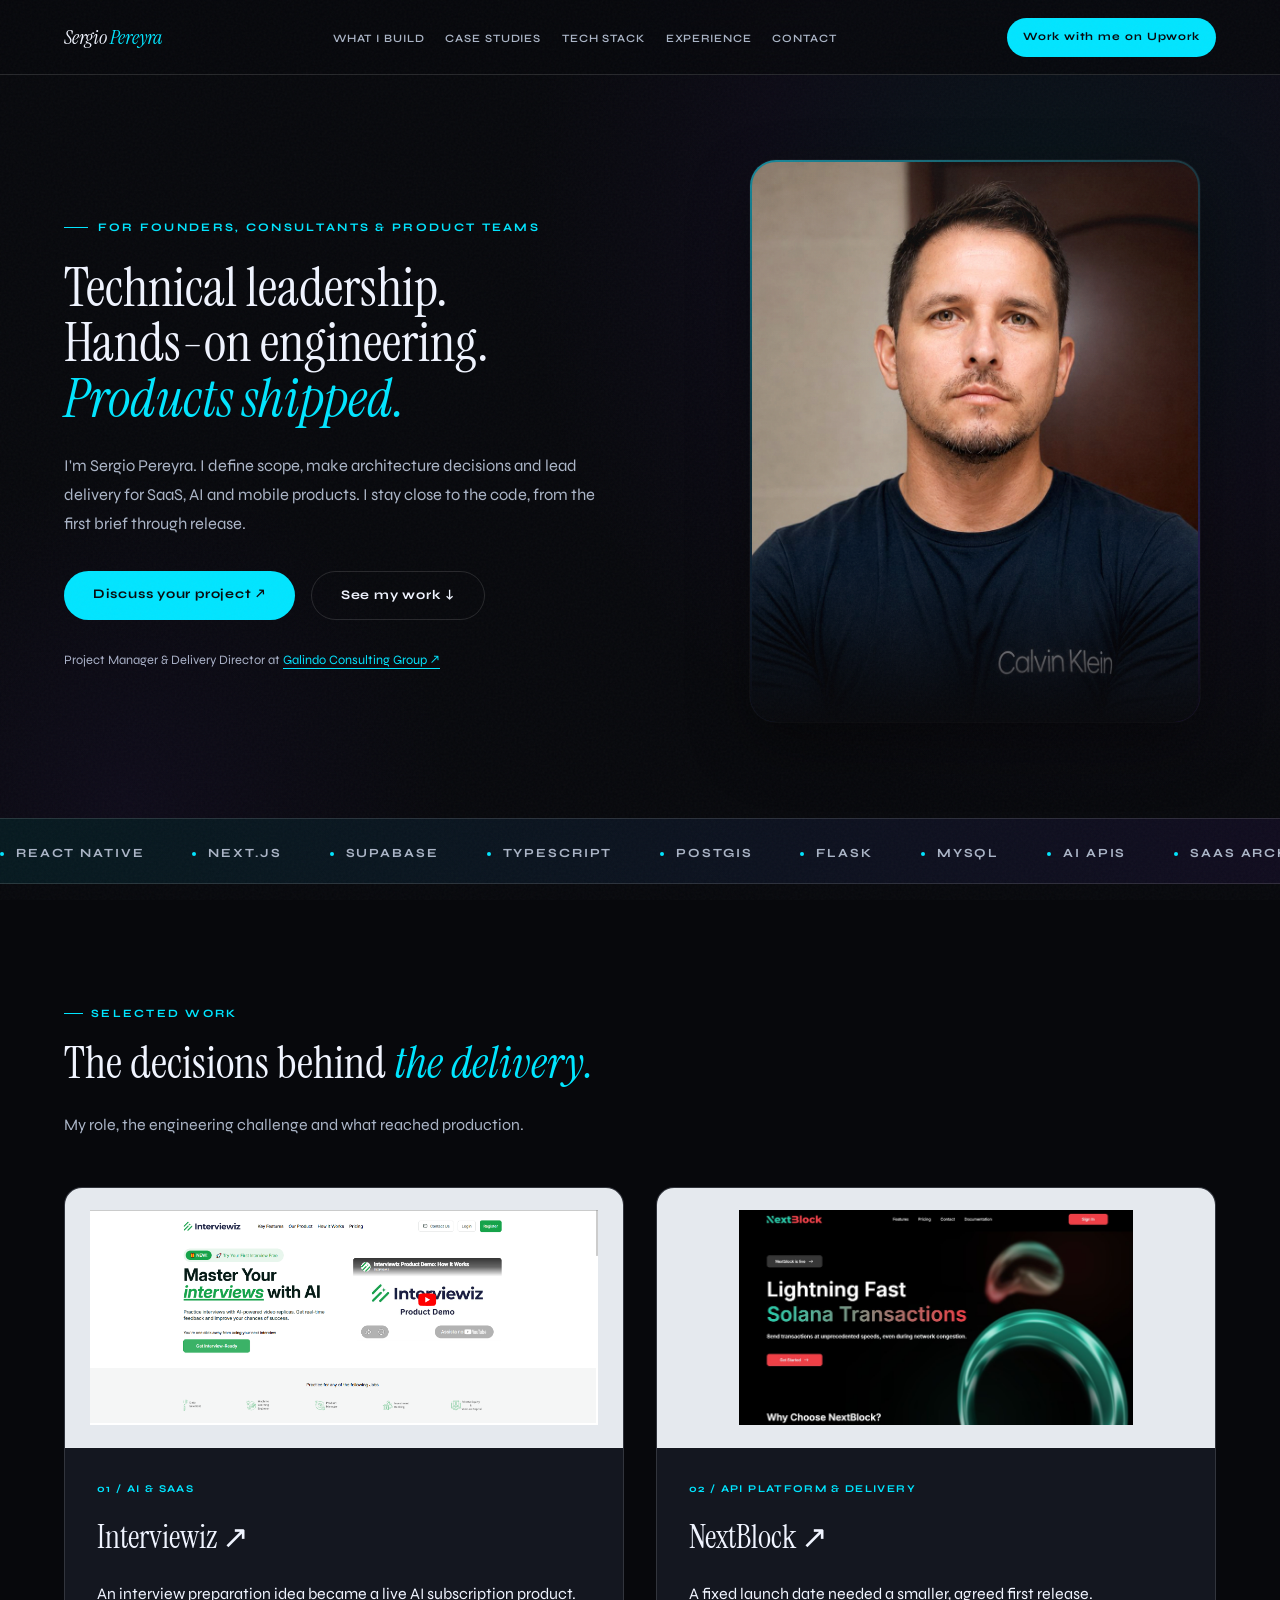
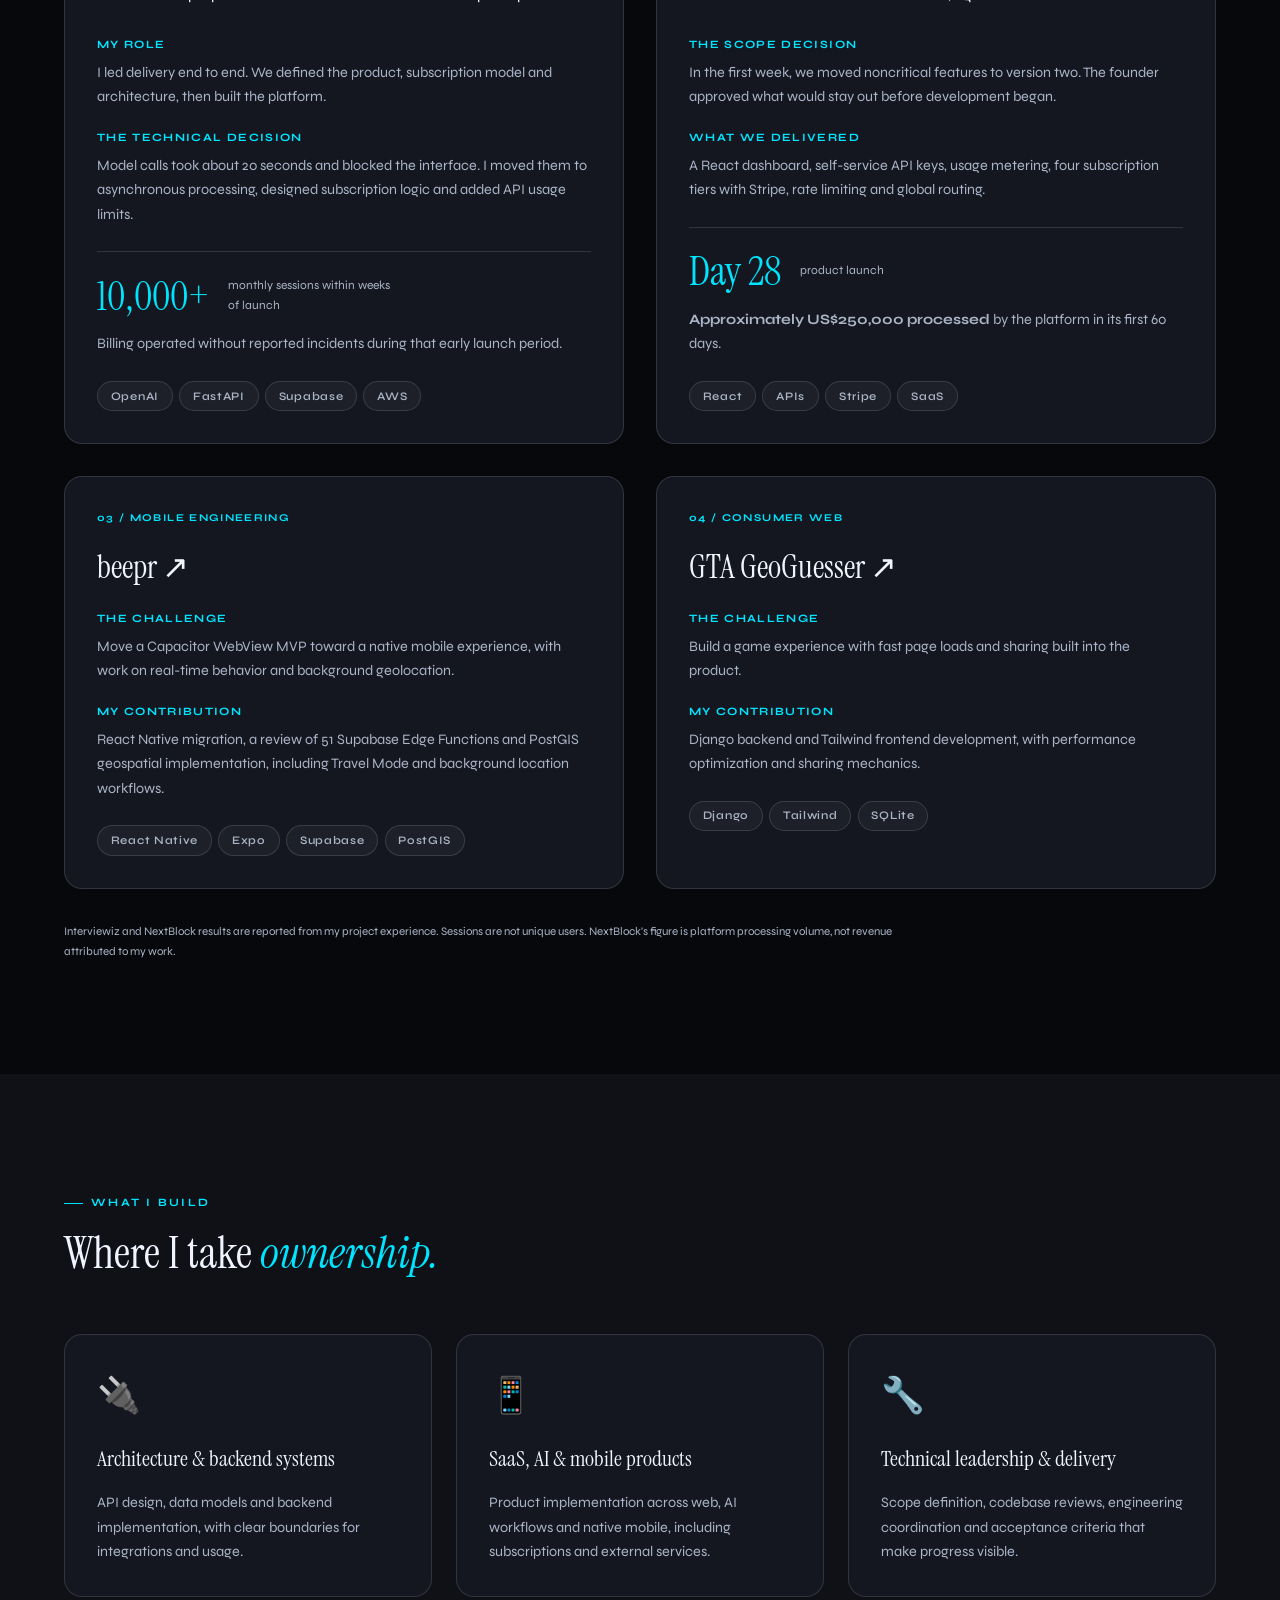
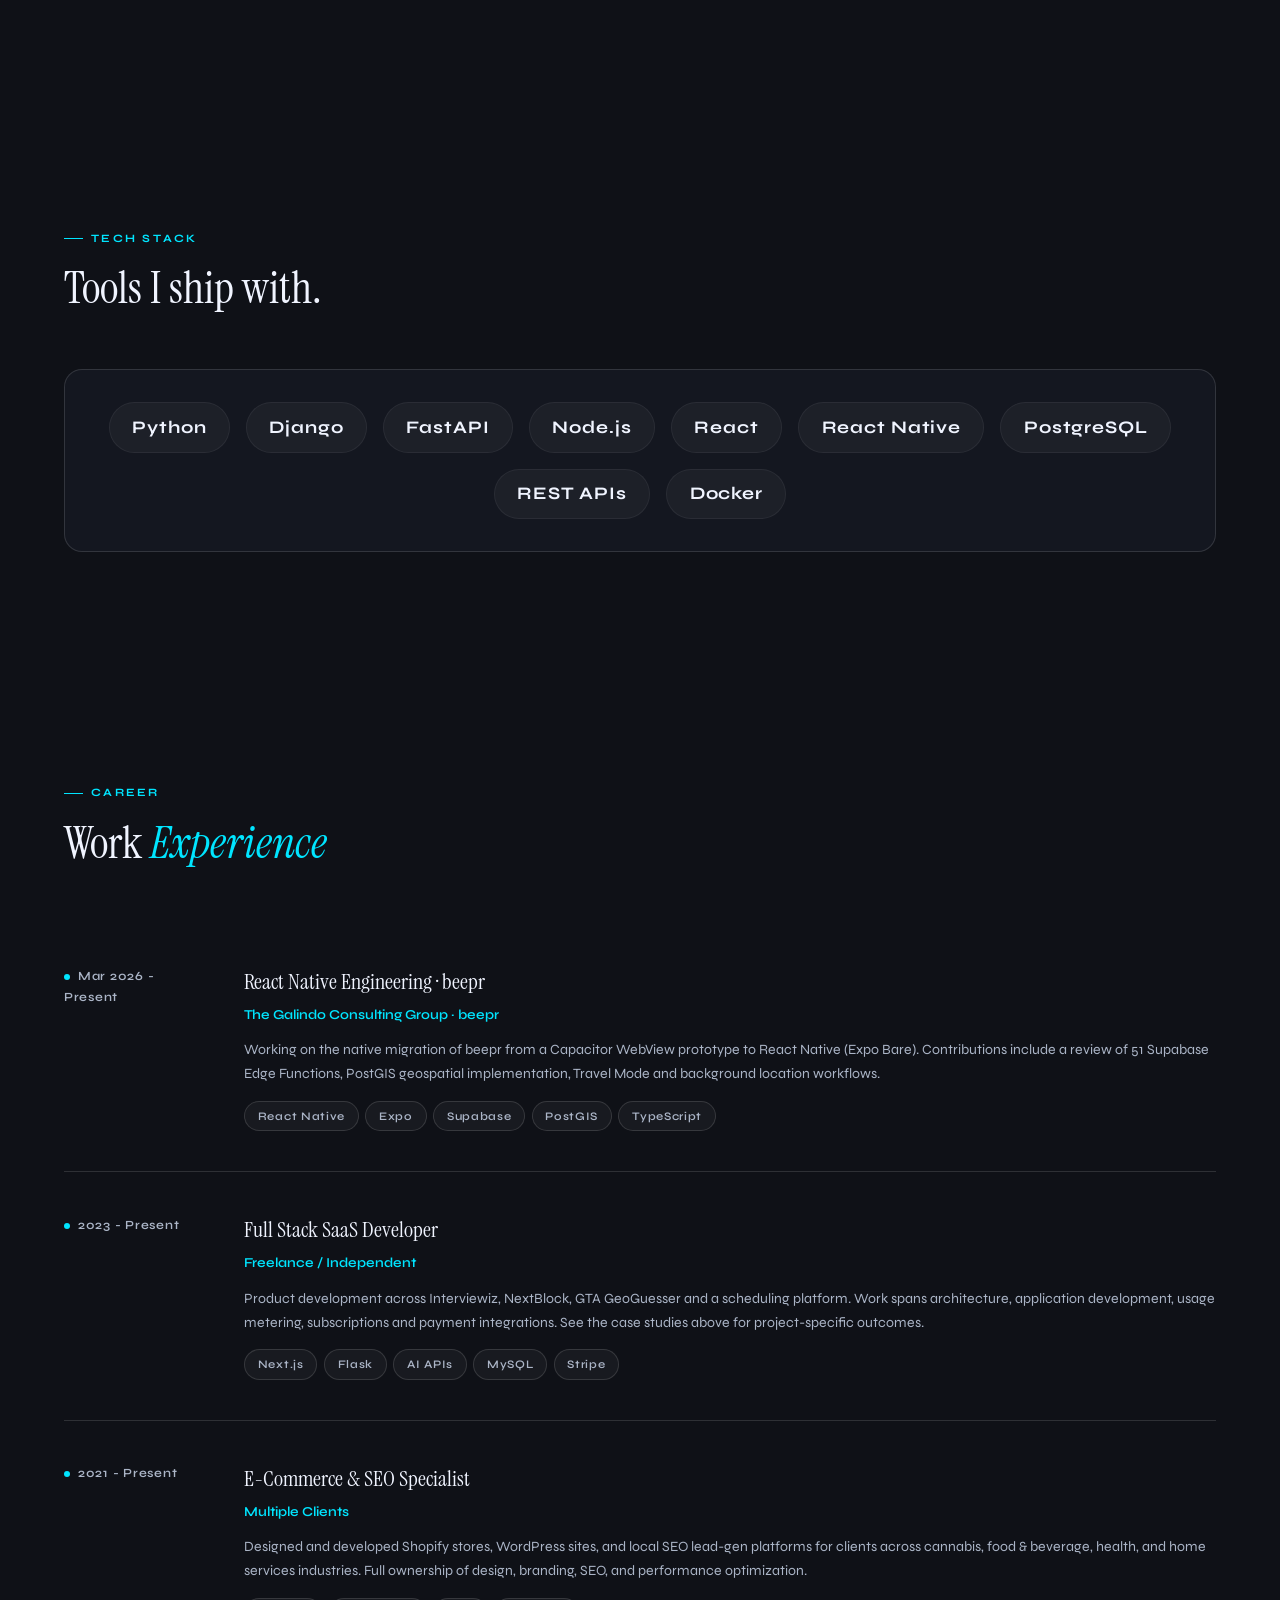
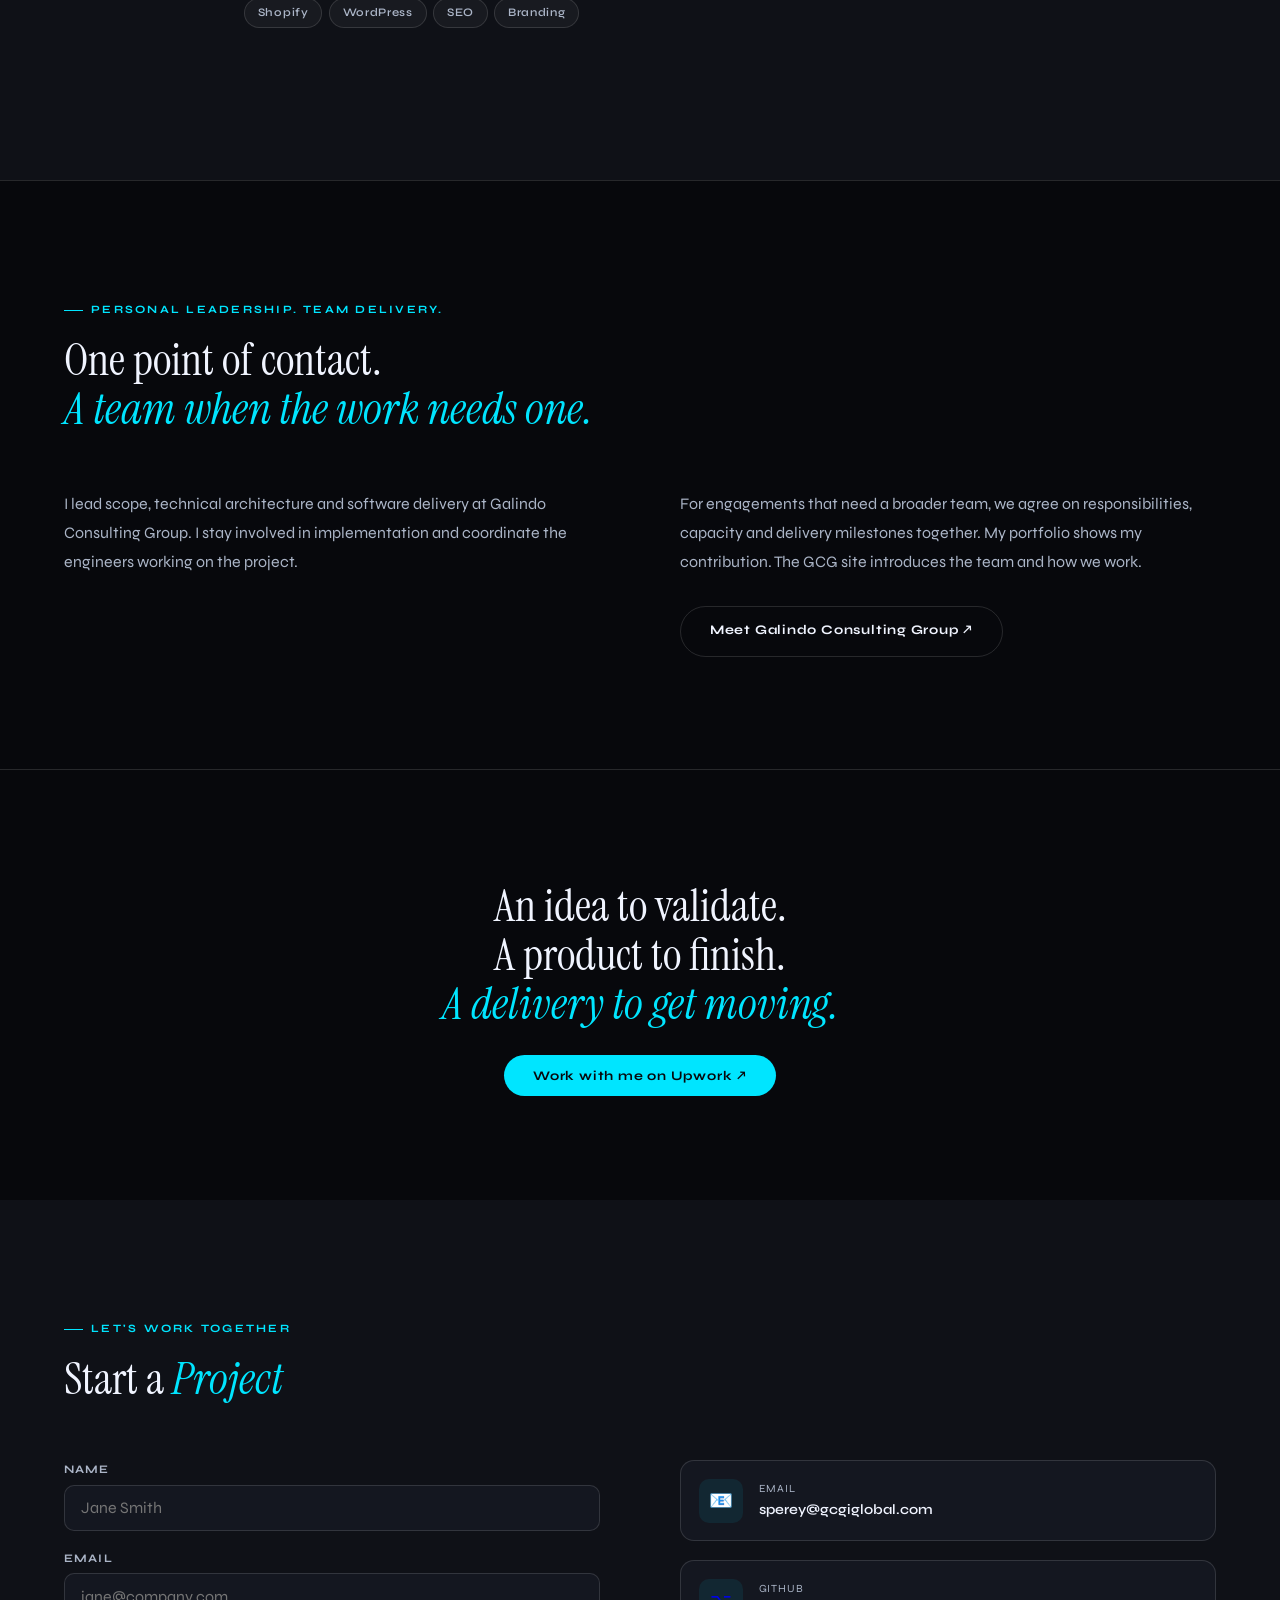
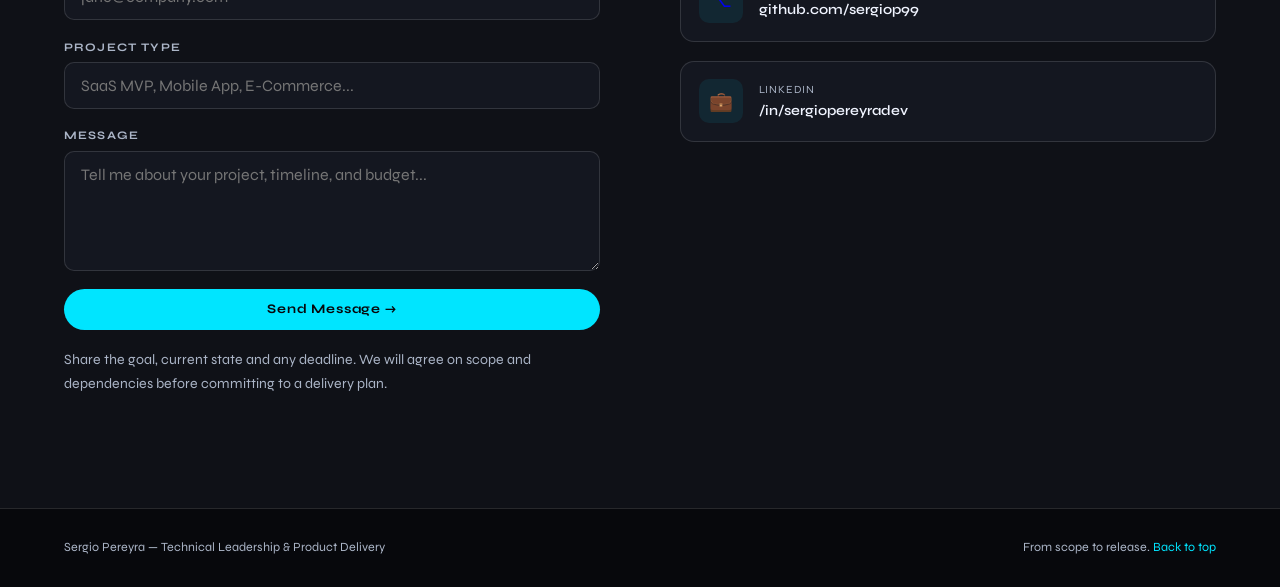
==== index.html @ 9c8af656 "Refocus portfolio on technical leadership and verified product delivery" ====
<!DOCTYPE html>
<html lang="en">
<head>
<meta charset="UTF-8"/>
<meta name="viewport" content="width=device-width,initial-scale=1.0"/>
<title>Sergio Pereyra — Technical Leadership & Product Delivery</title>
<meta name="description" content="Technical leadership and hands-on engineering for SaaS, AI and mobile products. Sergio Pereyra leads scope, architecture and delivery at Galindo Consulting Group.">
<link rel="canonical" href="https://sergiopereyra-dev.vercel.app/">
<meta property="og:title" content="Sergio Pereyra — Technical Leadership & Product Delivery">
<meta property="og:description" content="SaaS, AI and mobile products. Clear scope, hands-on engineering and accountable delivery.">
<meta property="og:type" content="website">
<meta property="og:url" content="https://sergiopereyra-dev.vercel.app/">
<link rel="preconnect" href="https://fonts.googleapis.com">
<link href="https://fonts.googleapis.com/css2?family=Instrument+Serif:ital@0;1&family=Syne:wght@400;500;600;700;800&display=swap" rel="stylesheet">
<link rel="stylesheet" href="./styles.css">
</head>
<body>
<a class="skip-link" href="#home">Skip to content</a>

<nav>
  <a class="nav-logo" href="#home">Sergio <span>Pereyra</span></a>
  <button type="button" class="menu-toggle" aria-expanded="false" aria-controls="nav-links">Menu</button>
  <ul class="nav-links" id="nav-links">
    <li><a href="#services">What I Build</a></li>
    <li><a href="#case-studies">Case Studies</a></li>
    <li><a href="#tech">Tech Stack</a></li>
    <li><a href="#experience">Experience</a></li>
    <li><a href="#contact">Contact</a></li>
  </ul>
  <a href="https://www.upwork.com/freelancers/~01c3d3c26484fa3d2a?referrer_url_path=%2Ftalent%2F" target="_blank" rel="noreferrer" class="nav-cta">Work with me on Upwork</a>
</nav>

<section class="hero" id="home">
  <div class="hero-glow"></div>
  <div class="hero-glow2"></div>

  <div class="hero-text">
    <div class="hero-eyebrow">For founders, consultants & product teams</div>
    <h1>Technical leadership.<br>Hands-on engineering.<br><em>Products shipped.</em></h1>
    <p class="hero-sub">I'm Sergio Pereyra. I define scope, make architecture decisions and lead delivery for SaaS, AI and mobile products. I stay close to the code, from the first brief through release.</p>
    <div class="hero-actions">
      <a href="#contact" class="btn btn-cyan">Discuss your project ↗</a>
      <a href="#case-studies" class="btn btn-ghost">See my work ↓</a>
    </div>
    <p class="hero-affiliation">Project Manager & Delivery Director at <a href="https://galindo-consulting.vercel.app/" target="_blank" rel="noopener noreferrer">Galindo Consulting Group ↗</a></p>
  </div>

  <div class="hero-visual">
    <div class="photo-frame">
      <img src="./sergio.jpeg" alt="Sergio Pereyra" width="620" height="775" fetchpriority="high">
      <div class="photo-overlay"></div>
    </div>
  </div>
</section>

<div class="marquee-wrap">
  <div class="marquee-track">
    <div class="marquee-item"><span class="marquee-dot"></span>React Native</div>
    <div class="marquee-item"><span class="marquee-dot"></span>Next.js</div>
    <div class="marquee-item"><span class="marquee-dot"></span>Supabase</div>
    <div class="marquee-item"><span class="marquee-dot"></span>TypeScript</div>
    <div class="marquee-item"><span class="marquee-dot"></span>PostGIS</div>
    <div class="marquee-item"><span class="marquee-dot"></span>Flask</div>
    <div class="marquee-item"><span class="marquee-dot"></span>MySQL</div>
    <div class="marquee-item"><span class="marquee-dot"></span>AI APIs</div>
    <div class="marquee-item"><span class="marquee-dot"></span>SaaS Architecture</div>
    <div class="marquee-item"><span class="marquee-dot"></span>Shopify</div>
    <div class="marquee-item"><span class="marquee-dot"></span>Tailwind CSS</div>
    <div class="marquee-item"><span class="marquee-dot"></span>PostgreSQL</div>
    <div class="marquee-item"><span class="marquee-dot"></span>React Native</div>
    <div class="marquee-item"><span class="marquee-dot"></span>Next.js</div>
    <div class="marquee-item"><span class="marquee-dot"></span>Supabase</div>
    <div class="marquee-item"><span class="marquee-dot"></span>TypeScript</div>
    <div class="marquee-item"><span class="marquee-dot"></span>PostGIS</div>
    <div class="marquee-item"><span class="marquee-dot"></span>Flask</div>
    <div class="marquee-item"><span class="marquee-dot"></span>MySQL</div>
    <div class="marquee-item"><span class="marquee-dot"></span>AI APIs</div>
    <div class="marquee-item"><span class="marquee-dot"></span>SaaS Architecture</div>
    <div class="marquee-item"><span class="marquee-dot"></span>Shopify</div>
    <div class="marquee-item"><span class="marquee-dot"></span>Tailwind CSS</div>
    <div class="marquee-item"><span class="marquee-dot"></span>PostgreSQL</div>
  </div>
</div>

<section class="case-studies-section" id="case-studies">
  <div class="section-tag">Selected Work</div>
  <h2>The decisions behind <em>the delivery.</em></h2>
  <p class="section-intro">My role, the engineering challenge and what reached production.</p>
  <div class="case-studies-grid">
    <article class="case-card featured-case">
      <img class="case-image" src="./interviewiz.png" alt="Interviewiz AI interview preparation platform" loading="lazy" width="1000" height="650">
      <div class="case-content">
        <p class="case-kicker">01 / AI & SAAS</p>
        <h3 class="case-title"><a href="https://interviewiz.com/" target="_blank" rel="noopener noreferrer">Interviewiz ↗</a></h3>
        <p class="case-lead">An interview preparation idea became a live AI subscription product.</p>
        <div class="case-block"><div class="case-label">My role</div><p class="case-text">I led delivery end to end. We defined the product, subscription model and architecture, then built the platform.</p></div>
        <div class="case-block"><div class="case-label">The technical decision</div><p class="case-text">Model calls took about 20 seconds and blocked the interface. I moved them to asynchronous processing, designed subscription logic and added API usage limits.</p></div>
        <div class="case-outcome"><strong>10,000+</strong><span>monthly sessions within weeks of launch</span></div>
        <p class="case-text">Billing operated without reported incidents during that early launch period.</p>
        <div class="case-stack"><span class="pill">OpenAI</span><span class="pill">FastAPI</span><span class="pill">Supabase</span><span class="pill">AWS</span></div>
      </div>
    </article>
    <article class="case-card featured-case">
      <img class="case-image" src="./nextblock.jpeg" alt="NextBlock blockchain API platform" loading="lazy" width="1000" height="650">
      <div class="case-content">
        <p class="case-kicker">02 / API PLATFORM & DELIVERY</p>
        <h3 class="case-title"><a href="https://nextblock.io/" target="_blank" rel="noopener noreferrer">NextBlock ↗</a></h3>
        <p class="case-lead">A fixed launch date needed a smaller, agreed first release.</p>
        <div class="case-block"><div class="case-label">The scope decision</div><p class="case-text">In the first week, we moved noncritical features to version two. The founder approved what would stay out before development began.</p></div>
        <div class="case-block"><div class="case-label">What we delivered</div><p class="case-text">A React dashboard, self-service API keys, usage metering, four subscription tiers with Stripe, rate limiting and global routing.</p></div>
        <div class="case-outcome"><strong>Day 28</strong><span>product launch</span></div>
        <p class="case-text"><strong>Approximately US$250,000 processed</strong> by the platform in its first 60 days.</p>
        <div class="case-stack"><span class="pill">React</span><span class="pill">APIs</span><span class="pill">Stripe</span><span class="pill">SaaS</span></div>
      </div>
    </article>
    <article class="case-card secondary-case">
      <p class="case-kicker">03 / MOBILE ENGINEERING</p>
      <h3 class="case-title"><a href="https://apps.apple.com/us/app/beepr-your-cannabis-your-way/id6749667346" target="_blank" rel="noopener noreferrer">beepr ↗</a></h3>
      <div class="case-block"><div class="case-label">The challenge</div><p class="case-text">Move a Capacitor WebView MVP toward a native mobile experience, with work on real-time behavior and background geolocation.</p></div>
      <div class="case-block"><div class="case-label">My contribution</div><p class="case-text">React Native migration, a review of 51 Supabase Edge Functions and PostGIS geospatial implementation, including Travel Mode and background location workflows.</p></div>
      <div class="case-stack"><span class="pill">React Native</span><span class="pill">Expo</span><span class="pill">Supabase</span><span class="pill">PostGIS</span></div>
    </article>
    <article class="case-card secondary-case">
      <p class="case-kicker">04 / CONSUMER WEB</p>
      <h3 class="case-title"><a href="https://gta-geoguesser.com/" target="_blank" rel="noopener noreferrer">GTA GeoGuesser ↗</a></h3>
      <div class="case-block"><div class="case-label">The challenge</div><p class="case-text">Build a game experience with fast page loads and sharing built into the product.</p></div>
      <div class="case-block"><div class="case-label">My contribution</div><p class="case-text">Django backend and Tailwind frontend development, with performance optimization and sharing mechanics.</p></div>
      <div class="case-stack"><span class="pill">Django</span><span class="pill">Tailwind</span><span class="pill">SQLite</span></div>
    </article>
  </div>
  <p class="case-note">Interviewiz and NextBlock results are reported from my project experience. Sessions are not unique users. NextBlock's figure is platform processing volume, not revenue attributed to my work.</p>
</section>

<section class="services-section reveal" id="services">
  <div class="section-tag">What I Build</div>
  <h2>Where I take <em>ownership.</em></h2>
  <div class="services-grid">
    <div class="service-card">
      <div class="service-icon">🔌</div>
      <div class="service-title">Architecture & backend systems</div>
      <div class="service-desc">API design, data models and backend implementation, with clear boundaries for integrations and usage.</div>
    </div>
    <div class="service-card">
      <div class="service-icon">📱</div>
      <div class="service-title">SaaS, AI & mobile products</div>
      <div class="service-desc">Product implementation across web, AI workflows and native mobile, including subscriptions and external services.</div>
    </div>
    <div class="service-card">
      <div class="service-icon">🔧</div>
      <div class="service-title">Technical leadership & delivery</div>
      <div class="service-desc">Scope definition, codebase reviews, engineering coordination and acceptance criteria that make progress visible.</div>
    </div>
  </div>
</section>

<section class="tech-section reveal" id="tech">
  <div class="section-tag">Tech Stack</div>
  <h2>Tools I ship with.</h2>
  <div class="tech-row">
    <span class="tech-item">Python</span>
    <span class="tech-item">Django</span>
    <span class="tech-item">FastAPI</span>
    <span class="tech-item">Node.js</span>
    <span class="tech-item">React</span>
    <span class="tech-item">React Native</span>
    <span class="tech-item">PostgreSQL</span>
    <span class="tech-item">REST APIs</span>
    <span class="tech-item">Docker</span>
  </div>
</section>

<section class="exp-section reveal" id="experience">
  <div class="section-tag">Career</div>
  <h2>Work <em>Experience</em></h2>
  <div class="exp-grid">
    <div class="exp-item">
      <div class="exp-date"><span class="exp-dot"></span>Mar 2026 - Present</div>
      <div>
        <div class="exp-role">React Native Engineering · beepr</div>
        <div class="exp-company">The Galindo Consulting Group · beepr</div>
        <div class="exp-desc">Working on the native migration of beepr from a Capacitor WebView prototype to React Native (Expo Bare). Contributions include a review of 51 Supabase Edge Functions, PostGIS geospatial implementation, Travel Mode and background location workflows.</div>
        <div class="exp-tags"><span class="pill">React Native</span><span class="pill">Expo</span><span class="pill">Supabase</span><span class="pill">PostGIS</span><span class="pill">TypeScript</span></div>
      </div>
    </div>
    <div class="exp-item">
      <div class="exp-date"><span class="exp-dot"></span>2023 - Present</div>
      <div>
        <div class="exp-role">Full Stack SaaS Developer</div>
        <div class="exp-company">Freelance / Independent</div>
        <div class="exp-desc">Product development across Interviewiz, NextBlock, GTA GeoGuesser and a scheduling platform. Work spans architecture, application development, usage metering, subscriptions and payment integrations. See the case studies above for project-specific outcomes.</div>
        <div class="exp-tags"><span class="pill">Next.js</span><span class="pill">Flask</span><span class="pill">AI APIs</span><span class="pill">MySQL</span><span class="pill">Stripe</span></div>
      </div>
    </div>
    <div class="exp-item">
      <div class="exp-date"><span class="exp-dot"></span>2021 - Present</div>
      <div>
        <div class="exp-role">E-Commerce & SEO Specialist</div>
        <div class="exp-company">Multiple Clients</div>
        <div class="exp-desc">Designed and developed Shopify stores, WordPress sites, and local SEO lead-gen platforms for clients across cannabis, food & beverage, health, and home services industries. Full ownership of design, branding, SEO, and performance optimization.</div>
        <div class="exp-tags"><span class="pill">Shopify</span><span class="pill">WordPress</span><span class="pill">SEO</span><span class="pill">Branding</span></div>
      </div>
    </div>
  </div>
</section>

<section class="gcg-section" id="gcg">
  <div class="section-tag">Personal leadership. Team delivery.</div>
  <h2>One point of contact.<br><em>A team when the work needs one.</em></h2>
  <div class="gcg-grid"><p>I lead scope, technical architecture and software delivery at Galindo Consulting Group. I stay involved in implementation and coordinate the engineers working on the project.</p><div><p>For engagements that need a broader team, we agree on responsibilities, capacity and delivery milestones together. My portfolio shows my contribution. The GCG site introduces the team and how we work.</p><a class="btn btn-ghost" href="https://galindo-consulting.vercel.app/" target="_blank" rel="noopener noreferrer">Meet Galindo Consulting Group ↗</a></div></div>
</section>

<section class="cta-final reveal" id="cta-final">
  <h2>An idea to validate.<br>A product to finish.<br><em>A delivery to get moving.</em></h2>
  <a href="https://www.upwork.com/freelancers/~01c3d3c26484fa3d2a?referrer_url_path=%2Ftalent%2F" target="_blank" rel="noreferrer" class="btn btn-cyan">Work with me on Upwork ↗</a>
</section>

<section class="contact-section reveal" id="contact">
  <div class="section-tag">Let's Work Together</div>
  <h2>Start a <em>Project</em></h2>
  <div class="contact-grid">
    <form class="contact-form">
      <div class="f-group">
        <label for="name">Name</label>
        <input id="name" name="name" type="text" autocomplete="name" maxlength="100" required placeholder="Jane Smith">
      </div>
      <div class="f-group">
        <label for="email">Email</label>
        <input id="email" name="email" type="email" autocomplete="email" maxlength="254" required placeholder="jane@company.com">
      </div>
      <div class="f-group">
        <label for="project-type">Project Type</label>
        <input id="project-type" name="project-type" type="text" placeholder="SaaS MVP, Mobile App, E-Commerce...">
      </div>
      <div class="f-group">
        <label for="message">Message</label>
        <textarea id="message" name="message" maxlength="5000" required placeholder="Tell me about your project, timeline, and budget..."></textarea>
      </div>
      <button class="btn btn-cyan" type="submit">Send Message →</button>
      <p id="form-status" role="status" aria-live="polite"></p>
      <p class="exp-desc">Share the goal, current state and any deadline. We will agree on scope and dependencies before committing to a delivery plan.</p>
    </form>
    <div class="contact-info">
      <a class="c-item" href="mailto:sperey@gcgiglobal.com">
        <span class="c-icon">📧</span>
        <span><span class="c-label">Email</span><span class="c-val">sperey@gcgiglobal.com</span></span>
      </a>
      <a class="c-item" href="https://github.com/sergiop99" target="_blank" rel="noreferrer">
        <span class="c-icon">⌥</span>
        <span><span class="c-label">GitHub</span><span class="c-val">github.com/sergiop99</span></span>
      </a>
      <a class="c-item" href="https://www.linkedin.com/in/sergiopereyradev/" target="_blank" rel="noreferrer">
        <span class="c-icon">💼</span>
        <span><span class="c-label">LinkedIn</span><span class="c-val">/in/sergiopereyradev</span></span>
      </a>
    </div>
  </div>
</section>

<footer>
  <span>Sergio Pereyra — Technical Leadership & Product Delivery</span>
  <span>From scope to release. <a href="#home">Back to top</a></span>
</footer>

<script>
const menu = document.querySelector('.menu-toggle');
const navLinks = document.querySelector('.nav-links');
function closeMenu(){menu.setAttribute('aria-expanded','false');navLinks.classList.remove('open');}
menu.addEventListener('click',()=>{const open=menu.getAttribute('aria-expanded')==='true';menu.setAttribute('aria-expanded',String(!open));navLinks.classList.toggle('open',!open);});
navLinks.querySelectorAll('a').forEach(link=>link.addEventListener('click',closeMenu));
document.addEventListener('keydown',event=>{if(event.key==='Escape'){closeMenu();}});

const contactForm = document.querySelector('.contact-form');
contactForm?.addEventListener('submit', async (event) => {
  event.preventDefault();

  if(!contactForm.reportValidity()) return;
  const status=document.getElementById('form-status');
  status.textContent='Sending your message…';
  const formData = {
    name: contactForm.querySelector('#name').value,
    email: contactForm.querySelector('#email').value,
    project_type: contactForm.querySelector('#project-type').value,
    message: contactForm.querySelector('#message').value
  };

  const submitBtn = contactForm.querySelector('button[type="submit"]');
  const originalText = submitBtn.textContent;
  submitBtn.textContent = 'Sending...';
  submitBtn.disabled = true;

  try {
    const API_URL = ['localhost','127.0.0.1'].includes(window.location.hostname)
      ? 'http://localhost:8000/api/contact'
      : 'https://portifolio-sergio-backend.onrender.com/api/contact';

    const response = await fetch(API_URL, {
      method: 'POST',
      headers: {
        'Content-Type': 'application/json'
      },
      body: JSON.stringify(formData),
      signal: AbortSignal.timeout(20000)
    });

    const result = await response.json();

    if (response.ok) {
      status.textContent='Message sent. Thank you for getting in touch.';
      contactForm.reset();
    } else {
      status.textContent='The message could not be sent. Please email sperey@gcgiglobal.com directly.';
    }
  } catch (error) {
    console.error('Error:', error);
    status.textContent='The contact service is unavailable. Please email sperey@gcgiglobal.com directly.';
  } finally {
    submitBtn.textContent = originalText;
    submitBtn.disabled = false;
  }
});
</script>
</body>
</html>
---- styles.css ----
:root{
  --bg:#07080c;
  --surface:#0f1117;
  --card:#141720;
  --border:rgba(255,255,255,0.06);
  --accent:#00e5ff;
  --accent2:#7c3aed;
  --gold:#f59e0b;
  --white:#f0f4ff;
  --muted:#6b7280;
  --radius:18px;
  --font-display:'Instrument Serif',serif;
  --font-body:'Syne',sans-serif;
}
*,*::before,*::after{box-sizing:border-box;margin:0;padding:0}
html{scroll-behavior:smooth}
body{
  background:var(--bg);
  color:var(--white);
  font-family:var(--font-body);
  font-weight:400;
  line-height:1.65;
  overflow-x:hidden;
}

/* GRAIN */
body::after{
  content:'';
  position:fixed;inset:0;
  background-image:url("data:image/svg+xml,%3Csvg viewBox='0 0 512 512' xmlns='http://www.w3.org/2000/svg'%3E%3Cfilter id='n'%3E%3CfeTurbulence type='fractalNoise' baseFrequency='0.75' numOctaves='4' stitchTiles='stitch'/%3E%3C/filter%3E%3Crect width='100%25' height='100%25' filter='url(%23n)' opacity='0.035'/%3E%3C/svg%3E");
  pointer-events:none;z-index:9999;
}

/* CURSOR DOT */
.cursor{
  position:fixed;width:8px;height:8px;
  background:var(--accent);border-radius:50%;
  pointer-events:none;z-index:9998;
  transition:transform 0.1s;
  mix-blend-mode:screen;
}

/* NAV */
nav{
  position:fixed;top:0;left:0;right:0;z-index:100;
  display:flex;justify-content:space-between;align-items:center;
  padding:1.1rem 5vw;
  background:rgba(7,8,12,0.8);
  backdrop-filter:blur(20px);
  border-bottom:1px solid var(--border);
}
.nav-logo{
  font-family:var(--font-display);
  font-size:1.25rem;font-style:italic;
  color:var(--white);text-decoration:none;
  letter-spacing:-0.01em;
}
.nav-logo span{color:var(--accent);}
.nav-links{display:flex;gap:2rem;list-style:none;}
.nav-links a{
  color:var(--muted);text-decoration:none;
  font-size:0.78rem;letter-spacing:0.12em;text-transform:uppercase;
  transition:color 0.2s;font-weight:600;
}
.nav-links a:hover{color:var(--accent);}
.nav-cta{
  padding:0.55rem 1.4rem;border-radius:100px;
  background:var(--accent);color:var(--bg);
  font-size:0.78rem;font-weight:700;letter-spacing:0.08em;
  text-decoration:none;font-family:var(--font-body);
  transition:all 0.2s;
}
.nav-cta:hover{background:#33ecff;transform:translateY(-1px);}

/* HERO */
.hero{
  min-height:100vh;
  display:grid;grid-template-columns:1.1fr 0.9fr;
  align-items:center;gap:4rem;
  padding:7rem 5vw 4rem;
  position:relative;overflow:hidden;
}
.hero-glow{
  position:absolute;top:-20%;right:-10%;
  width:70vw;height:120%;
  background:radial-gradient(ellipse at 60% 40%, rgba(0,229,255,0.05) 0%, rgba(124,58,237,0.04) 40%, transparent 70%);
  pointer-events:none;
}
.hero-glow2{
  position:absolute;bottom:-30%;left:-10%;
  width:50vw;height:80%;
  background:radial-gradient(ellipse at 40% 60%, rgba(124,58,237,0.06) 0%, transparent 60%);
  pointer-events:none;
}
.hero-eyebrow{
  display:inline-flex;align-items:center;gap:0.6rem;
  font-size:0.72rem;font-weight:700;letter-spacing:0.2em;text-transform:uppercase;
  color:var(--accent);margin-bottom:1.5rem;
  opacity:0;animation:slideUp 0.7s 0.1s forwards;
}
.hero-eyebrow::before{content:'';width:1.5rem;height:1px;background:var(--accent);}
h1{
  font-family:var(--font-display);
  font-size:clamp(3rem,5.5vw,5.5rem);
  font-weight:400;line-height:1.0;
  color:var(--white);
  margin-bottom:1.5rem;
  opacity:0;animation:slideUp 0.7s 0.2s forwards;
}
h1 em{font-style:italic;color:var(--accent);}
.hero-sub{
  font-size:1rem;color:var(--muted);
  max-width:460px;margin-bottom:2.5rem;
  opacity:0;animation:slideUp 0.7s 0.35s forwards;
  line-height:1.75;
}
.hero-actions{
  display:flex;gap:1rem;flex-wrap:wrap;
  opacity:0;animation:slideUp 0.7s 0.5s forwards;
}
.btn{
  padding:0.8rem 1.8rem;border-radius:100px;
  font-size:0.82rem;font-weight:700;letter-spacing:0.06em;
  text-decoration:none;cursor:pointer;border:none;
  font-family:var(--font-body);transition:all 0.25s;
}
.btn-cyan{background:var(--accent);color:var(--bg);}
.btn-cyan:hover{background:#33ecff;transform:translateY(-2px);box-shadow:0 8px 28px rgba(0,229,255,0.25);}
.btn-ghost{background:transparent;color:var(--white);border:1px solid var(--border);}
.btn-ghost:hover{border-color:var(--accent);color:var(--accent);transform:translateY(-2px);}
.hero-links{
  display:flex;gap:1rem;margin-top:2rem;
  opacity:0;animation:slideUp 0.7s 0.65s forwards;
}
.hero-link{
  display:flex;align-items:center;gap:0.4rem;
  color:var(--muted);text-decoration:none;font-size:0.78rem;
  transition:color 0.2s;font-weight:600;
}
.hero-link:hover{color:var(--accent);}

/* PHOTO SIDE */
.hero-visual{
  position:relative;
  opacity:0;animation:fadeIn 1s 0.4s forwards;
}
.photo-frame{
  position:relative;
  width:min(100%,620px);
  margin-inline:auto;
  padding:2px;
  overflow:hidden;
  background:linear-gradient(145deg,rgba(0,229,255,0.55),rgba(0,229,255,0.12) 36%,rgba(124,58,237,0.3));
  border-radius:38px;
  box-shadow:0 24px 60px rgba(0,0,0,0.45),0 0 0 1px rgba(255,255,255,0.04);
}
.photo-frame::before{
  content:'';position:absolute;inset:0;
  background:linear-gradient(180deg,rgba(255,255,255,0.07),rgba(255,255,255,0) 40%);
  z-index:2;pointer-events:none;
}
.photo-frame img{
  width:100%;
  aspect-ratio:4 / 5;
  object-fit:cover;object-position:center 12%;
  display:block;filter:contrast(1.05);
  border-radius:36px;
}
.photo-overlay{
  position:absolute;bottom:0;left:0;right:0;
  height:30%;
  background:linear-gradient(to top, var(--bg), transparent);
  z-index:3;
}
.float-card{
  position:absolute;
  background:var(--card);
  border:1px solid var(--border);
  border-radius:14px;
  padding:1rem 1.2rem;
  backdrop-filter:blur(10px);
  z-index:10;
}
.float-card-1{bottom:3rem;left:-2rem;}
.float-card-2{top:2.5rem;right:-1.5rem;}
.fc-label{font-size:0.68rem;color:var(--muted);letter-spacing:0.08em;text-transform:uppercase;margin-bottom:0.3rem;}
.fc-value{font-size:1.2rem;font-weight:800;color:var(--accent);}
.fc-sub{font-size:0.72rem;color:var(--muted);}

/* MARQUEE STRIP */
.marquee-wrap{
  padding:1.2rem 0;
  background:linear-gradient(90deg,rgba(0,229,255,0.08),rgba(124,58,237,0.08));
  border-top:1px solid var(--border);border-bottom:1px solid var(--border);
  overflow:hidden;white-space:nowrap;
}
.marquee-track{
  display:inline-flex;gap:3rem;
  animation:marquee 30s linear infinite;
}
.marquee-item{
  font-size:0.78rem;font-weight:700;letter-spacing:0.15em;text-transform:uppercase;
  color:var(--muted);display:flex;align-items:center;gap:0.75rem;
}
.marquee-dot{width:4px;height:4px;border-radius:50%;background:var(--accent);}
@keyframes marquee{from{transform:translateX(0)}to{transform:translateX(-50%)}}

/* SECTIONS */
section{padding:7rem 5vw;position:relative;}
.section-tag{
  font-size:0.7rem;font-weight:700;letter-spacing:0.2em;text-transform:uppercase;
  color:var(--accent);display:inline-flex;align-items:center;gap:0.5rem;
  margin-bottom:1rem;
}
.section-tag::before{content:'';width:1.2rem;height:1px;background:var(--accent);}
h2{
  font-family:var(--font-display);
  font-size:clamp(2rem,3.5vw,3.2rem);
  font-weight:400;color:var(--white);
  line-height:1.1;margin-bottom:3.5rem;
}
h2 em{font-style:italic;color:var(--accent);}

/* SERVICES SECTION */
.services-section{
  background:var(--surface);
}
.services-grid{
  display:grid;
  grid-template-columns:repeat(3,1fr);
  gap:1.5rem;
}
.service-card{
  background:var(--card);
  border:1px solid var(--border);
  border-radius:var(--radius);
  padding:2rem;
  transition:all 0.3s;
}
.service-card:hover{
  border-color:rgba(0,229,255,0.2);
  transform:translateY(-4px);
  box-shadow:0 16px 48px rgba(0,0,0,0.4);
}
.service-icon{
  font-size:2.2rem;
  margin-bottom:1rem;
}
.service-title{
  font-family:var(--font-display);
  font-size:1.4rem;
  color:var(--white);
  margin-bottom:0.8rem;
  font-weight:400;
}
.service-desc{
  font-size:0.9rem;
  color:var(--muted);
  line-height:1.7;
}

/* BEEPR PROJECT — FEATURED */
.featured{background:var(--surface);}
.beepr-wrap{
  display:grid;grid-template-columns:1fr 1fr;
  gap:5rem;align-items:center;
}
.beepr-screens{
  display:grid;grid-template-columns:1fr 1fr;
  gap:1rem;
}
.beepr-screen{
  border-radius:16px;overflow:hidden;
  border:1px solid var(--border);
  transition:transform 0.3s;
}
.beepr-screen:hover{transform:scale(1.03);}
.beepr-screen img{width:100%;display:block;height:220px;object-fit:cover;object-position:top center;}
.beepr-screen:first-child{
  grid-column:1/-1;
}
.beepr-screen:first-child img{height:280px;}
.featured-label{
  display:inline-flex;align-items:center;gap:0.5rem;
  background:rgba(0,229,255,0.08);border:1px solid rgba(0,229,255,0.2);
  color:var(--accent);font-size:0.72rem;font-weight:700;letter-spacing:0.12em;
  text-transform:uppercase;padding:0.3rem 0.9rem;border-radius:100px;
  margin-bottom:1.2rem;
}
.featured-meta{
  display:flex;
  flex-wrap:wrap;
  gap:0.5rem;
  margin-bottom:1rem;
}
.beepr-title{
  font-family:var(--font-display);font-size:2.8rem;
  color:var(--white);font-weight:400;line-height:1.05;
  margin-bottom:0.5rem;
}
.beepr-title em{font-style:italic;color:#ff2d78;}
.beepr-desc{color:var(--muted);font-size:0.95rem;margin-bottom:2rem;line-height:1.75;}
.metrics-row{
  display:grid;grid-template-columns:repeat(3,1fr);
  gap:1rem;margin-bottom:2rem;
}
.metric{
  background:var(--card);border:1px solid var(--border);
  border-radius:12px;padding:1rem;
  text-align:center;transition:border-color 0.2s;
}
.metric:hover{border-color:rgba(0,229,255,0.3);}
.metric-val{
  font-family:var(--font-display);font-size:1.8rem;
  color:var(--accent);font-weight:400;display:block;
}
.metric-lab{font-size:0.7rem;color:var(--muted);letter-spacing:0.06em;}
.contrib-list{display:flex;flex-direction:column;gap:0.6rem;margin-bottom:2rem;}
.contrib-item{
  display:flex;align-items:flex-start;gap:0.7rem;
  font-size:0.88rem;color:var(--muted);
}
.contrib-item::before{
  content:'\2192';color:var(--accent);flex-shrink:0;
  font-size:0.9rem;margin-top:0.05rem;
}
.stack-pills{display:flex;flex-wrap:wrap;gap:0.5rem;}
.pill{
  font-size:0.72rem;font-weight:600;letter-spacing:0.06em;
  padding:0.3rem 0.8rem;border-radius:100px;
  background:rgba(255,255,255,0.04);
  border:1px solid var(--border);color:var(--muted);
  transition:all 0.2s;
}
.pill:hover{border-color:var(--accent);color:var(--accent);}
.app-store-link{
  display:inline-flex;align-items:center;gap:0.5rem;
  background:#ff2d78;color:white;
  padding:0.6rem 1.2rem;border-radius:10px;
  text-decoration:none;font-size:0.8rem;font-weight:700;
  transition:all 0.2s;margin-top:1.5rem;
}
.app-store-link:hover{background:#ff5499;transform:translateY(-1px);}

/* PROJECTS GRID */
.projects-grid{
  display:grid;
  grid-template-columns:repeat(3,1fr);
  gap:1.2rem;
}
.proj-card{
  background:var(--card);
  border:1px solid var(--border);
  border-radius:var(--radius);
  padding:1.8rem;
  transition:all 0.3s;
  text-decoration:none;
  display:block;
  position:relative;
  overflow:hidden;
}
.proj-card::before{
  content:'';position:absolute;top:0;left:0;right:0;height:2px;
  background:linear-gradient(90deg,var(--accent),var(--accent2));
  transform:scaleX(0);transform-origin:left;
  transition:transform 0.3s;
}
.proj-card:hover::before{transform:scaleX(1);}
.proj-card:hover{border-color:rgba(0,229,255,0.15);transform:translateY(-4px);box-shadow:0 16px 48px rgba(0,0,0,0.4);}
.proj-card.highlight{border-color:rgba(245,158,11,0.2);}
.proj-card.highlight::before{background:linear-gradient(90deg,var(--gold),#fbbf24);}
.proj-emoji{font-size:1.6rem;margin-bottom:1rem;display:block;}
.proj-tag{
  font-size:0.67rem;font-weight:700;letter-spacing:0.12em;text-transform:uppercase;
  color:var(--accent);margin-bottom:0.6rem;
}
.proj-card.highlight .proj-tag{color:var(--gold);}
.proj-title{
  font-family:var(--font-display);font-size:1.2rem;
  color:var(--white);margin-bottom:0.5rem;font-weight:400;
}
.proj-desc{font-size:0.84rem;color:var(--muted);line-height:1.65;margin-bottom:1.2rem;}
.proj-outcome{
  font-size:0.78rem;font-weight:700;
  color:var(--gold);margin-bottom:1rem;
}
.proj-stack{display:flex;flex-wrap:wrap;gap:0.4rem;}
.proj-tech{
  font-size:0.68rem;letter-spacing:0.05em;
  padding:0.18rem 0.55rem;border-radius:100px;
  border:1px solid rgba(255,255,255,0.08);color:var(--muted);
}
.proj-link{
  display:inline-flex;align-items:center;gap:0.3rem;
  font-size:0.75rem;font-weight:600;color:var(--accent);
  text-decoration:none;margin-top:1rem;
  transition:gap 0.2s;
}
.proj-link:hover{gap:0.5rem;}

/* CASE STUDIES SECTION */
.case-studies-section{
  background:var(--bg);
}
.case-studies-grid{
  display:grid;
  grid-template-columns:repeat(3,1fr);
  gap:1.5rem;
}
.case-card{
  background:var(--card);
  border:1px solid var(--border);
  border-radius:var(--radius);
  padding:2rem;
  transition:all 0.3s;
}
.case-card:hover{
  border-color:rgba(0,229,255,0.2);
  transform:translateY(-4px);
  box-shadow:0 16px 48px rgba(0,0,0,0.4);
}
.case-emoji{
  font-size:2rem;
  margin-bottom:0.8rem;
}
.case-title{
  font-family:var(--font-display);
  font-size:1.5rem;
  color:var(--white);
  margin-bottom:1.5rem;
  font-weight:400;
}
.case-block{
  margin-bottom:1.2rem;
}
.case-label{
  font-size:0.7rem;
  font-weight:700;
  letter-spacing:0.12em;
  text-transform:uppercase;
  color:var(--accent);
  margin-bottom:0.4rem;
}
.case-text{
  font-size:0.9rem;
  color:var(--muted);
  line-height:1.7;
}
.case-result{
  color:var(--gold);
  font-weight:700;
}
.case-stack{
  display:flex;
  flex-wrap:wrap;
  gap:0.4rem;
  margin-top:1.5rem;
}
.case-metrics{
  display:grid;
  grid-template-columns:repeat(3,1fr);
  gap:0.8rem;
  margin:1.2rem 0 1.8rem;
}
.case-metric{
  background:rgba(255,255,255,0.03);
  border:1px solid rgba(255,255,255,0.05);
  border-radius:12px;
  padding:0.9rem 0.7rem;
  text-align:center;
}
.case-metric-val{
  font-family:var(--font-display);
  font-size:1.7rem;
  font-weight:400;
  color:var(--white);
  margin-bottom:0.2rem;
}
.case-metric-lab{
  font-size:0.72rem;
  color:var(--muted);
  letter-spacing:0.05em;
}

/* SHOPIFY / CLIENT WORK */
.clients-section{background:var(--surface);}
.clients-grid{
  display:grid;grid-template-columns:repeat(4,1fr);gap:1rem;
}
.client-card{
  background:var(--card);border:1px solid var(--border);
  border-radius:14px;padding:1.4rem;
  transition:all 0.25s;text-decoration:none;
}
.client-card:hover{border-color:rgba(0,229,255,0.2);transform:translateY(-3px);}
.client-icon{font-size:1.4rem;margin-bottom:0.7rem;display:block;}
.client-name{font-size:0.88rem;font-weight:700;color:var(--white);margin-bottom:0.25rem;}
.client-type{font-size:0.75rem;color:var(--muted);}

/* SKILLS */
.skills-section{
  background:var(--bg);
}
.skills-wrap{
  display:grid;grid-template-columns:1fr 1fr;gap:4rem;
}
.skill-group-title{
  font-size:0.75rem;font-weight:700;letter-spacing:0.15em;text-transform:uppercase;
  color:var(--muted);margin-bottom:1.2rem;
}
.skill-bars{display:flex;flex-direction:column;gap:1rem;}
.skill-row{display:flex;flex-direction:column;gap:0.4rem;}
.skill-top{display:flex;justify-content:space-between;align-items:center;}
.skill-name{font-size:0.85rem;font-weight:600;color:var(--white);}
.skill-pct{font-size:0.75rem;color:var(--accent);font-weight:700;}
.skill-track{
  height:3px;background:rgba(255,255,255,0.06);
  border-radius:100px;overflow:hidden;
}
.skill-fill{
  height:100%;background:linear-gradient(90deg,var(--accent),var(--accent2));
  border-radius:100px;width:0;
  transition:width 1.2s cubic-bezier(0.4,0,0.2,1);
}
.tech-cloud{display:flex;flex-wrap:wrap;gap:0.6rem;}
.tech-chip{
  padding:0.45rem 1rem;border-radius:100px;
  border:1px solid var(--border);
  font-size:0.78rem;font-weight:600;color:var(--muted);
  transition:all 0.2s;cursor:default;
}
.tech-chip:hover{border-color:var(--accent);color:var(--accent);background:rgba(0,229,255,0.04);}

/* TECH SECTION */
.tech-section{
  background:var(--surface);
}
.tech-row{
  display:flex;
  flex-wrap:wrap;
  gap:1rem;
  justify-content:center;
  padding:2rem;
  background:var(--card);
  border:1px solid var(--border);
  border-radius:var(--radius);
}
.tech-item{
  font-family:var(--font-body);
  font-size:1.1rem;
  font-weight:700;
  color:var(--white);
  padding:0.6rem 1.4rem;
  border-radius:100px;
  background:rgba(255,255,255,0.04);
  border:1px solid rgba(255,255,255,0.06);
  letter-spacing:0.05em;
  transition:all 0.2s;
}
.tech-item:hover{
  border-color:rgba(0,229,255,0.3);
  background:rgba(0,229,255,0.08);
  color:var(--accent);
}

/* EXPERIENCE */
.exp-section{background:var(--surface);}
.exp-grid{display:flex;flex-direction:column;gap:0;}
.exp-item{
  display:grid;grid-template-columns:140px 1fr;
  gap:2.5rem;border-bottom:1px solid var(--border);
  padding:2.5rem 0;
}
.exp-item:last-child{border-bottom:none;}
.exp-date{
  font-size:0.78rem;font-weight:600;color:var(--muted);
  letter-spacing:0.06em;padding-top:0.15rem;
}
.exp-dot{
  display:inline-block;width:6px;height:6px;
  border-radius:50%;background:var(--accent);
  margin-right:0.5rem;
}
.exp-role{
  font-family:var(--font-display);font-size:1.4rem;
  color:var(--white);font-weight:400;margin-bottom:0.2rem;
}
.exp-company{font-size:0.85rem;color:var(--accent);font-weight:600;margin-bottom:0.75rem;}
.exp-desc{font-size:0.88rem;color:var(--muted);line-height:1.7;}
.exp-tags{display:flex;flex-wrap:wrap;gap:0.4rem;margin-top:0.9rem;}

/* ABOUT */
.about-section{background:var(--bg);}
.about-grid{display:grid;grid-template-columns:1fr 1fr;gap:6rem;align-items:center;}
.about-img-wrap{
  position:relative;
  border-radius:24px;overflow:hidden;
}
.about-img-wrap img{
  width:100%;height:520px;
  object-fit:cover;object-position:center top;
  display:block;filter:grayscale(20%) contrast(1.05);
  border-radius:24px;
}
.about-img-wrap::after{
  content:'';position:absolute;
  inset:0;border-radius:24px;
  background:linear-gradient(135deg,rgba(0,229,255,0.05),transparent);
}
.about-stats{display:grid;grid-template-columns:1fr 1fr;gap:1rem;margin-top:2.5rem;}
.a-stat{
  background:var(--card);border:1px solid var(--border);
  border-radius:14px;padding:1.2rem;
  transition:border-color 0.2s;
}
.a-stat:hover{border-color:rgba(0,229,255,0.25);}
.a-stat-n{
  font-family:var(--font-display);font-size:2rem;
  color:var(--accent);display:block;font-weight:400;
}
.a-stat-l{font-size:0.78rem;color:var(--muted);}
.about-text p{font-size:0.96rem;color:var(--muted);margin-bottom:1rem;line-height:1.8;}

/* FINAL CTA */
.cta-final{
  background:var(--bg);
  text-align:center;
}
.cta-final h2{
  margin-bottom:2rem;
}

/* CONTACT */
.contact-section{background:var(--surface);}
.contact-grid{display:grid;grid-template-columns:1fr 1fr;gap:5rem;align-items:start;}
.contact-form{display:flex;flex-direction:column;gap:1.1rem;}
.f-group{display:flex;flex-direction:column;gap:0.35rem;}
label{font-size:0.72rem;font-weight:700;letter-spacing:0.1em;text-transform:uppercase;color:var(--muted);}
input,textarea{
  background:var(--card);border:1px solid var(--border);
  border-radius:10px;padding:0.8rem 1rem;
  color:var(--white);font-family:var(--font-body);
  font-size:0.9rem;outline:none;resize:vertical;
  transition:border-color 0.2s;
}
input:focus,textarea:focus{border-color:var(--accent);}
textarea{min-height:120px;}
.contact-info{display:flex;flex-direction:column;gap:1.2rem;}
.c-item{
  display:flex;align-items:center;gap:1rem;
  padding:1.1rem;background:var(--card);
  border:1px solid var(--border);border-radius:14px;
  text-decoration:none;transition:all 0.2s;
}
.c-item:hover{border-color:rgba(0,229,255,0.25);transform:translateX(4px);}
.c-icon{
  width:44px;height:44px;border-radius:10px;
  background:rgba(0,229,255,0.08);
  display:flex;align-items:center;justify-content:center;
  font-size:1.2rem;flex-shrink:0;
}
.c-label{font-size:0.68rem;color:var(--muted);letter-spacing:0.08em;text-transform:uppercase;}
.c-val{font-size:0.88rem;color:var(--white);font-weight:600;}
.social-row{display:flex;gap:0.8rem;margin-top:1rem;flex-wrap:wrap;}
.social-btn{
  display:inline-flex;align-items:center;gap:0.4rem;
  padding:0.55rem 1.1rem;border-radius:100px;
  border:1px solid var(--border);color:var(--muted);
  text-decoration:none;font-size:0.75rem;font-weight:600;
  transition:all 0.2s;
}
.social-btn:hover{border-color:var(--accent);color:var(--accent);}

/* FOOTER */
footer{
  border-top:1px solid var(--border);
  padding:1.8rem 5vw;
  display:flex;justify-content:space-between;align-items:center;
  color:var(--muted);font-size:0.78rem;
}
footer a{color:var(--accent);text-decoration:none;}

/* SCROLL REVEAL */
.reveal{opacity:0;transform:translateY(28px);transition:opacity 0.7s ease,transform 0.7s ease;}
.reveal.visible{opacity:1;transform:none;}

/* ANIMATIONS */
@keyframes slideUp{from{opacity:0;transform:translateY(24px)}to{opacity:1;transform:none}}
@keyframes fadeIn{from{opacity:0}to{opacity:1}}

/* RESPONSIVE */
@media(max-width:1024px){
  .projects-grid{grid-template-columns:1fr 1fr;}
  .services-grid{grid-template-columns:1fr 1fr;}
  .case-studies-grid{grid-template-columns:1fr 1fr;}
  .case-metrics{grid-template-columns:1fr;}
  .clients-grid{grid-template-columns:1fr 1fr;}
  .beepr-wrap{grid-template-columns:1fr;gap:3rem;}
  .beepr-screens{grid-template-columns:repeat(4,1fr);}
  .beepr-screen:first-child{grid-column:auto;}
  .beepr-screen:first-child img,.beepr-screen img{height:180px;}
}
@media(max-width:768px){
  .hero{grid-template-columns:1fr;padding-top:6rem;}
  .hero-visual{order:-1;}
  .photo-frame{max-width:420px;}
  .photo-frame img{aspect-ratio:4 / 5;}
  .float-card-1{display:none;}
  nav .nav-links{display:none;}
  .about-grid,.contact-grid,.skills-wrap{grid-template-columns:1fr;gap:2.5rem;}
  .projects-grid{grid-template-columns:1fr;}
  .services-grid{grid-template-columns:1fr;}
  .case-studies-grid{grid-template-columns:1fr;}
  .case-metrics{grid-template-columns:1fr;}
  .clients-grid{grid-template-columns:1fr 1fr;}
  .exp-item{grid-template-columns:1fr;gap:0.5rem;}
  .metrics-row{grid-template-columns:1fr 1fr 1fr;}
}

/* Portfolio positioning and accessibility update */
:root{--muted:#abb5c7;--border:rgba(255,255,255,.13)}
html{scroll-padding-top:100px}
a:focus-visible,button:focus-visible,input:focus-visible,textarea:focus-visible{outline:2px solid var(--accent);outline-offset:5px}
.skip-link{position:fixed;top:10px;left:12px;z-index:1000;background:var(--accent);color:var(--bg);padding:12px 18px;transform:translateY(-180%)}
.skip-link:focus{transform:none}
.hero{min-height:0;padding-top:10rem;padding-bottom:6rem;gap:5rem}
h1{font-size:clamp(3rem,5.2vw,5rem);line-height:1.04}
.hero-sub{max-width:540px;font-size:1.03rem;margin-bottom:2rem}
.hero-affiliation{font-size:.8rem;color:var(--muted);max-width:510px;margin-top:1.8rem;line-height:1.8}
.hero-affiliation a{color:var(--accent);text-decoration:underline;text-underline-offset:4px}
.photo-frame{max-width:450px;border-radius:26px}
.photo-frame img{border-radius:24px}
.nav-links{gap:1.3rem}.nav-links a{font-size:.7rem;letter-spacing:.08em}.nav-cta{font-size:.7rem;padding:.65rem 1rem;white-space:nowrap}
.menu-toggle{display:none}
.reveal{opacity:1;transform:none}
.section-intro{max-width:650px;color:var(--muted);margin:-2rem 0 3rem;font-size:1rem}
.case-studies-grid{grid-template-columns:repeat(2,minmax(0,1fr));gap:2rem}
.case-card{min-width:0}.featured-case{padding:0;overflow:hidden}.case-content{padding:2rem}
.case-card:hover{transform:none}.case-title a{color:inherit;text-decoration:none}.case-title a:hover{color:var(--accent)}
.case-image{display:block;width:100%;height:260px;object-fit:contain;background:#e5e9ee;padding:22px;border-bottom:1px solid var(--border)}
.case-kicker{font-size:.65rem;letter-spacing:.13em;color:var(--accent);font-weight:700;margin-bottom:.9rem}
.case-title{font-size:2rem;margin-bottom:1rem}.case-lead{font-size:1rem;line-height:1.7;margin-bottom:1.8rem;color:var(--white)}
.case-outcome{border-top:1px solid var(--border);padding-top:1.2rem;margin:1.5rem 0 .8rem;display:flex;align-items:center;gap:1.2rem}
.case-outcome strong{font-family:var(--font-display);font-weight:400;font-size:2.5rem;line-height:1.2;color:var(--accent);white-space:nowrap}
.case-outcome span{font-size:.75rem;line-height:1.6;color:var(--muted);max-width:170px}
.case-note{font-size:.72rem;line-height:1.8;color:var(--muted);max-width:850px;margin-top:2rem}
.gcg-section{border-top:1px solid var(--border);border-bottom:1px solid var(--border)}
.gcg-grid{display:grid;grid-template-columns:1fr 1fr;gap:5rem;color:var(--muted);font-size:1rem;line-height:1.8}
.gcg-grid .btn{display:inline-block;margin-top:1.8rem}
.c-label,.c-val{display:block}.c-val{overflow-wrap:anywhere}.c-item>span:last-child{min-width:0}
#form-status{font-size:.85rem;color:var(--accent);line-height:1.7}#form-status:empty{display:none}
input,textarea{font-size:1rem}button:disabled{opacity:.65;cursor:wait}
@media(max-width:1100px){nav{gap:15px;padding-left:4vw;padding-right:4vw}.nav-links{gap:1rem}.nav-links a{font-size:.65rem}.hero{gap:3rem}.hero h1{font-size:4.1rem}}
@media(max-width:900px){.nav-links{display:none;position:absolute;top:100%;left:0;right:0;background:var(--surface);padding:1.2rem 5vw;border-bottom:1px solid var(--border);flex-direction:column;gap:0}.nav-links.open{display:flex}.nav-links a{display:block;padding:12px 0;font-size:.8rem}.menu-toggle{display:block;margin-left:auto;background:transparent;color:var(--white);border:1px solid var(--border);border-radius:8px;padding:10px 13px;font:inherit;font-size:.75rem;cursor:pointer;min-height:42px}.nav-cta{padding:12px;font-size:.65rem;letter-spacing:.02em}.hero h1{font-size:3.5rem}.hero{gap:2rem;padding-top:8rem}.case-image{height:225px}.case-content{padding:1.5rem}.gcg-grid{gap:2.5rem}}
@media(max-width:768px){.hero{padding-top:8rem;padding-bottom:3.5rem;gap:2.5rem}.hero-text{order:0}.hero-visual{order:1}.hero h1{font-size:clamp(2.8rem,8.2vw,4.5rem)}.photo-frame{max-width:340px}.photo-frame img{aspect-ratio:1.12;object-position:center 20%}.hero-affiliation{font-size:.78rem}.hero-sub{font-size:1rem}.hero .btn{font-size:.73rem;padding:.85rem 1.3rem}.hero-eyebrow{font-size:.6rem;letter-spacing:.12em}.case-studies-grid{grid-template-columns:1fr}.case-image{height:auto;aspect-ratio:1.65}.case-content,.secondary-case{padding:1.5rem}.gcg-grid{grid-template-columns:1fr;gap:1.5rem}.case-outcome strong{font-size:2.4rem}section{padding-top:4.5rem;padding-bottom:4.5rem}.section-intro{margin-top:-1.5rem}h2{margin-bottom:2.5rem}.tech-row{padding:1.2rem;gap:.7rem}.tech-item{font-size:.85rem;padding:.5rem .8rem}.contact-grid{gap:2rem}footer{flex-direction:column;align-items:flex-start;gap:12px}.marquee-track{animation:none;flex-wrap:wrap;white-space:normal;gap:1rem 1.5rem;padding:0 5vw}.marquee-item{font-size:.6rem}.marquee-item:nth-child(n+9){display:none}}
@media(max-width:390px){.nav-cta{display:none}.hero-eyebrow{font-size:.55rem}.hero h1{font-size:2.8rem}.case-outcome{gap:.8rem}.case-outcome strong{font-size:2rem}.case-title{font-size:1.8rem}}
@media(prefers-reduced-motion:reduce){html{scroll-behavior:auto}*,*::before,*::after{animation:none!important;transition:none!important}.hero-eyebrow,h1,.hero-sub,.hero-actions,.hero-visual,.hero-links{opacity:1;transform:none}}
.photo-frame img{height:auto}
@media(min-width:901px){.hero h1{font-size:clamp(3rem,4.2vw,4.5rem)}}
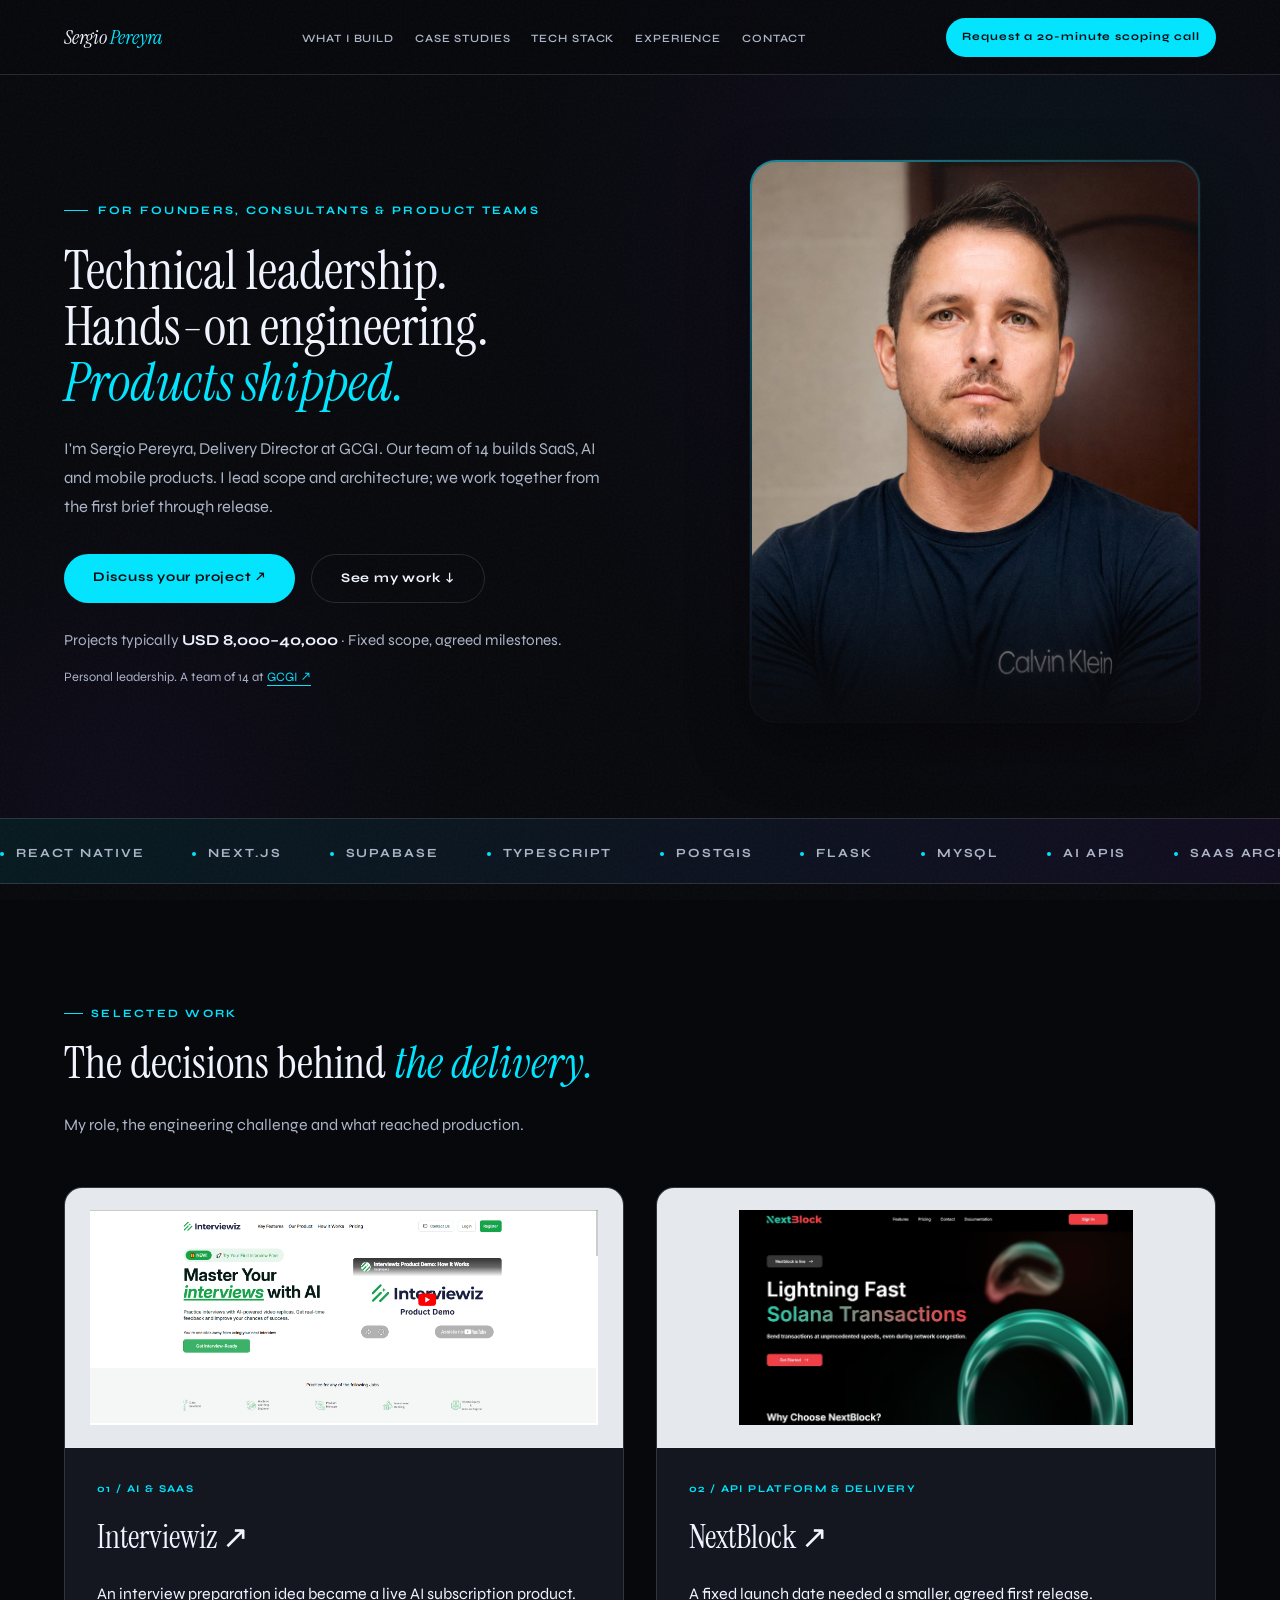
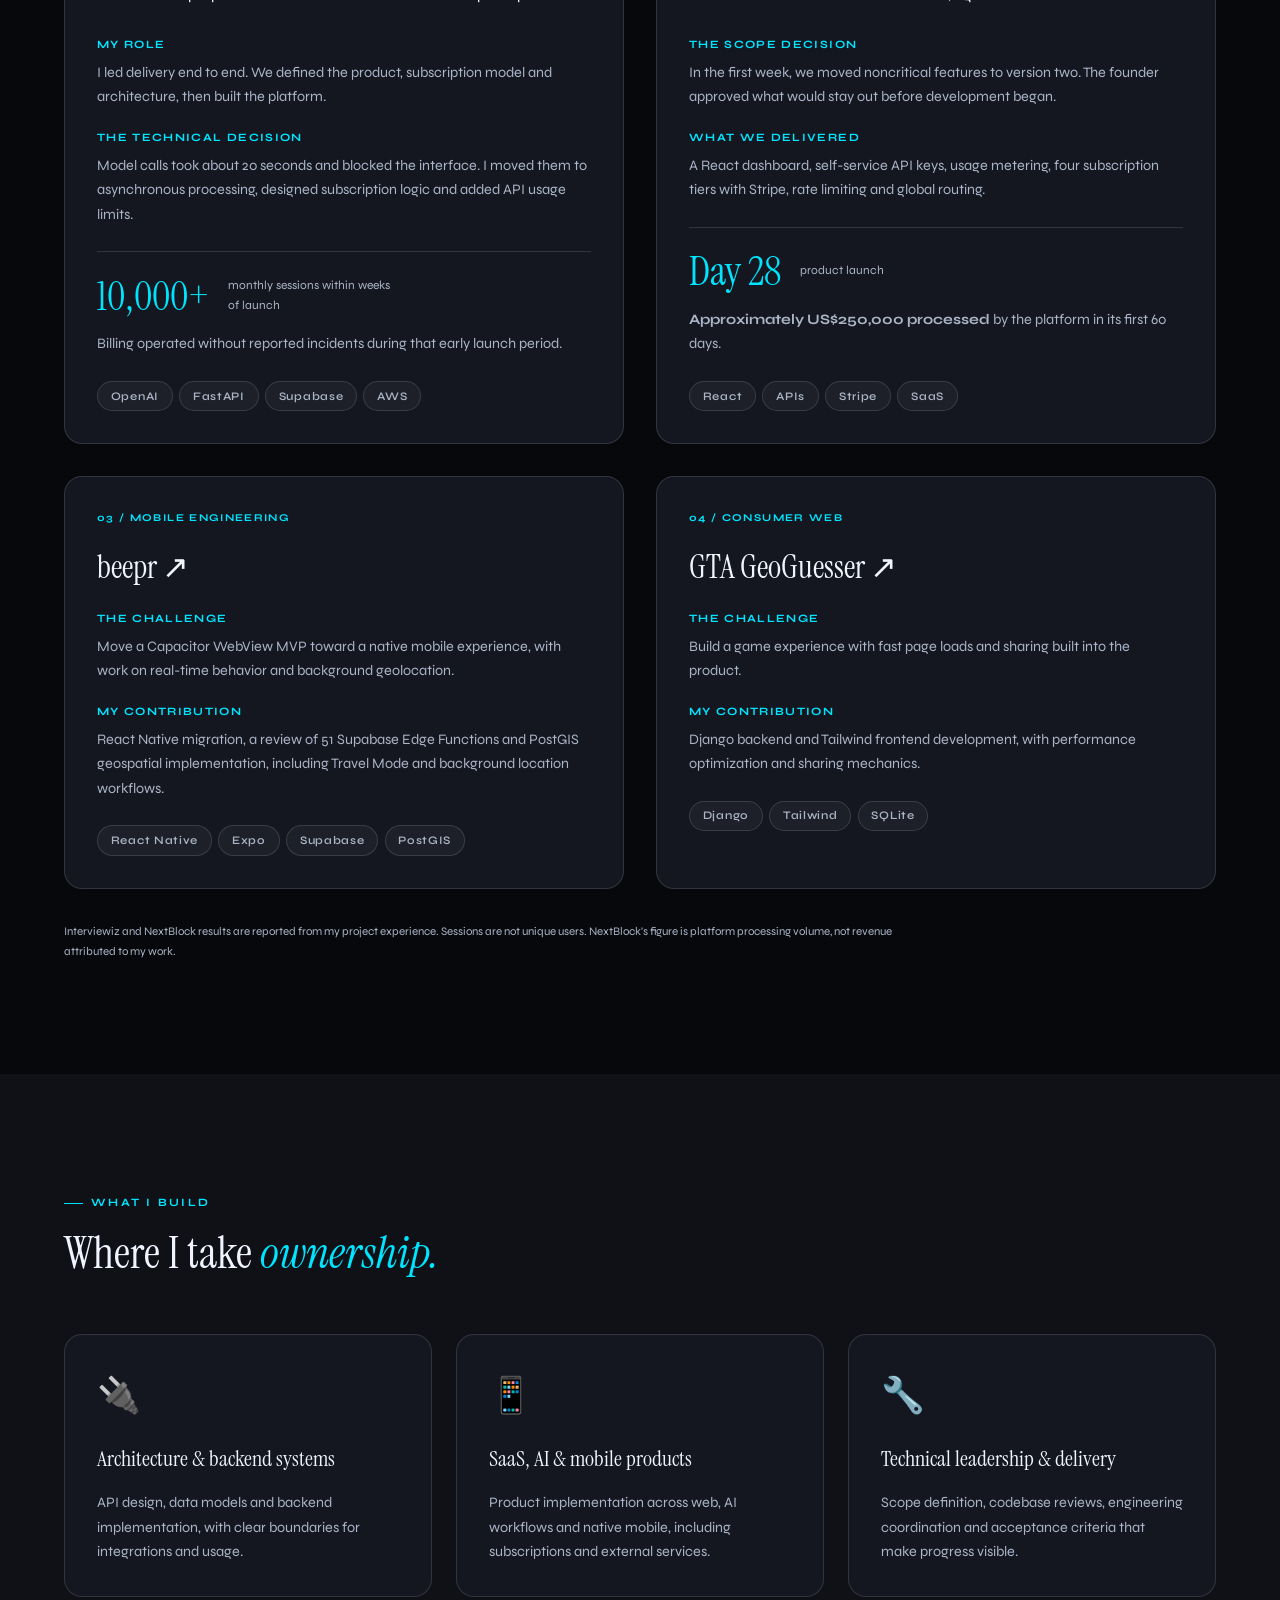
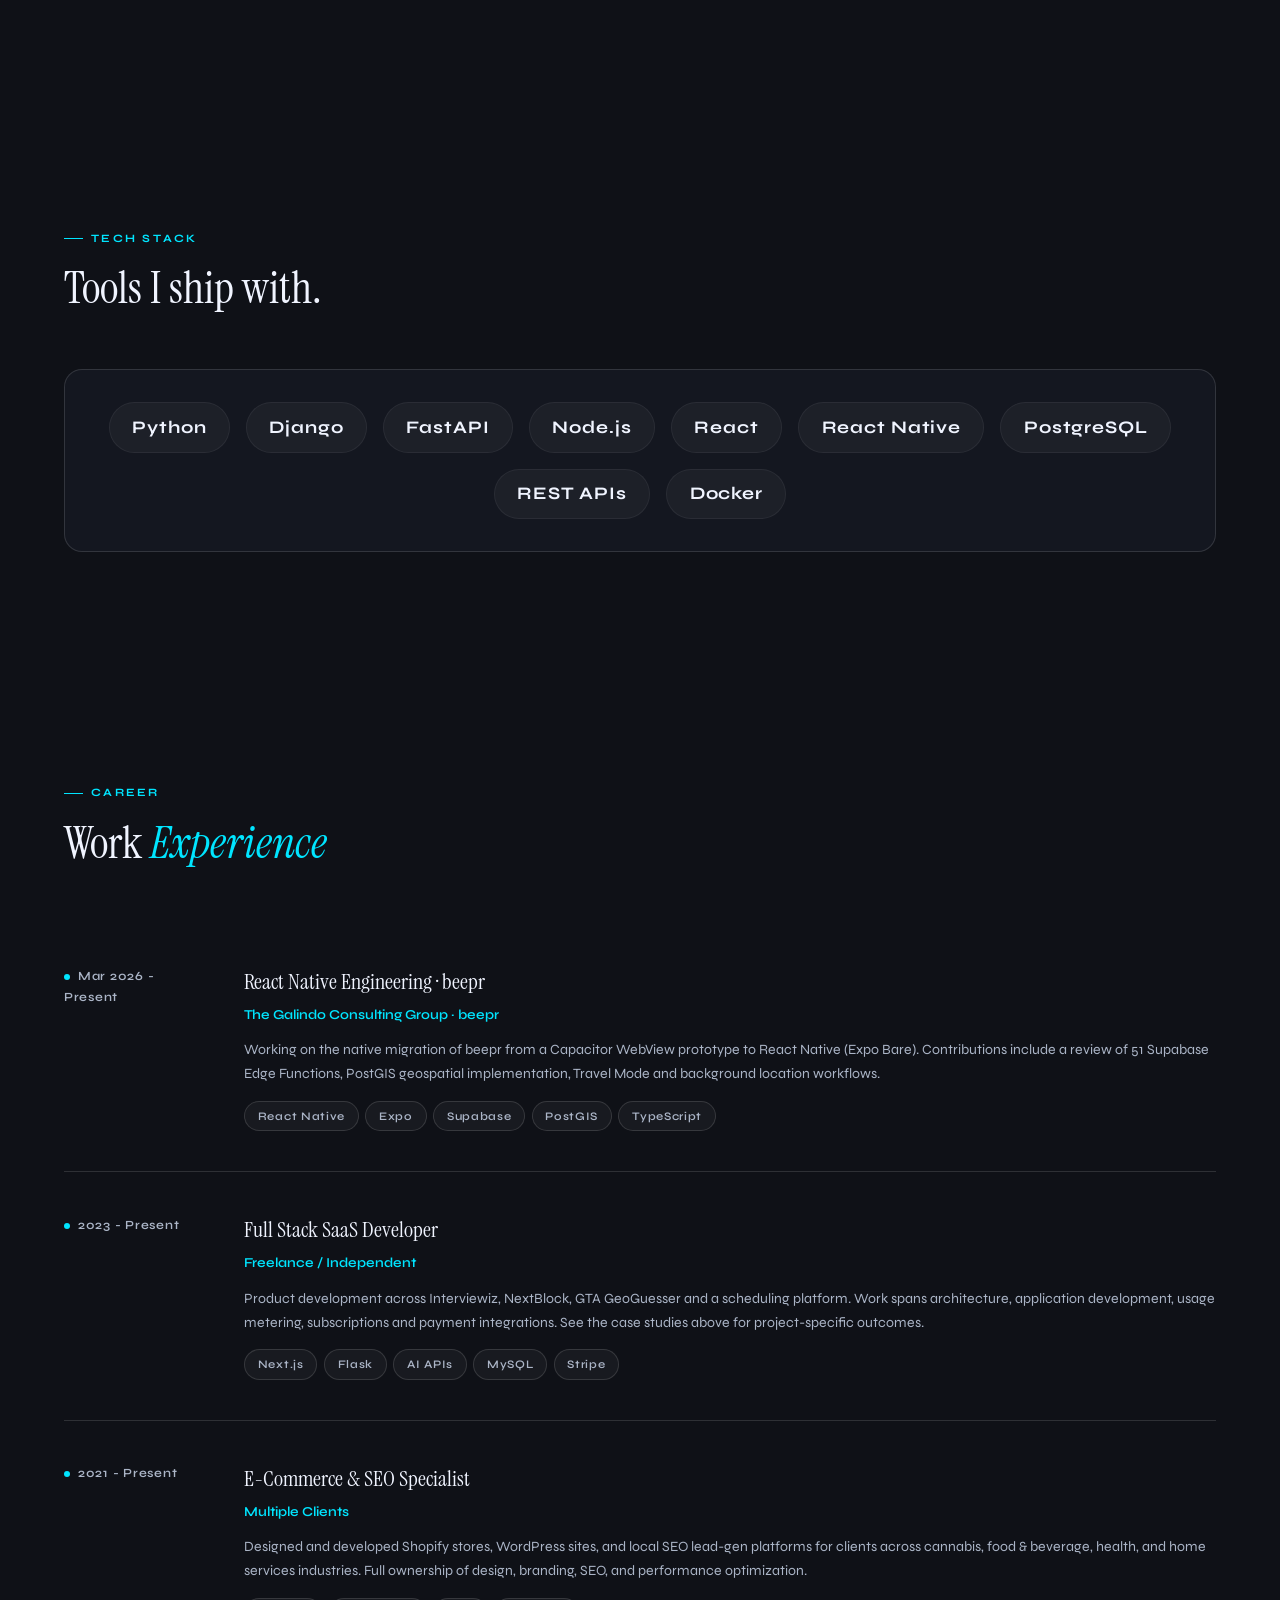
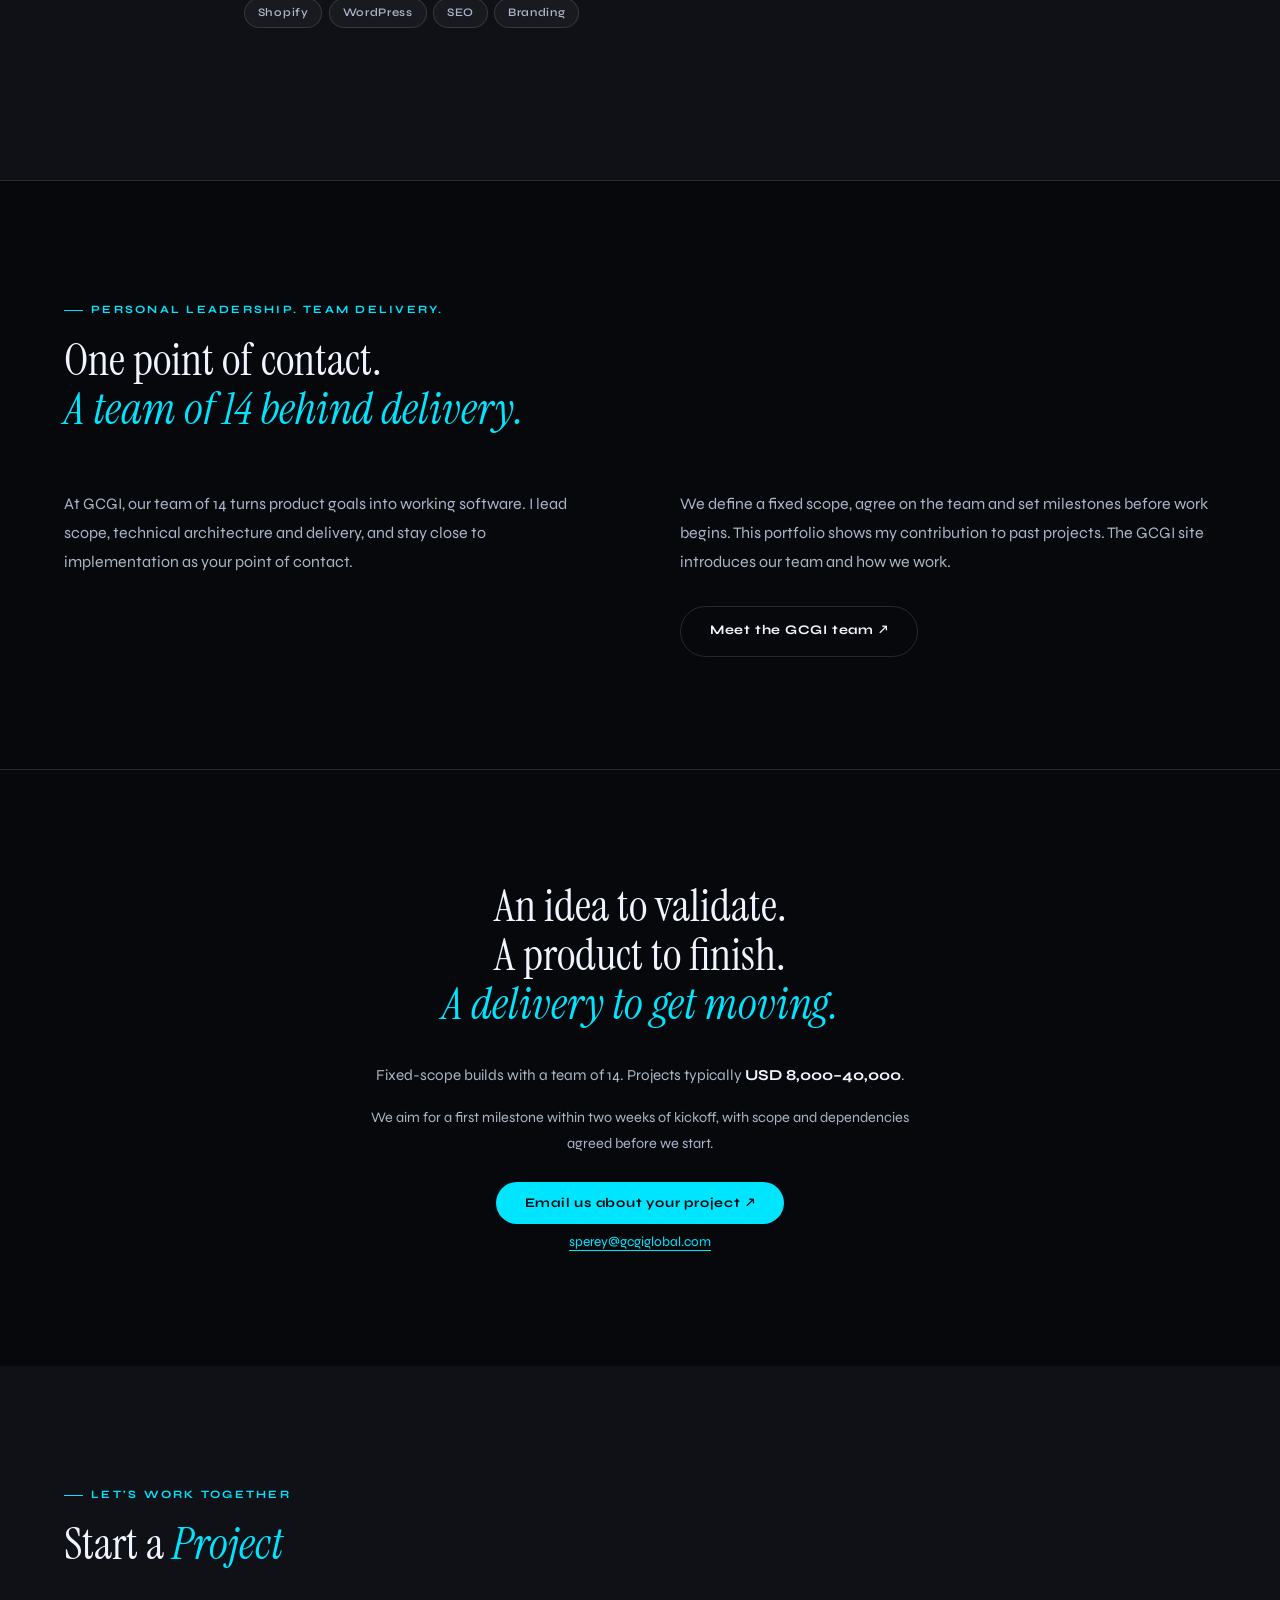
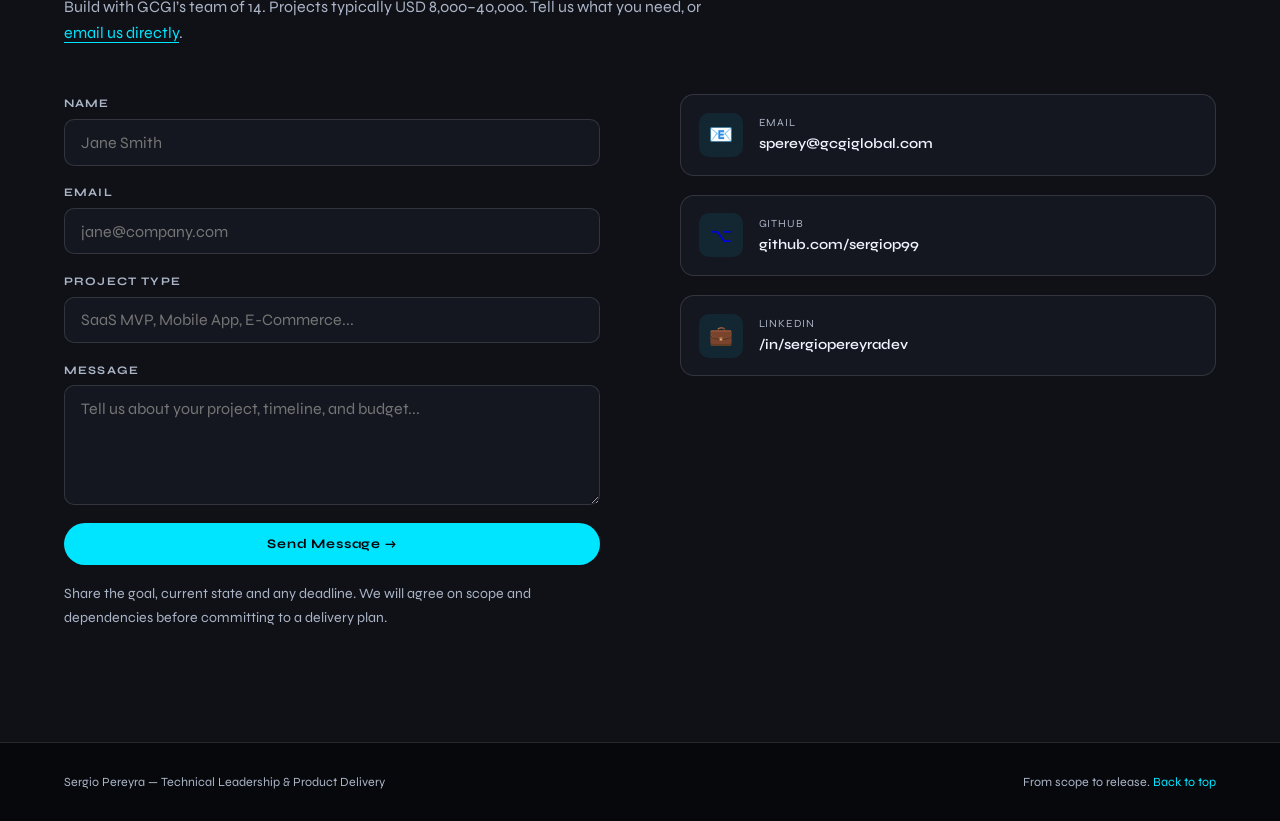
==== commit 950c0568: "Make GCGI team, project pricing and direct contact prominent" ====
--- a/index.html
+++ b/index.html
@@ -4,10 +4,10 @@
 <meta charset="UTF-8"/>
 <meta name="viewport" content="width=device-width,initial-scale=1.0"/>
 <title>Sergio Pereyra — Technical Leadership & Product Delivery</title>
-<meta name="description" content="Technical leadership and hands-on engineering for SaaS, AI and mobile products. Sergio Pereyra leads scope, architecture and delivery at Galindo Consulting Group.">
+<meta name="description" content="SaaS, AI and mobile builds with GCGI’s team of 14. Projects typically USD 8,000–40,000. Sergio Pereyra leads scope, architecture and delivery.">
 <link rel="canonical" href="https://sergiopereyra-dev.vercel.app/">
 <meta property="og:title" content="Sergio Pereyra — Technical Leadership & Product Delivery">
-<meta property="og:description" content="SaaS, AI and mobile products. Clear scope, hands-on engineering and accountable delivery.">
+<meta property="og:description" content="GCGI: a team of 14 building SaaS, AI and mobile products. Projects typically USD 8,000–40,000. Clear scope and accountable delivery.">
 <meta property="og:type" content="website">
 <meta property="og:url" content="https://sergiopereyra-dev.vercel.app/">
 <link rel="preconnect" href="https://fonts.googleapis.com">
@@ -27,7 +27,7 @@
     <li><a href="#experience">Experience</a></li>
     <li><a href="#contact">Contact</a></li>
   </ul>
-  <a href="https://www.upwork.com/freelancers/~01c3d3c26484fa3d2a?referrer_url_path=%2Ftalent%2F" target="_blank" rel="noreferrer" class="nav-cta">Work with me on Upwork</a>
+  <a href="mailto:sperey@gcgiglobal.com?subject=20-minute%20project%20scoping%20call" class="nav-cta">Request a 20-minute scoping call</a>
 </nav>
 
 <section class="hero" id="home">
@@ -37,12 +37,13 @@
   <div class="hero-text">
     <div class="hero-eyebrow">For founders, consultants & product teams</div>
     <h1>Technical leadership.<br>Hands-on engineering.<br><em>Products shipped.</em></h1>
-    <p class="hero-sub">I'm Sergio Pereyra. I define scope, make architecture decisions and lead delivery for SaaS, AI and mobile products. I stay close to the code, from the first brief through release.</p>
+    <p class="hero-sub">I'm Sergio Pereyra, Delivery Director at GCGI. Our team of 14 builds SaaS, AI and mobile products. I lead scope and architecture; we work together from the first brief through release.</p>
     <div class="hero-actions">
       <a href="#contact" class="btn btn-cyan">Discuss your project ↗</a>
       <a href="#case-studies" class="btn btn-ghost">See my work ↓</a>
     </div>
-    <p class="hero-affiliation">Project Manager & Delivery Director at <a href="https://galindo-consulting.vercel.app/" target="_blank" rel="noopener noreferrer">Galindo Consulting Group ↗</a></p>
+    <p class="project-offer">Projects typically <strong>USD 8,000–40,000</strong> · Fixed scope, agreed milestones.</p>
+    <p class="hero-affiliation">Personal leadership. A team of 14 at <a href="https://galindo-consulting.vercel.app/" target="_blank" rel="noopener noreferrer">GCGI ↗</a></p>
   </div>
 
   <div class="hero-visual">
@@ -205,18 +206,22 @@
 
 <section class="gcg-section" id="gcg">
   <div class="section-tag">Personal leadership. Team delivery.</div>
-  <h2>One point of contact.<br><em>A team when the work needs one.</em></h2>
-  <div class="gcg-grid"><p>I lead scope, technical architecture and software delivery at Galindo Consulting Group. I stay involved in implementation and coordinate the engineers working on the project.</p><div><p>For engagements that need a broader team, we agree on responsibilities, capacity and delivery milestones together. My portfolio shows my contribution. The GCG site introduces the team and how we work.</p><a class="btn btn-ghost" href="https://galindo-consulting.vercel.app/" target="_blank" rel="noopener noreferrer">Meet Galindo Consulting Group ↗</a></div></div>
+  <h2>One point of contact.<br><em>A team of 14 behind delivery.</em></h2>
+  <div class="gcg-grid"><p>At GCGI, our team of 14 turns product goals into working software. I lead scope, technical architecture and delivery, and stay close to implementation as your point of contact.</p><div><p>We define a fixed scope, agree on the team and set milestones before work begins. This portfolio shows my contribution to past projects. The GCGI site introduces our team and how we work.</p><a class="btn btn-ghost" href="https://galindo-consulting.vercel.app/" target="_blank" rel="noopener noreferrer">Meet the GCGI team ↗</a></div></div>
 </section>
 
 <section class="cta-final reveal" id="cta-final">
   <h2>An idea to validate.<br>A product to finish.<br><em>A delivery to get moving.</em></h2>
-  <a href="https://www.upwork.com/freelancers/~01c3d3c26484fa3d2a?referrer_url_path=%2Ftalent%2F" target="_blank" rel="noreferrer" class="btn btn-cyan">Work with me on Upwork ↗</a>
+  <p class="project-offer">Fixed-scope builds with a team of 14. Projects typically <strong>USD 8,000–40,000</strong>.</p>
+  <p class="delivery-note">We aim for a first milestone within two weeks of kickoff, with scope and dependencies agreed before we start.</p>
+  <a href="mailto:sperey@gcgiglobal.com?subject=GCGI%20project%20inquiry" class="btn btn-cyan">Email us about your project ↗</a>
+  <p class="direct-email"><a href="mailto:sperey@gcgiglobal.com">sperey@gcgiglobal.com</a></p>
 </section>
 
 <section class="contact-section reveal" id="contact">
   <div class="section-tag">Let's Work Together</div>
   <h2>Start a <em>Project</em></h2>
+  <p class="section-intro">Build with GCGI’s team of 14. Projects typically USD 8,000–40,000. Tell us what you need, or <a href="mailto:sperey@gcgiglobal.com">email us directly</a>.</p>
   <div class="contact-grid">
     <form class="contact-form">
       <div class="f-group">
@@ -233,7 +238,7 @@
       </div>
       <div class="f-group">
         <label for="message">Message</label>
-        <textarea id="message" name="message" maxlength="5000" required placeholder="Tell me about your project, timeline, and budget..."></textarea>
+        <textarea id="message" name="message" maxlength="5000" required placeholder="Tell us about your project, timeline, and budget..."></textarea>
       </div>
       <button class="btn btn-cyan" type="submit">Send Message →</button>
       <p id="form-status" role="status" aria-live="polite"></p>
--- a/styles.css
+++ b/styles.css
@@ -757,3 +757,14 @@
 @media(prefers-reduced-motion:reduce){html{scroll-behavior:auto}*,*::before,*::after{animation:none!important;transition:none!important}.hero-eyebrow,h1,.hero-sub,.hero-actions,.hero-visual,.hero-links{opacity:1;transform:none}}
 .photo-frame img{height:auto}
 @media(min-width:901px){.hero h1{font-size:clamp(3rem,4.2vw,4.5rem)}}
+
+/* Direct project inquiries and team positioning */
+.project-offer{color:var(--muted);font-size:.95rem;line-height:1.8;max-width:560px;margin:1.5rem 0 0}
+.project-offer strong{color:var(--white)}
+.cta-final .project-offer{margin:0 auto 1rem}
+.delivery-note{color:var(--muted);max-width:560px;margin:0 auto 2rem;font-size:.9rem;line-height:1.8}
+.direct-email{margin-top:1rem;font-size:.85rem}
+.direct-email a,.section-intro a{color:var(--accent);text-underline-offset:4px}
+.hero-affiliation{margin-top:.7rem}
+@media(min-width:901px) and (max-width:1200px){.nav-links{gap:.7rem}.nav-links a{font-size:.6rem}.nav-cta{font-size:.62rem;padding:.65rem .75rem}}
+@media(max-width:600px){nav{flex-wrap:wrap;row-gap:.5rem}.nav-cta{display:block;flex-basis:100%;text-align:center;white-space:normal}.hero{padding-top:11rem}.nav-logo{font-size:1.05rem}}
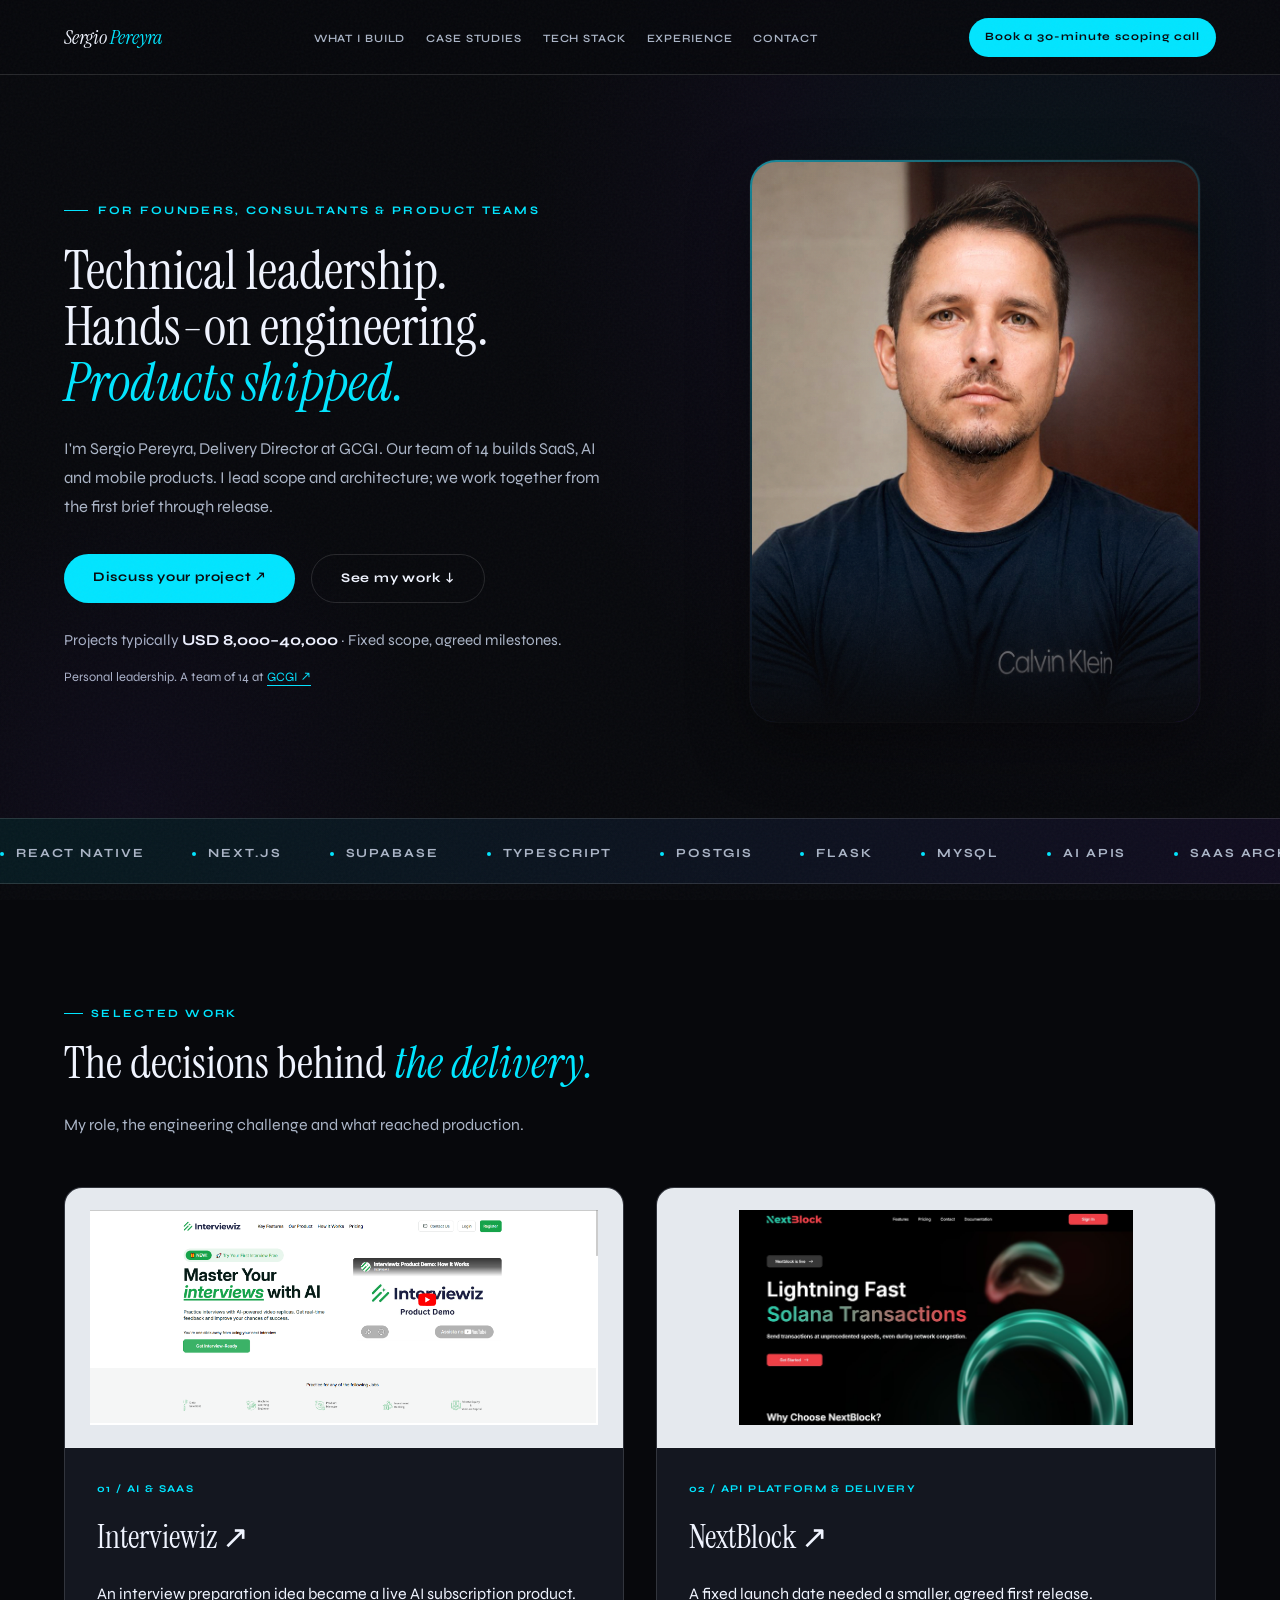
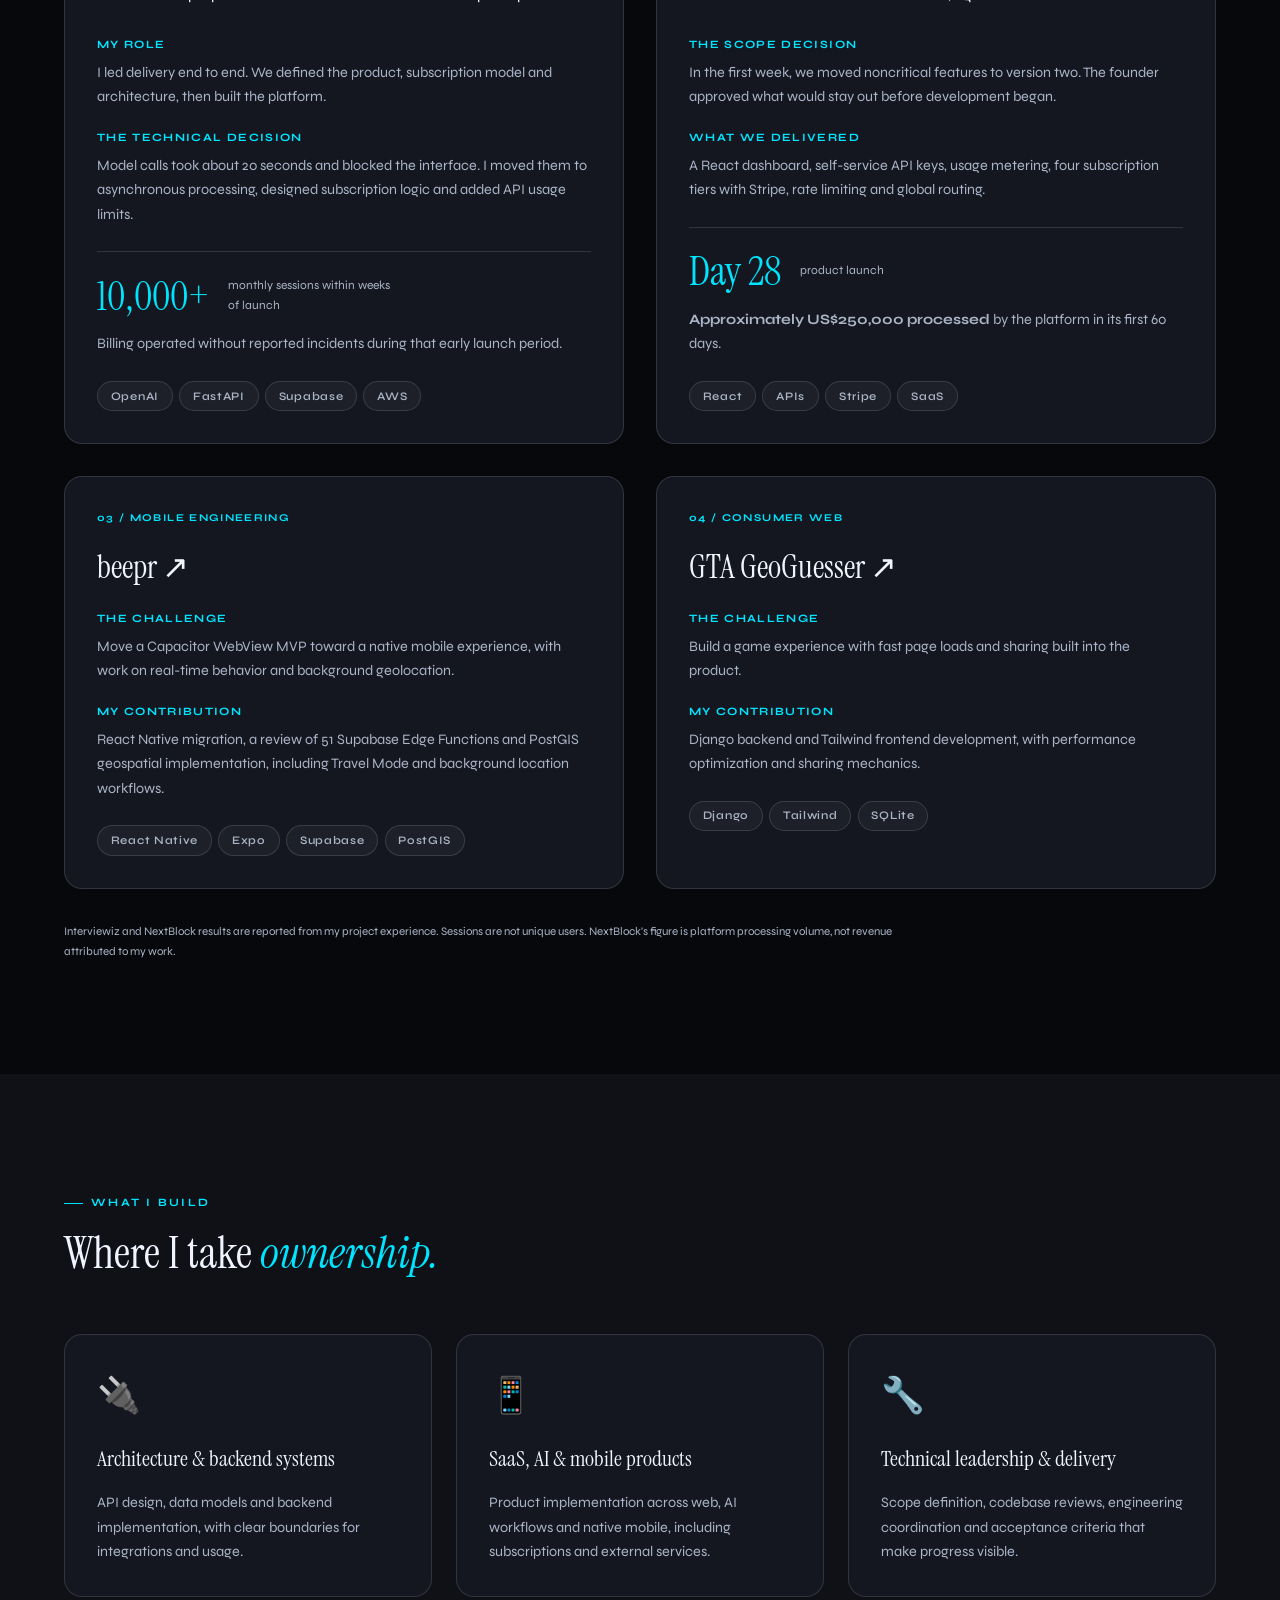
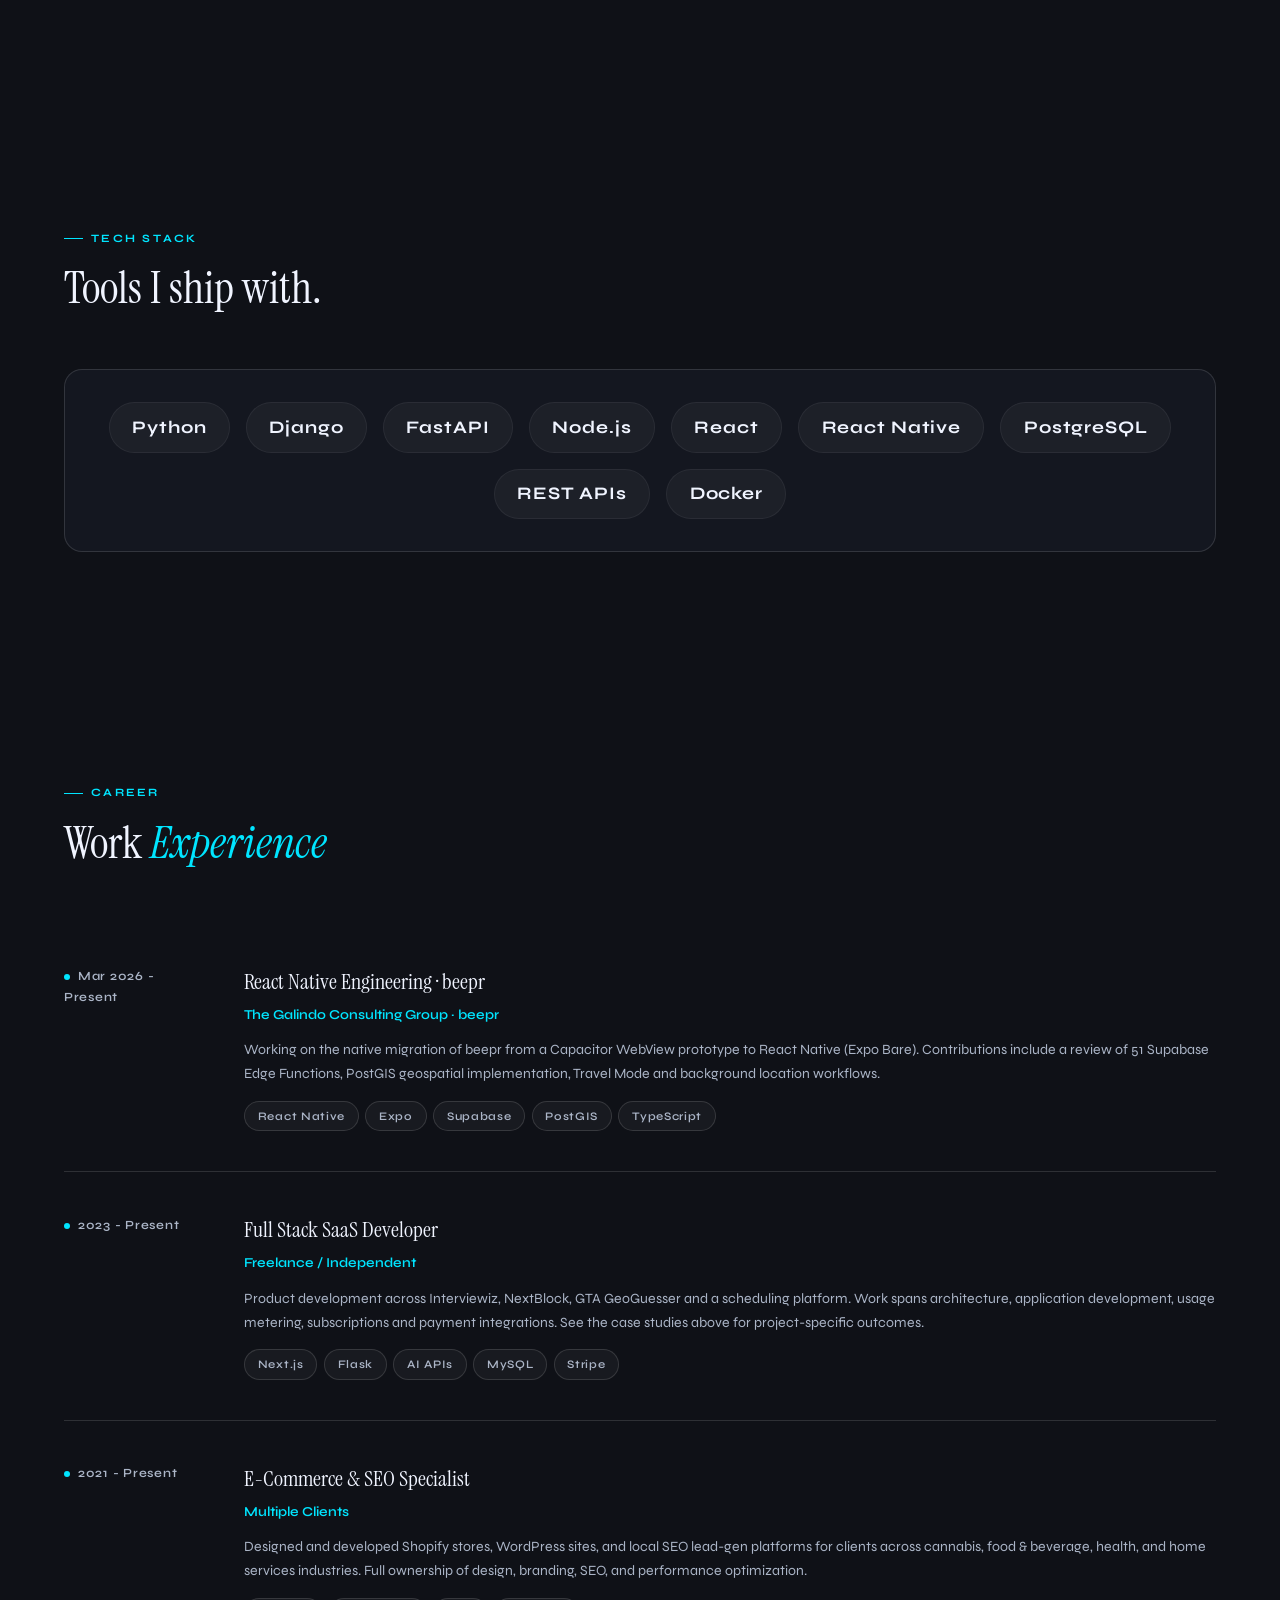
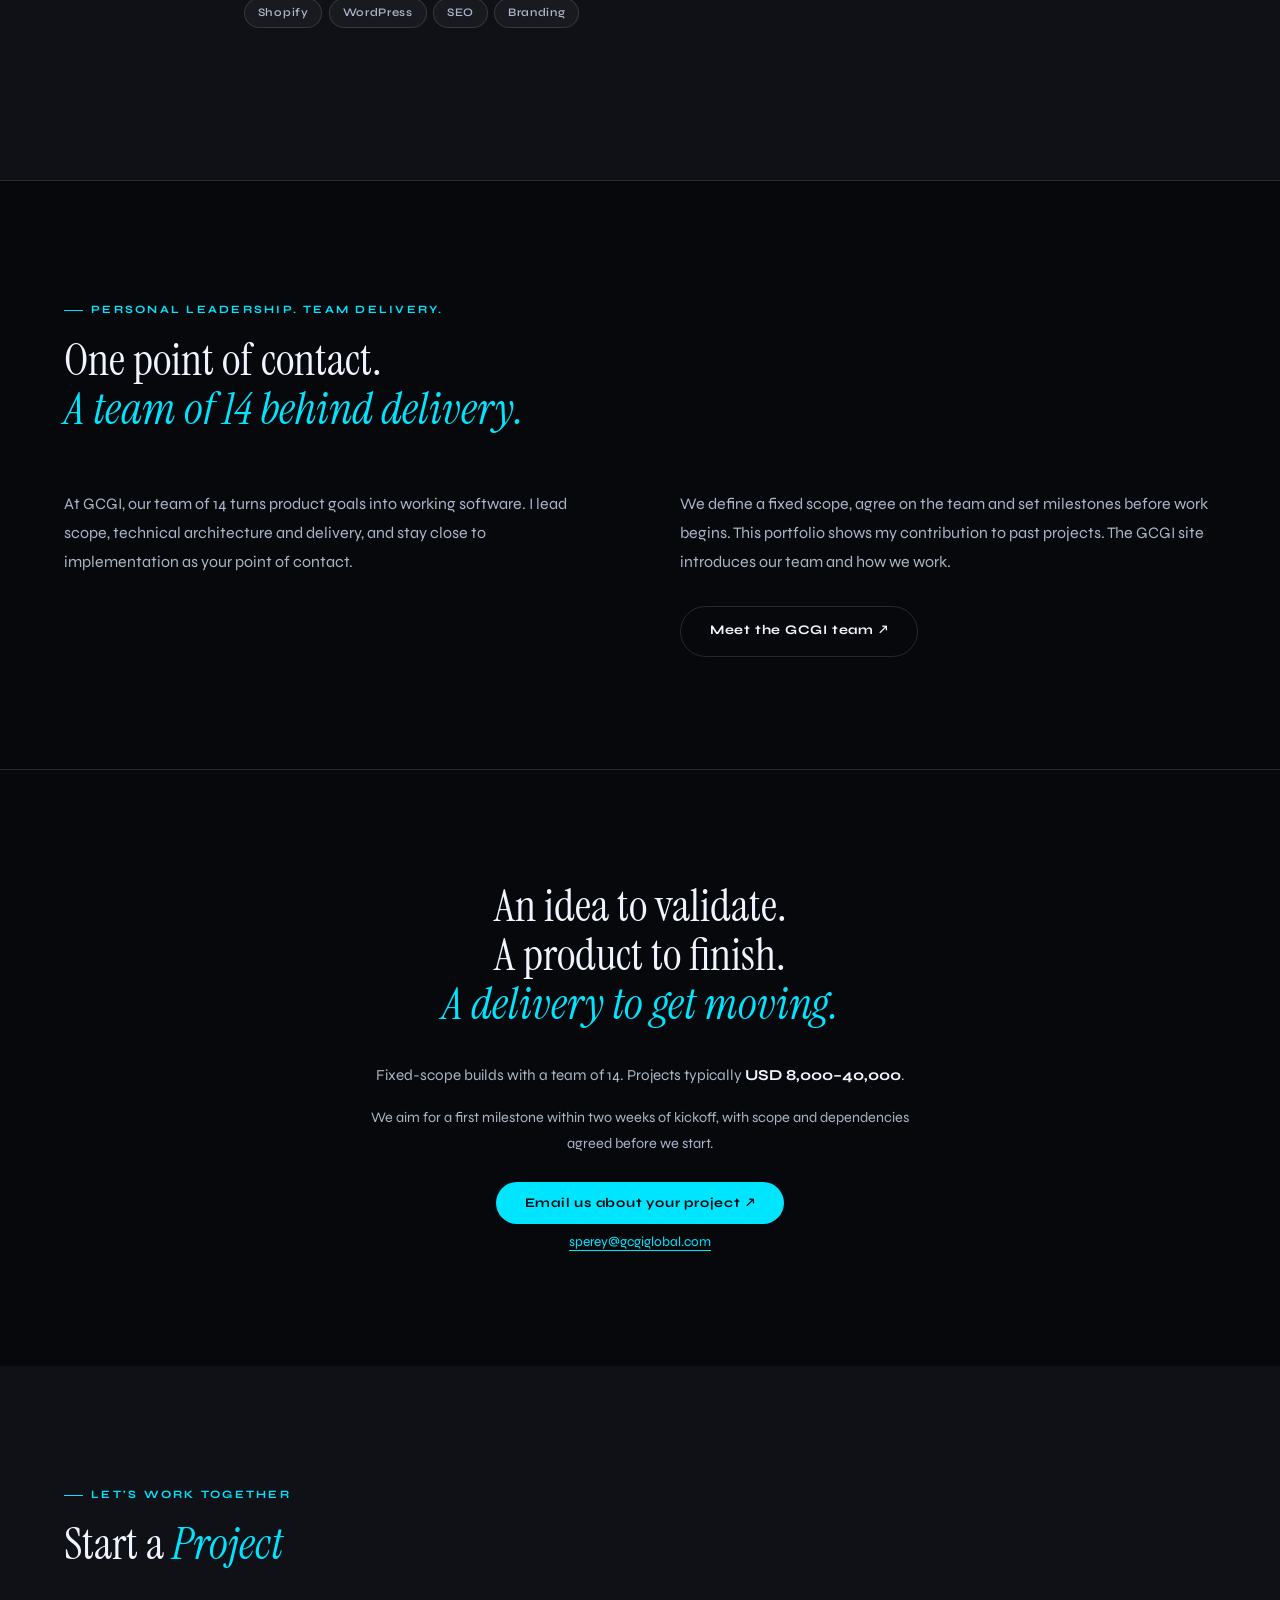
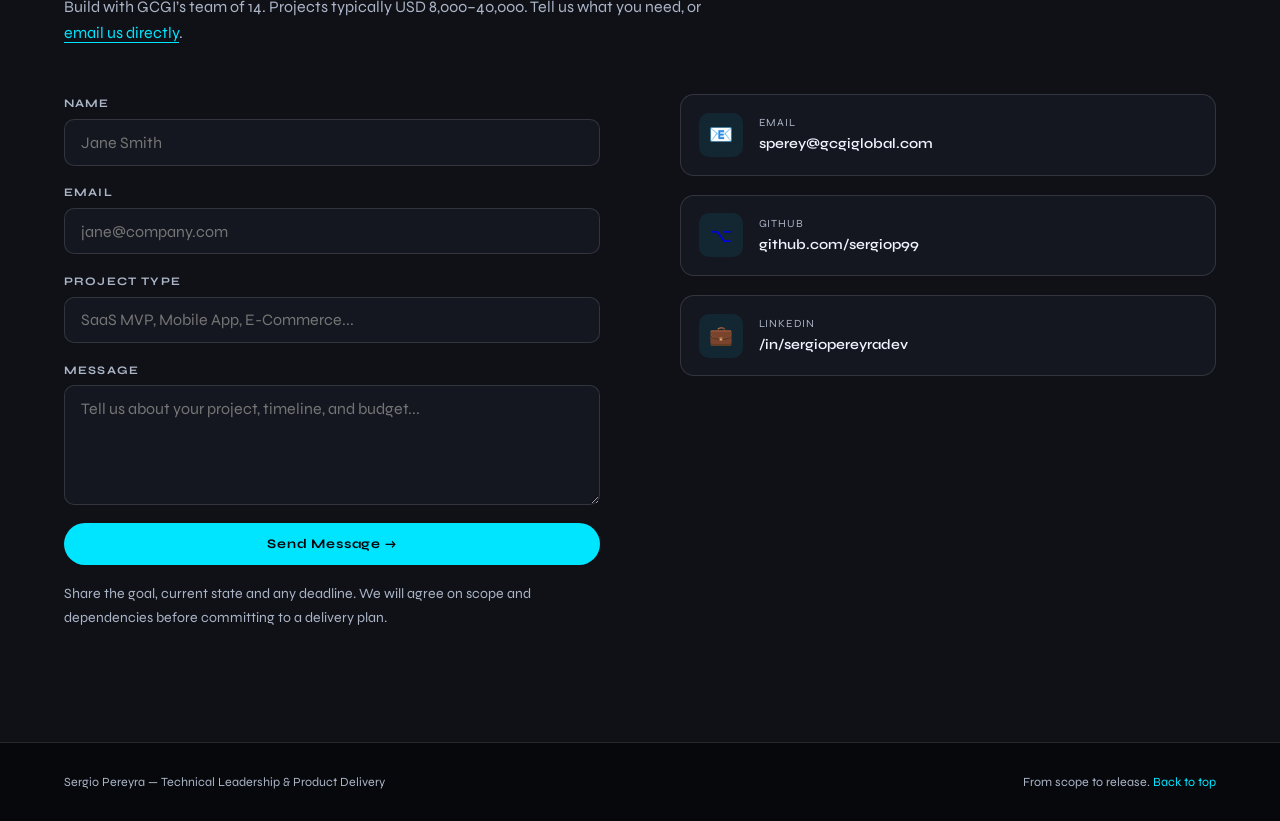
==== commit 777c17c4: "Use confirmed Cal.com link for 30-minute scoping calls" ====
--- a/index.html
+++ b/index.html
@@ -27,7 +27,7 @@
     <li><a href="#experience">Experience</a></li>
     <li><a href="#contact">Contact</a></li>
   </ul>
-  <a href="mailto:sperey@gcgiglobal.com?subject=20-minute%20project%20scoping%20call" class="nav-cta">Request a 20-minute scoping call</a>
+  <a href="https://cal.com/sergio-pereyra-fpngvk/30min" target="_blank" rel="noopener noreferrer" class="nav-cta">Book a 30-minute scoping call</a>
 </nav>
 
 <section class="hero" id="home">
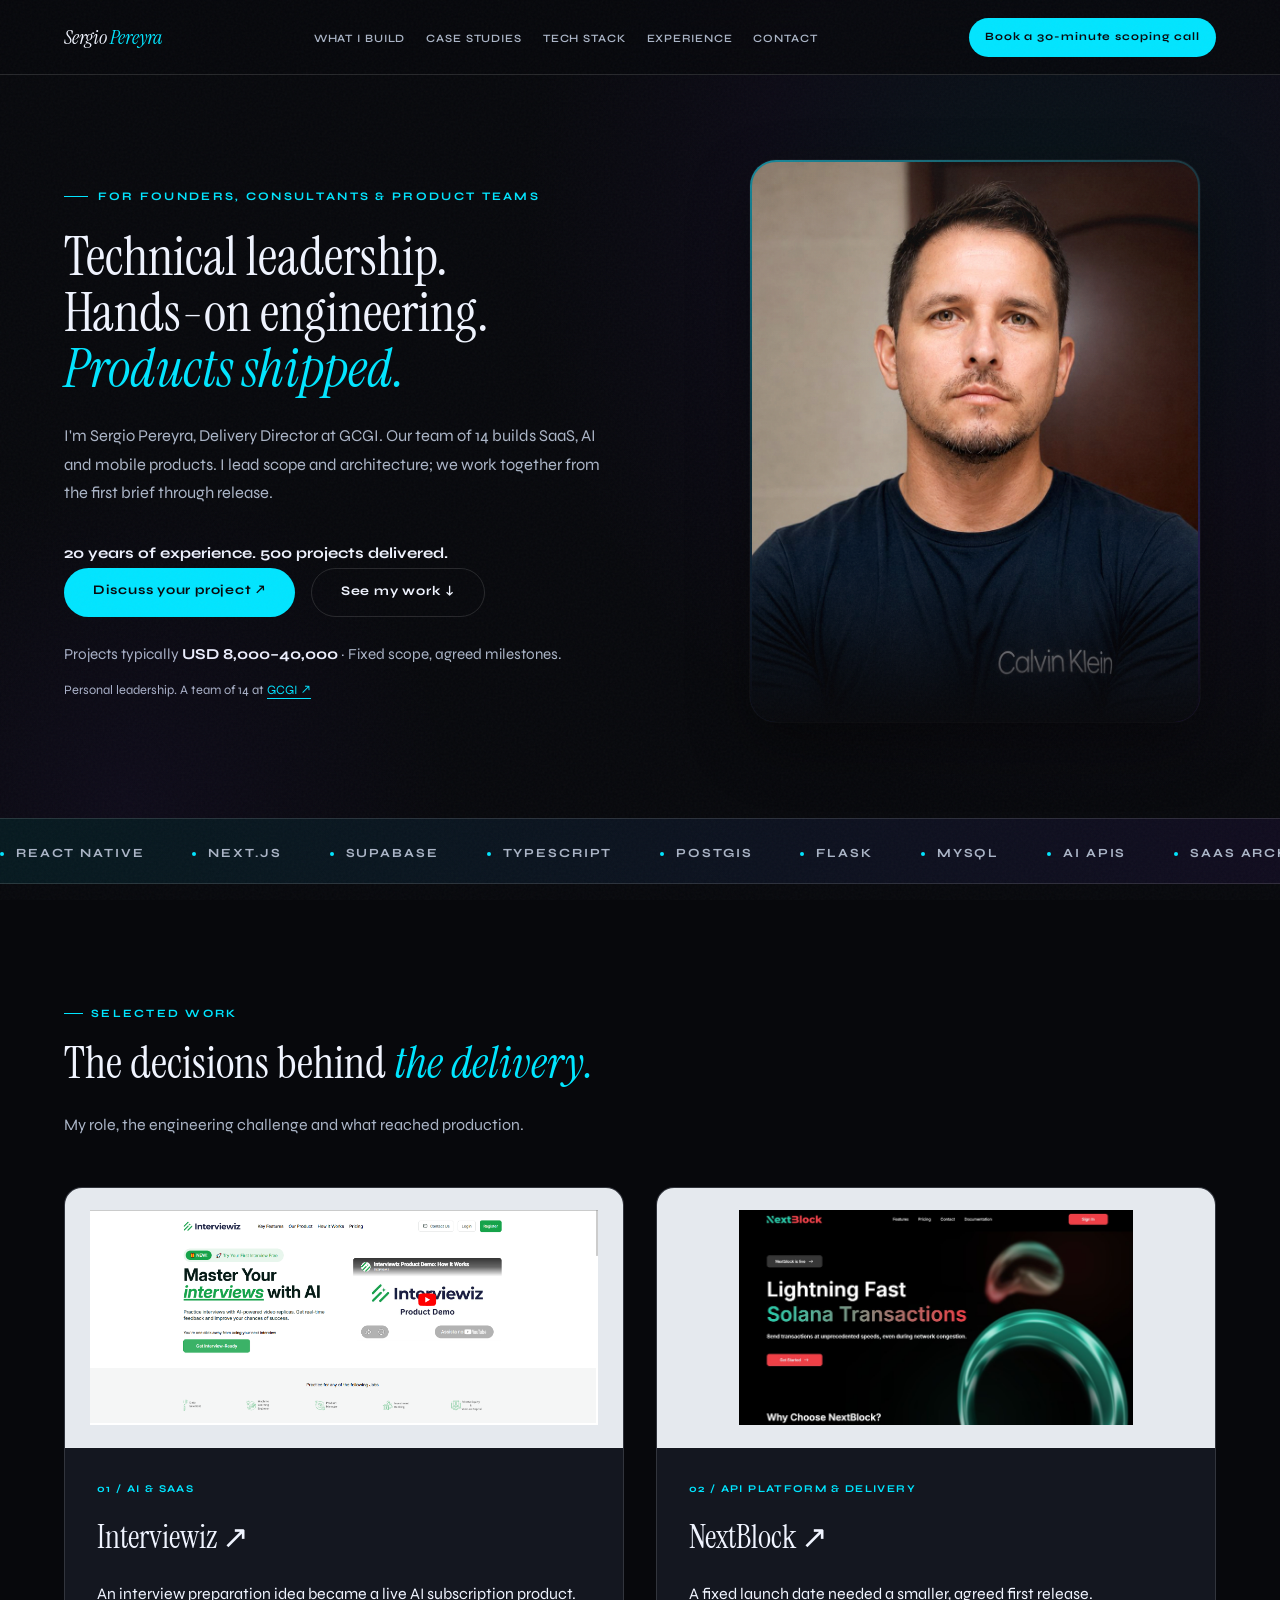
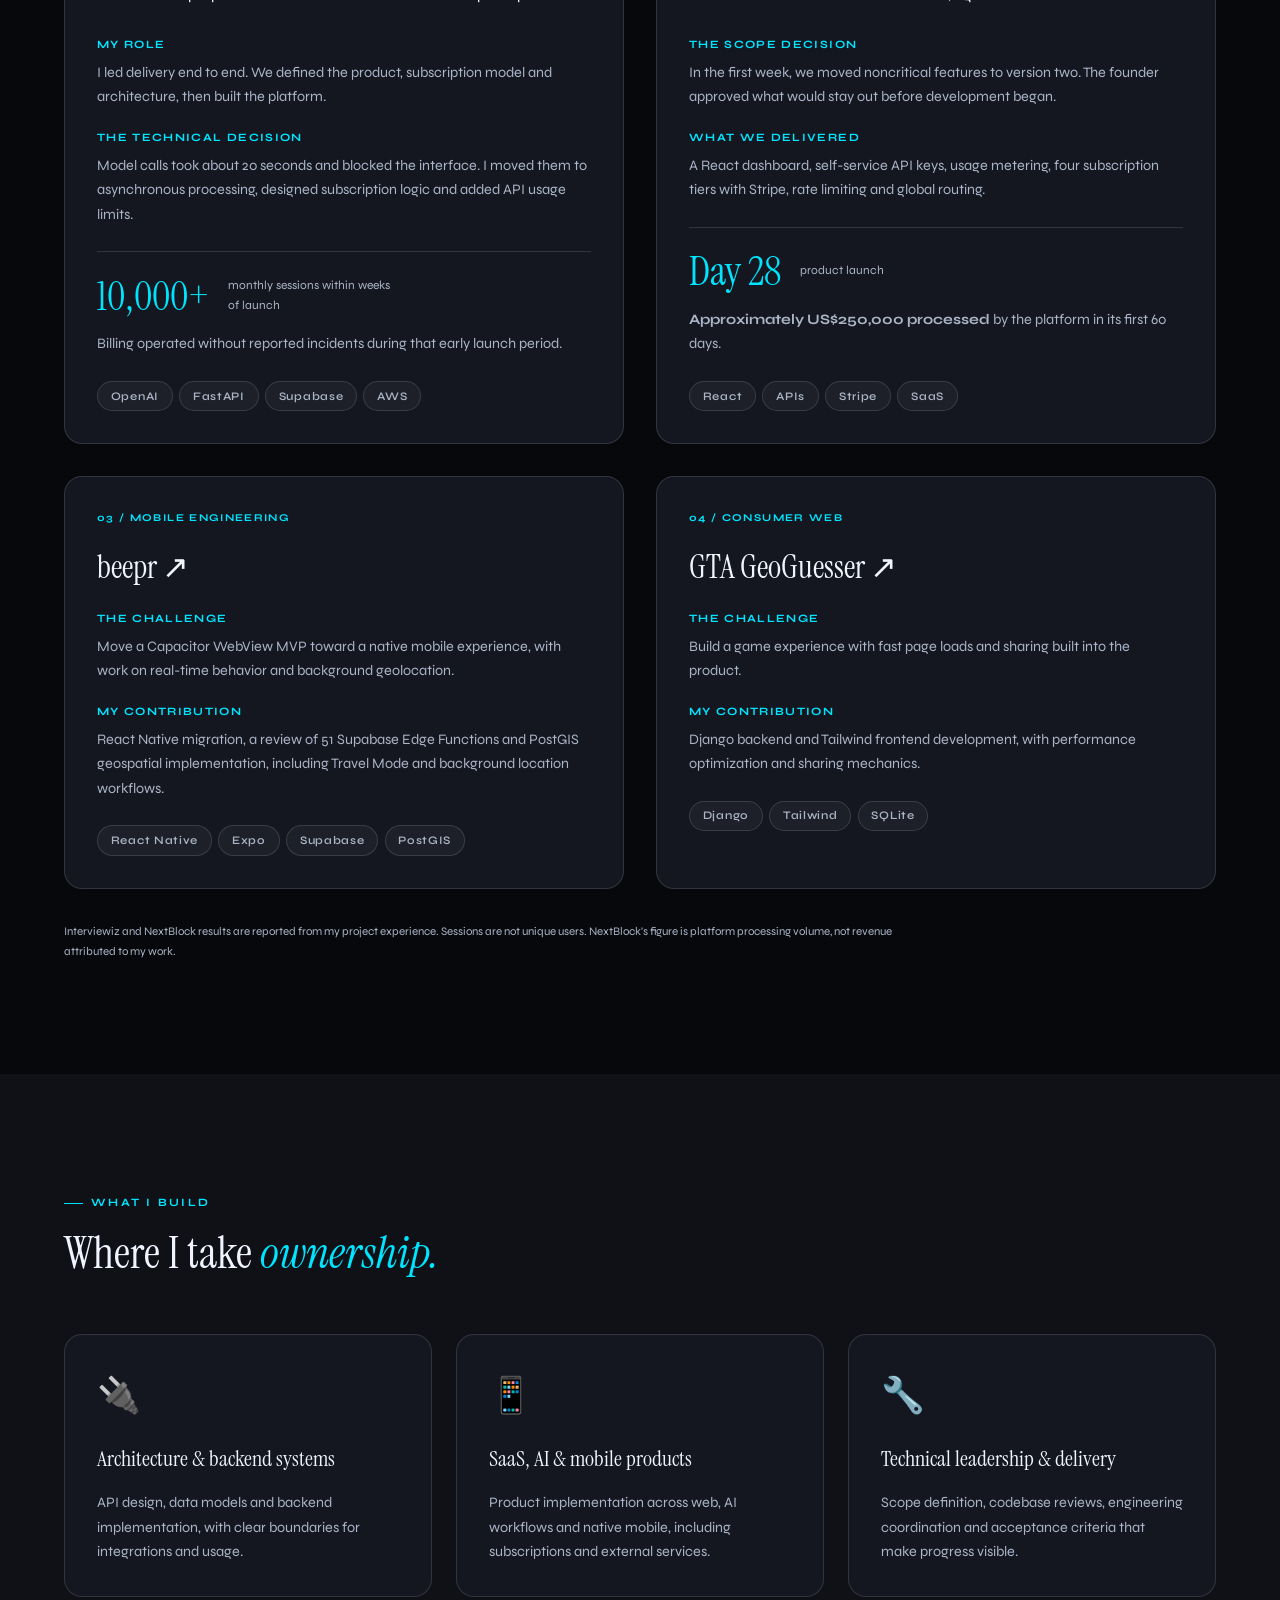
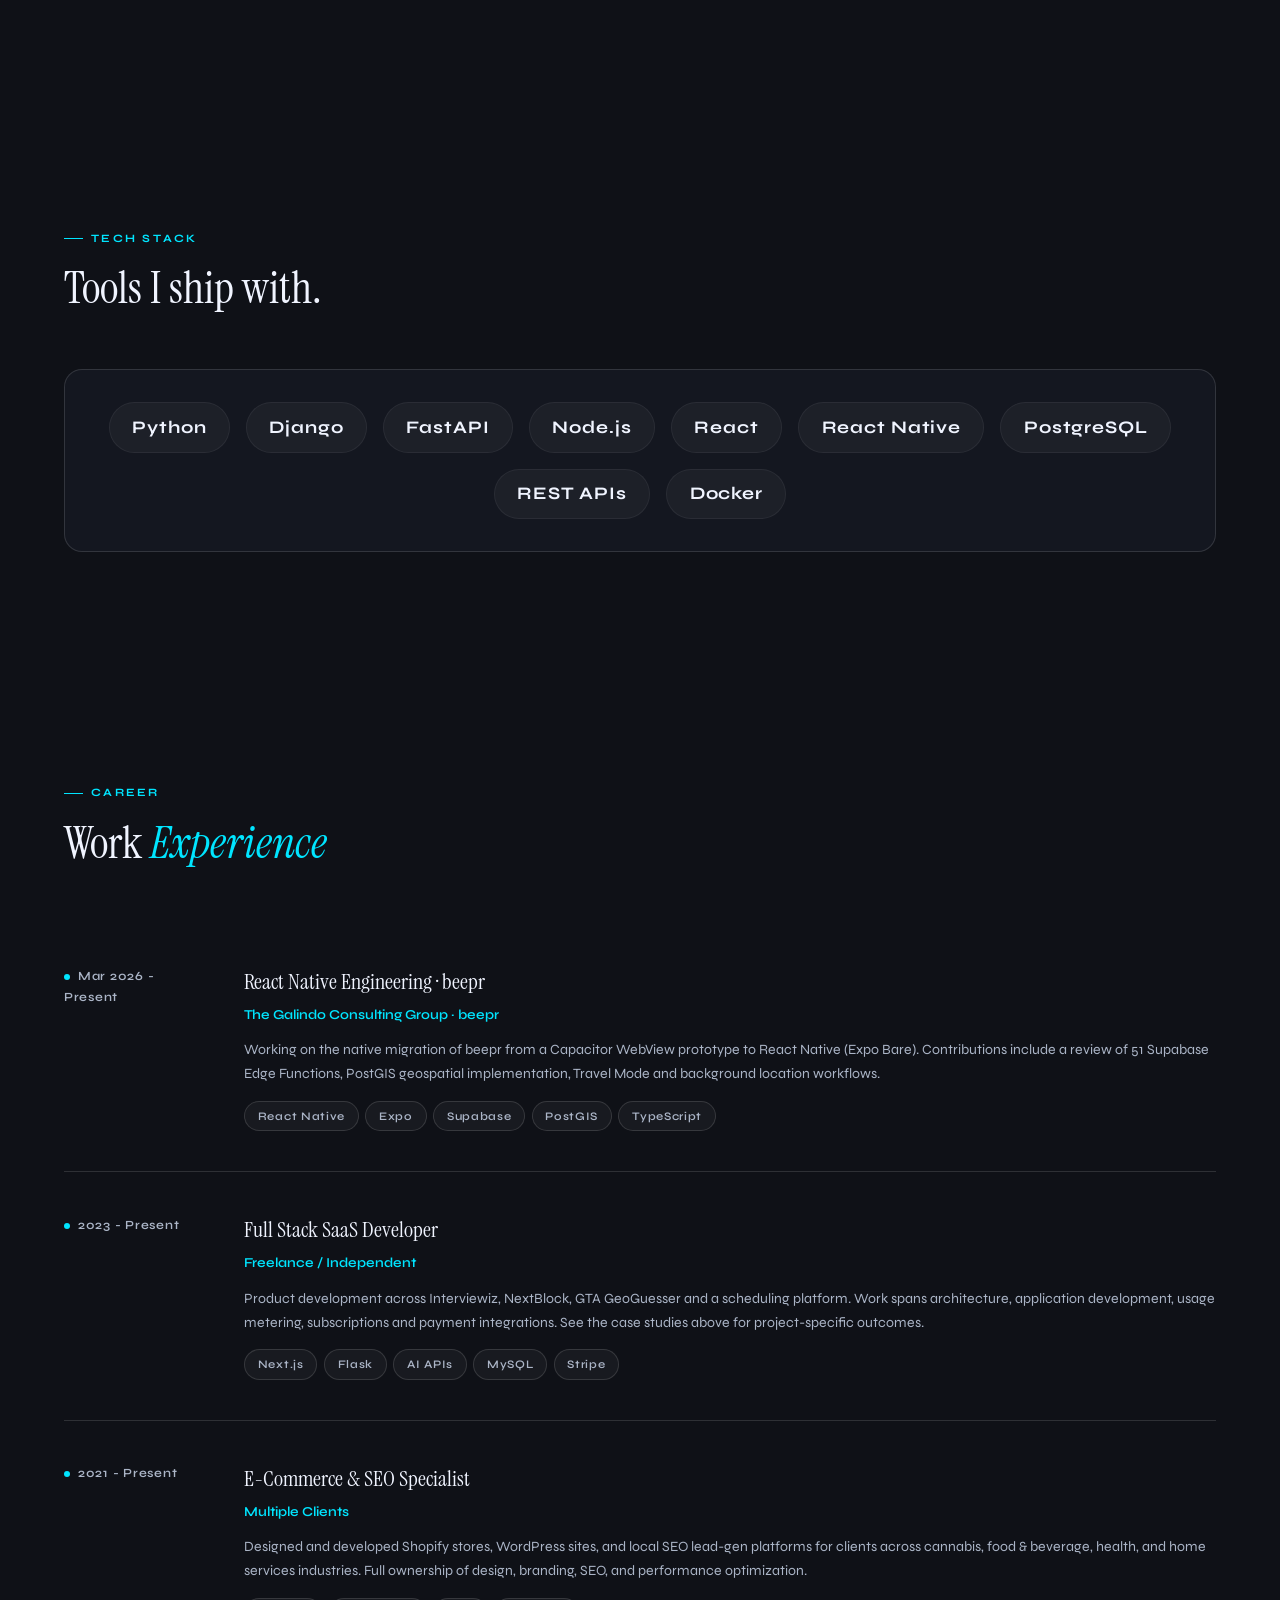
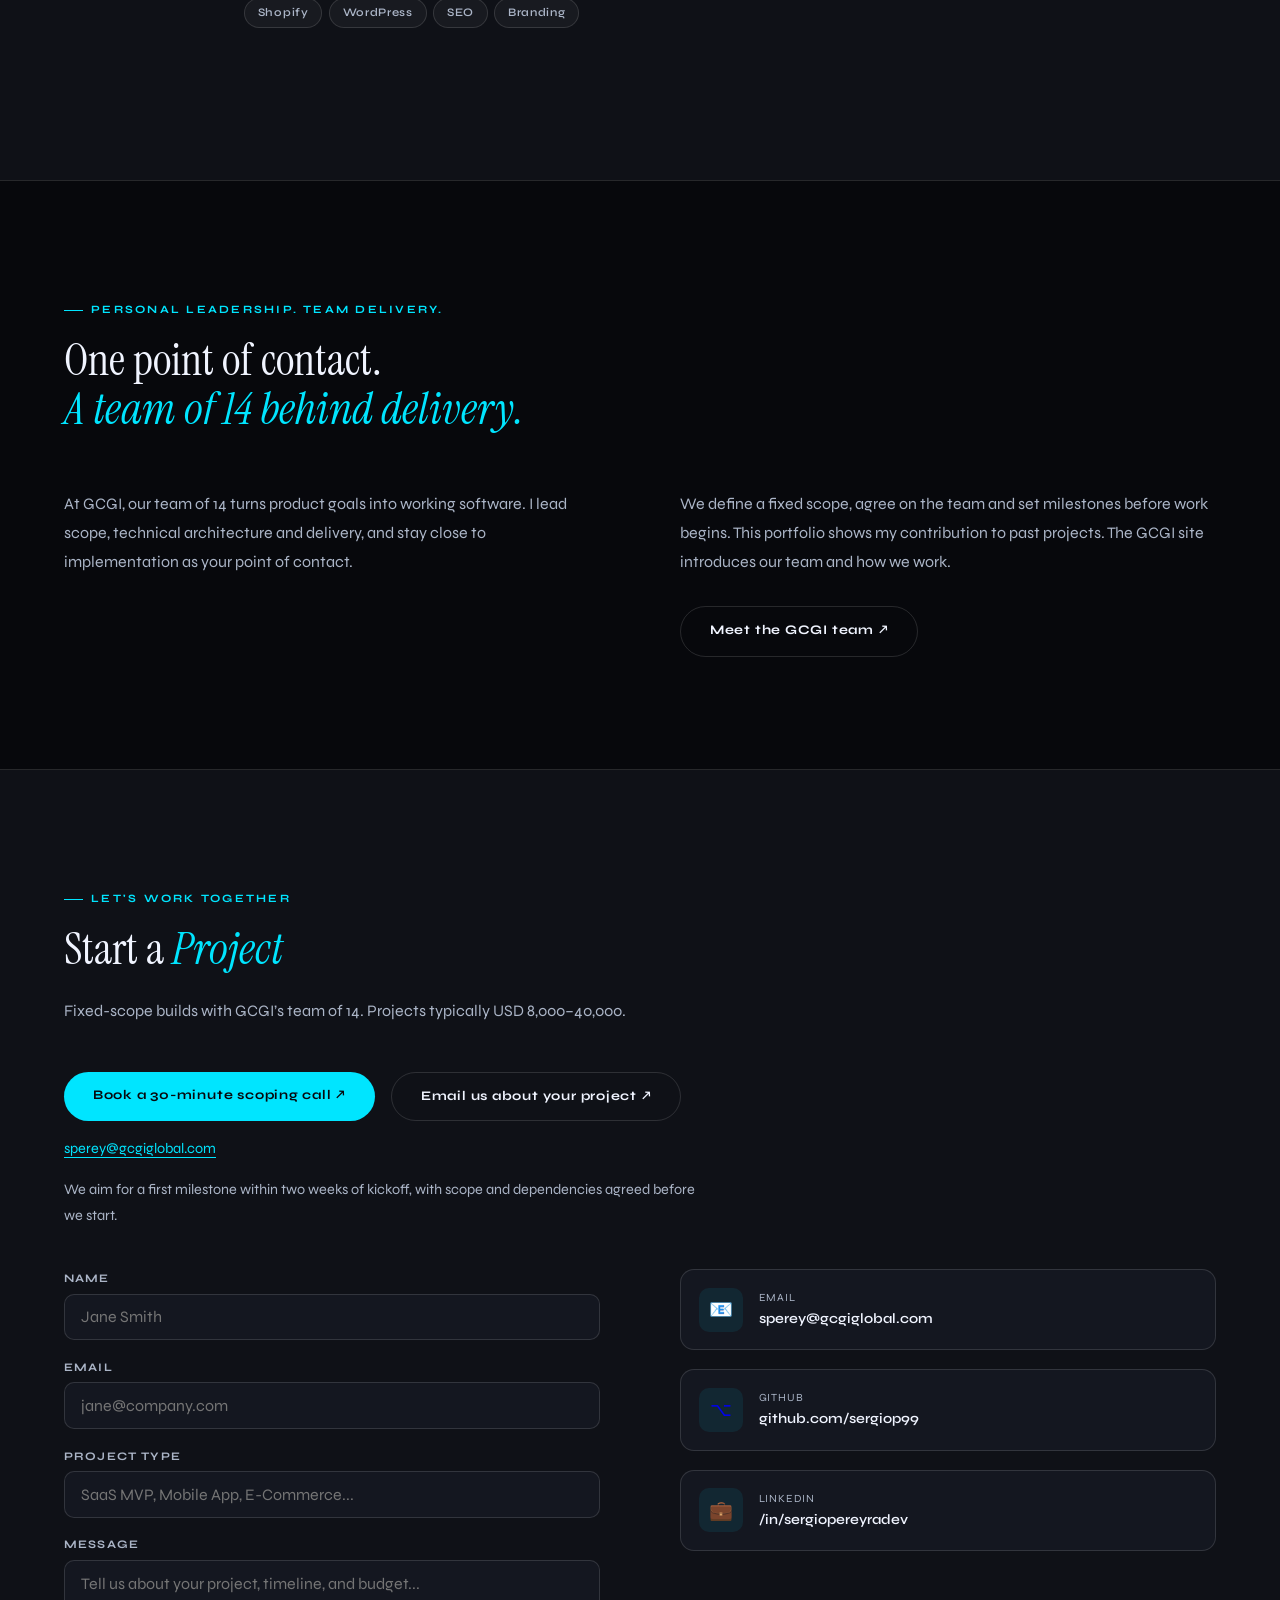
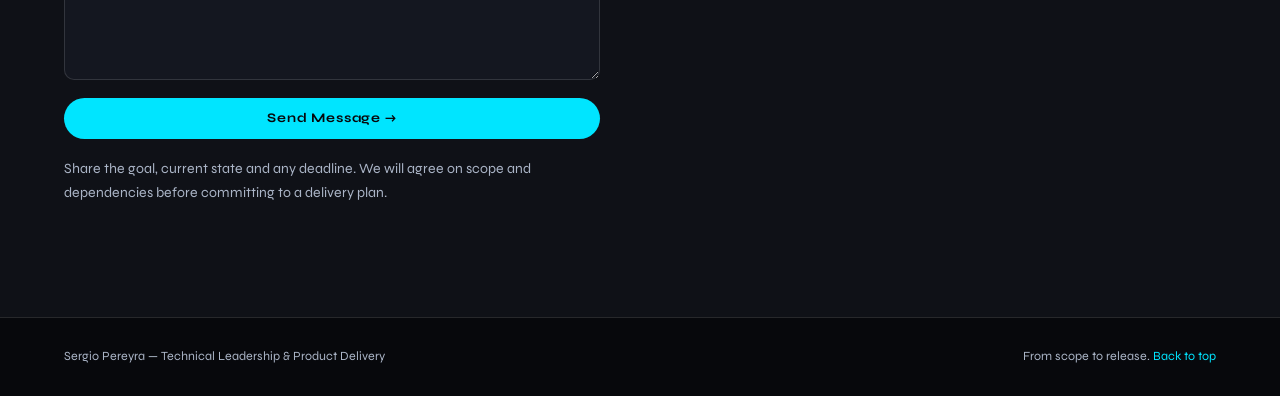
==== commit 00b398bd: "Unify project contact section and restore personal delivery record" ====
--- a/index.html
+++ b/index.html
@@ -38,6 +38,7 @@
     <div class="hero-eyebrow">For founders, consultants & product teams</div>
     <h1>Technical leadership.<br>Hands-on engineering.<br><em>Products shipped.</em></h1>
     <p class="hero-sub">I'm Sergio Pereyra, Delivery Director at GCGI. Our team of 14 builds SaaS, AI and mobile products. I lead scope and architecture; we work together from the first brief through release.</p>
+    <p class="hero-track-record">20 years of experience. 500 projects delivered.</p>
     <div class="hero-actions">
       <a href="#contact" class="btn btn-cyan">Discuss your project ↗</a>
       <a href="#case-studies" class="btn btn-ghost">See my work ↓</a>
@@ -210,18 +211,16 @@
   <div class="gcg-grid"><p>At GCGI, our team of 14 turns product goals into working software. I lead scope, technical architecture and delivery, and stay close to implementation as your point of contact.</p><div><p>We define a fixed scope, agree on the team and set milestones before work begins. This portfolio shows my contribution to past projects. The GCGI site introduces our team and how we work.</p><a class="btn btn-ghost" href="https://galindo-consulting.vercel.app/" target="_blank" rel="noopener noreferrer">Meet the GCGI team ↗</a></div></div>
 </section>
 
-<section class="cta-final reveal" id="cta-final">
-  <h2>An idea to validate.<br>A product to finish.<br><em>A delivery to get moving.</em></h2>
-  <p class="project-offer">Fixed-scope builds with a team of 14. Projects typically <strong>USD 8,000–40,000</strong>.</p>
-  <p class="delivery-note">We aim for a first milestone within two weeks of kickoff, with scope and dependencies agreed before we start.</p>
-  <a href="mailto:sperey@gcgiglobal.com?subject=GCGI%20project%20inquiry" class="btn btn-cyan">Email us about your project ↗</a>
-  <p class="direct-email"><a href="mailto:sperey@gcgiglobal.com">sperey@gcgiglobal.com</a></p>
-</section>
-
 <section class="contact-section reveal" id="contact">
   <div class="section-tag">Let's Work Together</div>
   <h2>Start a <em>Project</em></h2>
-  <p class="section-intro">Build with GCGI’s team of 14. Projects typically USD 8,000–40,000. Tell us what you need, or <a href="mailto:sperey@gcgiglobal.com">email us directly</a>.</p>
+  <p class="section-intro">Fixed-scope builds with GCGI’s team of 14. Projects typically USD 8,000–40,000.</p>
+  <div class="contact-actions">
+    <a href="https://cal.com/sergio-pereyra-fpngvk/30min" target="_blank" rel="noopener noreferrer" class="btn btn-cyan">Book a 30-minute scoping call ↗</a>
+    <a href="mailto:sperey@gcgiglobal.com?subject=GCGI%20project%20inquiry" class="btn btn-ghost">Email us about your project ↗</a>
+  </div>
+  <p class="contact-email"><a href="mailto:sperey@gcgiglobal.com">sperey@gcgiglobal.com</a></p>
+  <p class="contact-delivery">We aim for a first milestone within two weeks of kickoff, with scope and dependencies agreed before we start.</p>
   <div class="contact-grid">
     <form class="contact-form">
       <div class="f-group">
--- a/styles.css
+++ b/styles.css
@@ -1,721 +1,721 @@
-:root{
-  --bg:#07080c;
-  --surface:#0f1117;
-  --card:#141720;
-  --border:rgba(255,255,255,0.06);
-  --accent:#00e5ff;
-  --accent2:#7c3aed;
-  --gold:#f59e0b;
-  --white:#f0f4ff;
-  --muted:#6b7280;
-  --radius:18px;
-  --font-display:'Instrument Serif',serif;
-  --font-body:'Syne',sans-serif;
-}
-*,*::before,*::after{box-sizing:border-box;margin:0;padding:0}
-html{scroll-behavior:smooth}
-body{
-  background:var(--bg);
-  color:var(--white);
-  font-family:var(--font-body);
-  font-weight:400;
-  line-height:1.65;
-  overflow-x:hidden;
-}
-
-/* GRAIN */
-body::after{
-  content:'';
-  position:fixed;inset:0;
-  background-image:url("data:image/svg+xml,%3Csvg viewBox='0 0 512 512' xmlns='http://www.w3.org/2000/svg'%3E%3Cfilter id='n'%3E%3CfeTurbulence type='fractalNoise' baseFrequency='0.75' numOctaves='4' stitchTiles='stitch'/%3E%3C/filter%3E%3Crect width='100%25' height='100%25' filter='url(%23n)' opacity='0.035'/%3E%3C/svg%3E");
-  pointer-events:none;z-index:9999;
-}
-
-/* CURSOR DOT */
-.cursor{
-  position:fixed;width:8px;height:8px;
-  background:var(--accent);border-radius:50%;
-  pointer-events:none;z-index:9998;
-  transition:transform 0.1s;
-  mix-blend-mode:screen;
-}
-
-/* NAV */
-nav{
-  position:fixed;top:0;left:0;right:0;z-index:100;
-  display:flex;justify-content:space-between;align-items:center;
-  padding:1.1rem 5vw;
-  background:rgba(7,8,12,0.8);
-  backdrop-filter:blur(20px);
-  border-bottom:1px solid var(--border);
-}
-.nav-logo{
-  font-family:var(--font-display);
-  font-size:1.25rem;font-style:italic;
-  color:var(--white);text-decoration:none;
-  letter-spacing:-0.01em;
-}
-.nav-logo span{color:var(--accent);}
-.nav-links{display:flex;gap:2rem;list-style:none;}
-.nav-links a{
-  color:var(--muted);text-decoration:none;
-  font-size:0.78rem;letter-spacing:0.12em;text-transform:uppercase;
-  transition:color 0.2s;font-weight:600;
-}
-.nav-links a:hover{color:var(--accent);}
-.nav-cta{
-  padding:0.55rem 1.4rem;border-radius:100px;
-  background:var(--accent);color:var(--bg);
-  font-size:0.78rem;font-weight:700;letter-spacing:0.08em;
-  text-decoration:none;font-family:var(--font-body);
-  transition:all 0.2s;
-}
-.nav-cta:hover{background:#33ecff;transform:translateY(-1px);}
-
-/* HERO */
-.hero{
-  min-height:100vh;
-  display:grid;grid-template-columns:1.1fr 0.9fr;
-  align-items:center;gap:4rem;
-  padding:7rem 5vw 4rem;
-  position:relative;overflow:hidden;
-}
-.hero-glow{
-  position:absolute;top:-20%;right:-10%;
-  width:70vw;height:120%;
-  background:radial-gradient(ellipse at 60% 40%, rgba(0,229,255,0.05) 0%, rgba(124,58,237,0.04) 40%, transparent 70%);
-  pointer-events:none;
-}
-.hero-glow2{
-  position:absolute;bottom:-30%;left:-10%;
-  width:50vw;height:80%;
-  background:radial-gradient(ellipse at 40% 60%, rgba(124,58,237,0.06) 0%, transparent 60%);
-  pointer-events:none;
-}
-.hero-eyebrow{
-  display:inline-flex;align-items:center;gap:0.6rem;
-  font-size:0.72rem;font-weight:700;letter-spacing:0.2em;text-transform:uppercase;
-  color:var(--accent);margin-bottom:1.5rem;
-  opacity:0;animation:slideUp 0.7s 0.1s forwards;
-}
-.hero-eyebrow::before{content:'';width:1.5rem;height:1px;background:var(--accent);}
-h1{
-  font-family:var(--font-display);
-  font-size:clamp(3rem,5.5vw,5.5rem);
-  font-weight:400;line-height:1.0;
-  color:var(--white);
-  margin-bottom:1.5rem;
-  opacity:0;animation:slideUp 0.7s 0.2s forwards;
-}
-h1 em{font-style:italic;color:var(--accent);}
-.hero-sub{
-  font-size:1rem;color:var(--muted);
-  max-width:460px;margin-bottom:2.5rem;
-  opacity:0;animation:slideUp 0.7s 0.35s forwards;
-  line-height:1.75;
-}
-.hero-actions{
-  display:flex;gap:1rem;flex-wrap:wrap;
-  opacity:0;animation:slideUp 0.7s 0.5s forwards;
-}
-.btn{
-  padding:0.8rem 1.8rem;border-radius:100px;
-  font-size:0.82rem;font-weight:700;letter-spacing:0.06em;
-  text-decoration:none;cursor:pointer;border:none;
-  font-family:var(--font-body);transition:all 0.25s;
-}
-.btn-cyan{background:var(--accent);color:var(--bg);}
-.btn-cyan:hover{background:#33ecff;transform:translateY(-2px);box-shadow:0 8px 28px rgba(0,229,255,0.25);}
-.btn-ghost{background:transparent;color:var(--white);border:1px solid var(--border);}
-.btn-ghost:hover{border-color:var(--accent);color:var(--accent);transform:translateY(-2px);}
-.hero-links{
-  display:flex;gap:1rem;margin-top:2rem;
-  opacity:0;animation:slideUp 0.7s 0.65s forwards;
-}
-.hero-link{
-  display:flex;align-items:center;gap:0.4rem;
-  color:var(--muted);text-decoration:none;font-size:0.78rem;
-  transition:color 0.2s;font-weight:600;
-}
-.hero-link:hover{color:var(--accent);}
-
-/* PHOTO SIDE */
-.hero-visual{
-  position:relative;
-  opacity:0;animation:fadeIn 1s 0.4s forwards;
-}
-.photo-frame{
-  position:relative;
-  width:min(100%,620px);
-  margin-inline:auto;
-  padding:2px;
-  overflow:hidden;
-  background:linear-gradient(145deg,rgba(0,229,255,0.55),rgba(0,229,255,0.12) 36%,rgba(124,58,237,0.3));
-  border-radius:38px;
-  box-shadow:0 24px 60px rgba(0,0,0,0.45),0 0 0 1px rgba(255,255,255,0.04);
-}
-.photo-frame::before{
-  content:'';position:absolute;inset:0;
-  background:linear-gradient(180deg,rgba(255,255,255,0.07),rgba(255,255,255,0) 40%);
-  z-index:2;pointer-events:none;
-}
-.photo-frame img{
-  width:100%;
-  aspect-ratio:4 / 5;
-  object-fit:cover;object-position:center 12%;
-  display:block;filter:contrast(1.05);
-  border-radius:36px;
-}
-.photo-overlay{
-  position:absolute;bottom:0;left:0;right:0;
-  height:30%;
-  background:linear-gradient(to top, var(--bg), transparent);
-  z-index:3;
-}
-.float-card{
-  position:absolute;
-  background:var(--card);
-  border:1px solid var(--border);
-  border-radius:14px;
-  padding:1rem 1.2rem;
-  backdrop-filter:blur(10px);
-  z-index:10;
-}
-.float-card-1{bottom:3rem;left:-2rem;}
-.float-card-2{top:2.5rem;right:-1.5rem;}
-.fc-label{font-size:0.68rem;color:var(--muted);letter-spacing:0.08em;text-transform:uppercase;margin-bottom:0.3rem;}
-.fc-value{font-size:1.2rem;font-weight:800;color:var(--accent);}
-.fc-sub{font-size:0.72rem;color:var(--muted);}
-
-/* MARQUEE STRIP */
-.marquee-wrap{
-  padding:1.2rem 0;
-  background:linear-gradient(90deg,rgba(0,229,255,0.08),rgba(124,58,237,0.08));
-  border-top:1px solid var(--border);border-bottom:1px solid var(--border);
-  overflow:hidden;white-space:nowrap;
-}
-.marquee-track{
-  display:inline-flex;gap:3rem;
-  animation:marquee 30s linear infinite;
-}
-.marquee-item{
-  font-size:0.78rem;font-weight:700;letter-spacing:0.15em;text-transform:uppercase;
-  color:var(--muted);display:flex;align-items:center;gap:0.75rem;
-}
-.marquee-dot{width:4px;height:4px;border-radius:50%;background:var(--accent);}
-@keyframes marquee{from{transform:translateX(0)}to{transform:translateX(-50%)}}
-
-/* SECTIONS */
-section{padding:7rem 5vw;position:relative;}
-.section-tag{
-  font-size:0.7rem;font-weight:700;letter-spacing:0.2em;text-transform:uppercase;
-  color:var(--accent);display:inline-flex;align-items:center;gap:0.5rem;
-  margin-bottom:1rem;
-}
-.section-tag::before{content:'';width:1.2rem;height:1px;background:var(--accent);}
-h2{
-  font-family:var(--font-display);
-  font-size:clamp(2rem,3.5vw,3.2rem);
-  font-weight:400;color:var(--white);
-  line-height:1.1;margin-bottom:3.5rem;
-}
-h2 em{font-style:italic;color:var(--accent);}
-
-/* SERVICES SECTION */
-.services-section{
-  background:var(--surface);
-}
-.services-grid{
-  display:grid;
-  grid-template-columns:repeat(3,1fr);
-  gap:1.5rem;
-}
-.service-card{
-  background:var(--card);
-  border:1px solid var(--border);
-  border-radius:var(--radius);
-  padding:2rem;
-  transition:all 0.3s;
-}
-.service-card:hover{
-  border-color:rgba(0,229,255,0.2);
-  transform:translateY(-4px);
-  box-shadow:0 16px 48px rgba(0,0,0,0.4);
-}
-.service-icon{
-  font-size:2.2rem;
-  margin-bottom:1rem;
-}
-.service-title{
-  font-family:var(--font-display);
-  font-size:1.4rem;
-  color:var(--white);
-  margin-bottom:0.8rem;
-  font-weight:400;
-}
-.service-desc{
-  font-size:0.9rem;
-  color:var(--muted);
-  line-height:1.7;
-}
-
-/* BEEPR PROJECT — FEATURED */
-.featured{background:var(--surface);}
-.beepr-wrap{
-  display:grid;grid-template-columns:1fr 1fr;
-  gap:5rem;align-items:center;
-}
-.beepr-screens{
-  display:grid;grid-template-columns:1fr 1fr;
-  gap:1rem;
-}
-.beepr-screen{
-  border-radius:16px;overflow:hidden;
-  border:1px solid var(--border);
-  transition:transform 0.3s;
-}
-.beepr-screen:hover{transform:scale(1.03);}
-.beepr-screen img{width:100%;display:block;height:220px;object-fit:cover;object-position:top center;}
-.beepr-screen:first-child{
-  grid-column:1/-1;
-}
-.beepr-screen:first-child img{height:280px;}
-.featured-label{
-  display:inline-flex;align-items:center;gap:0.5rem;
-  background:rgba(0,229,255,0.08);border:1px solid rgba(0,229,255,0.2);
-  color:var(--accent);font-size:0.72rem;font-weight:700;letter-spacing:0.12em;
-  text-transform:uppercase;padding:0.3rem 0.9rem;border-radius:100px;
-  margin-bottom:1.2rem;
-}
-.featured-meta{
-  display:flex;
-  flex-wrap:wrap;
-  gap:0.5rem;
-  margin-bottom:1rem;
-}
-.beepr-title{
-  font-family:var(--font-display);font-size:2.8rem;
-  color:var(--white);font-weight:400;line-height:1.05;
-  margin-bottom:0.5rem;
-}
-.beepr-title em{font-style:italic;color:#ff2d78;}
-.beepr-desc{color:var(--muted);font-size:0.95rem;margin-bottom:2rem;line-height:1.75;}
-.metrics-row{
-  display:grid;grid-template-columns:repeat(3,1fr);
-  gap:1rem;margin-bottom:2rem;
-}
-.metric{
-  background:var(--card);border:1px solid var(--border);
-  border-radius:12px;padding:1rem;
-  text-align:center;transition:border-color 0.2s;
-}
-.metric:hover{border-color:rgba(0,229,255,0.3);}
-.metric-val{
-  font-family:var(--font-display);font-size:1.8rem;
-  color:var(--accent);font-weight:400;display:block;
-}
-.metric-lab{font-size:0.7rem;color:var(--muted);letter-spacing:0.06em;}
-.contrib-list{display:flex;flex-direction:column;gap:0.6rem;margin-bottom:2rem;}
-.contrib-item{
-  display:flex;align-items:flex-start;gap:0.7rem;
-  font-size:0.88rem;color:var(--muted);
-}
-.contrib-item::before{
-  content:'\2192';color:var(--accent);flex-shrink:0;
-  font-size:0.9rem;margin-top:0.05rem;
-}
-.stack-pills{display:flex;flex-wrap:wrap;gap:0.5rem;}
-.pill{
-  font-size:0.72rem;font-weight:600;letter-spacing:0.06em;
-  padding:0.3rem 0.8rem;border-radius:100px;
-  background:rgba(255,255,255,0.04);
-  border:1px solid var(--border);color:var(--muted);
-  transition:all 0.2s;
-}
-.pill:hover{border-color:var(--accent);color:var(--accent);}
-.app-store-link{
-  display:inline-flex;align-items:center;gap:0.5rem;
-  background:#ff2d78;color:white;
-  padding:0.6rem 1.2rem;border-radius:10px;
-  text-decoration:none;font-size:0.8rem;font-weight:700;
-  transition:all 0.2s;margin-top:1.5rem;
-}
-.app-store-link:hover{background:#ff5499;transform:translateY(-1px);}
-
-/* PROJECTS GRID */
-.projects-grid{
-  display:grid;
-  grid-template-columns:repeat(3,1fr);
-  gap:1.2rem;
-}
-.proj-card{
-  background:var(--card);
-  border:1px solid var(--border);
-  border-radius:var(--radius);
-  padding:1.8rem;
-  transition:all 0.3s;
-  text-decoration:none;
-  display:block;
-  position:relative;
-  overflow:hidden;
-}
-.proj-card::before{
-  content:'';position:absolute;top:0;left:0;right:0;height:2px;
-  background:linear-gradient(90deg,var(--accent),var(--accent2));
-  transform:scaleX(0);transform-origin:left;
-  transition:transform 0.3s;
-}
-.proj-card:hover::before{transform:scaleX(1);}
-.proj-card:hover{border-color:rgba(0,229,255,0.15);transform:translateY(-4px);box-shadow:0 16px 48px rgba(0,0,0,0.4);}
-.proj-card.highlight{border-color:rgba(245,158,11,0.2);}
-.proj-card.highlight::before{background:linear-gradient(90deg,var(--gold),#fbbf24);}
-.proj-emoji{font-size:1.6rem;margin-bottom:1rem;display:block;}
-.proj-tag{
-  font-size:0.67rem;font-weight:700;letter-spacing:0.12em;text-transform:uppercase;
-  color:var(--accent);margin-bottom:0.6rem;
-}
-.proj-card.highlight .proj-tag{color:var(--gold);}
-.proj-title{
-  font-family:var(--font-display);font-size:1.2rem;
-  color:var(--white);margin-bottom:0.5rem;font-weight:400;
-}
-.proj-desc{font-size:0.84rem;color:var(--muted);line-height:1.65;margin-bottom:1.2rem;}
-.proj-outcome{
-  font-size:0.78rem;font-weight:700;
-  color:var(--gold);margin-bottom:1rem;
-}
-.proj-stack{display:flex;flex-wrap:wrap;gap:0.4rem;}
-.proj-tech{
-  font-size:0.68rem;letter-spacing:0.05em;
-  padding:0.18rem 0.55rem;border-radius:100px;
-  border:1px solid rgba(255,255,255,0.08);color:var(--muted);
-}
-.proj-link{
-  display:inline-flex;align-items:center;gap:0.3rem;
-  font-size:0.75rem;font-weight:600;color:var(--accent);
-  text-decoration:none;margin-top:1rem;
-  transition:gap 0.2s;
-}
-.proj-link:hover{gap:0.5rem;}
-
-/* CASE STUDIES SECTION */
-.case-studies-section{
-  background:var(--bg);
-}
-.case-studies-grid{
-  display:grid;
-  grid-template-columns:repeat(3,1fr);
-  gap:1.5rem;
-}
-.case-card{
-  background:var(--card);
-  border:1px solid var(--border);
-  border-radius:var(--radius);
-  padding:2rem;
-  transition:all 0.3s;
-}
-.case-card:hover{
-  border-color:rgba(0,229,255,0.2);
-  transform:translateY(-4px);
-  box-shadow:0 16px 48px rgba(0,0,0,0.4);
-}
-.case-emoji{
-  font-size:2rem;
-  margin-bottom:0.8rem;
-}
-.case-title{
-  font-family:var(--font-display);
-  font-size:1.5rem;
-  color:var(--white);
-  margin-bottom:1.5rem;
-  font-weight:400;
-}
-.case-block{
-  margin-bottom:1.2rem;
-}
-.case-label{
-  font-size:0.7rem;
-  font-weight:700;
-  letter-spacing:0.12em;
-  text-transform:uppercase;
-  color:var(--accent);
-  margin-bottom:0.4rem;
-}
-.case-text{
-  font-size:0.9rem;
-  color:var(--muted);
-  line-height:1.7;
-}
-.case-result{
-  color:var(--gold);
-  font-weight:700;
-}
-.case-stack{
-  display:flex;
-  flex-wrap:wrap;
-  gap:0.4rem;
-  margin-top:1.5rem;
-}
-.case-metrics{
-  display:grid;
-  grid-template-columns:repeat(3,1fr);
-  gap:0.8rem;
-  margin:1.2rem 0 1.8rem;
-}
-.case-metric{
-  background:rgba(255,255,255,0.03);
-  border:1px solid rgba(255,255,255,0.05);
-  border-radius:12px;
-  padding:0.9rem 0.7rem;
-  text-align:center;
-}
-.case-metric-val{
-  font-family:var(--font-display);
-  font-size:1.7rem;
-  font-weight:400;
-  color:var(--white);
-  margin-bottom:0.2rem;
-}
-.case-metric-lab{
-  font-size:0.72rem;
-  color:var(--muted);
-  letter-spacing:0.05em;
-}
-
-/* SHOPIFY / CLIENT WORK */
-.clients-section{background:var(--surface);}
-.clients-grid{
-  display:grid;grid-template-columns:repeat(4,1fr);gap:1rem;
-}
-.client-card{
-  background:var(--card);border:1px solid var(--border);
-  border-radius:14px;padding:1.4rem;
-  transition:all 0.25s;text-decoration:none;
-}
-.client-card:hover{border-color:rgba(0,229,255,0.2);transform:translateY(-3px);}
-.client-icon{font-size:1.4rem;margin-bottom:0.7rem;display:block;}
-.client-name{font-size:0.88rem;font-weight:700;color:var(--white);margin-bottom:0.25rem;}
-.client-type{font-size:0.75rem;color:var(--muted);}
-
-/* SKILLS */
-.skills-section{
-  background:var(--bg);
-}
-.skills-wrap{
-  display:grid;grid-template-columns:1fr 1fr;gap:4rem;
-}
-.skill-group-title{
-  font-size:0.75rem;font-weight:700;letter-spacing:0.15em;text-transform:uppercase;
-  color:var(--muted);margin-bottom:1.2rem;
-}
-.skill-bars{display:flex;flex-direction:column;gap:1rem;}
-.skill-row{display:flex;flex-direction:column;gap:0.4rem;}
-.skill-top{display:flex;justify-content:space-between;align-items:center;}
-.skill-name{font-size:0.85rem;font-weight:600;color:var(--white);}
-.skill-pct{font-size:0.75rem;color:var(--accent);font-weight:700;}
-.skill-track{
-  height:3px;background:rgba(255,255,255,0.06);
-  border-radius:100px;overflow:hidden;
-}
-.skill-fill{
-  height:100%;background:linear-gradient(90deg,var(--accent),var(--accent2));
-  border-radius:100px;width:0;
-  transition:width 1.2s cubic-bezier(0.4,0,0.2,1);
-}
-.tech-cloud{display:flex;flex-wrap:wrap;gap:0.6rem;}
-.tech-chip{
-  padding:0.45rem 1rem;border-radius:100px;
-  border:1px solid var(--border);
-  font-size:0.78rem;font-weight:600;color:var(--muted);
-  transition:all 0.2s;cursor:default;
-}
-.tech-chip:hover{border-color:var(--accent);color:var(--accent);background:rgba(0,229,255,0.04);}
-
-/* TECH SECTION */
-.tech-section{
-  background:var(--surface);
-}
-.tech-row{
-  display:flex;
-  flex-wrap:wrap;
-  gap:1rem;
-  justify-content:center;
-  padding:2rem;
-  background:var(--card);
-  border:1px solid var(--border);
-  border-radius:var(--radius);
-}
-.tech-item{
-  font-family:var(--font-body);
-  font-size:1.1rem;
-  font-weight:700;
-  color:var(--white);
-  padding:0.6rem 1.4rem;
-  border-radius:100px;
-  background:rgba(255,255,255,0.04);
-  border:1px solid rgba(255,255,255,0.06);
-  letter-spacing:0.05em;
-  transition:all 0.2s;
-}
-.tech-item:hover{
-  border-color:rgba(0,229,255,0.3);
-  background:rgba(0,229,255,0.08);
-  color:var(--accent);
-}
-
-/* EXPERIENCE */
-.exp-section{background:var(--surface);}
-.exp-grid{display:flex;flex-direction:column;gap:0;}
-.exp-item{
-  display:grid;grid-template-columns:140px 1fr;
-  gap:2.5rem;border-bottom:1px solid var(--border);
-  padding:2.5rem 0;
-}
-.exp-item:last-child{border-bottom:none;}
-.exp-date{
-  font-size:0.78rem;font-weight:600;color:var(--muted);
-  letter-spacing:0.06em;padding-top:0.15rem;
-}
-.exp-dot{
-  display:inline-block;width:6px;height:6px;
-  border-radius:50%;background:var(--accent);
-  margin-right:0.5rem;
-}
-.exp-role{
-  font-family:var(--font-display);font-size:1.4rem;
-  color:var(--white);font-weight:400;margin-bottom:0.2rem;
-}
-.exp-company{font-size:0.85rem;color:var(--accent);font-weight:600;margin-bottom:0.75rem;}
-.exp-desc{font-size:0.88rem;color:var(--muted);line-height:1.7;}
-.exp-tags{display:flex;flex-wrap:wrap;gap:0.4rem;margin-top:0.9rem;}
-
-/* ABOUT */
-.about-section{background:var(--bg);}
-.about-grid{display:grid;grid-template-columns:1fr 1fr;gap:6rem;align-items:center;}
-.about-img-wrap{
-  position:relative;
-  border-radius:24px;overflow:hidden;
-}
-.about-img-wrap img{
-  width:100%;height:520px;
-  object-fit:cover;object-position:center top;
-  display:block;filter:grayscale(20%) contrast(1.05);
-  border-radius:24px;
-}
-.about-img-wrap::after{
-  content:'';position:absolute;
-  inset:0;border-radius:24px;
-  background:linear-gradient(135deg,rgba(0,229,255,0.05),transparent);
-}
-.about-stats{display:grid;grid-template-columns:1fr 1fr;gap:1rem;margin-top:2.5rem;}
-.a-stat{
-  background:var(--card);border:1px solid var(--border);
-  border-radius:14px;padding:1.2rem;
-  transition:border-color 0.2s;
-}
-.a-stat:hover{border-color:rgba(0,229,255,0.25);}
-.a-stat-n{
-  font-family:var(--font-display);font-size:2rem;
-  color:var(--accent);display:block;font-weight:400;
-}
-.a-stat-l{font-size:0.78rem;color:var(--muted);}
-.about-text p{font-size:0.96rem;color:var(--muted);margin-bottom:1rem;line-height:1.8;}
-
-/* FINAL CTA */
-.cta-final{
-  background:var(--bg);
-  text-align:center;
-}
-.cta-final h2{
-  margin-bottom:2rem;
-}
-
-/* CONTACT */
-.contact-section{background:var(--surface);}
-.contact-grid{display:grid;grid-template-columns:1fr 1fr;gap:5rem;align-items:start;}
-.contact-form{display:flex;flex-direction:column;gap:1.1rem;}
-.f-group{display:flex;flex-direction:column;gap:0.35rem;}
-label{font-size:0.72rem;font-weight:700;letter-spacing:0.1em;text-transform:uppercase;color:var(--muted);}
-input,textarea{
-  background:var(--card);border:1px solid var(--border);
-  border-radius:10px;padding:0.8rem 1rem;
-  color:var(--white);font-family:var(--font-body);
-  font-size:0.9rem;outline:none;resize:vertical;
-  transition:border-color 0.2s;
-}
-input:focus,textarea:focus{border-color:var(--accent);}
-textarea{min-height:120px;}
-.contact-info{display:flex;flex-direction:column;gap:1.2rem;}
-.c-item{
-  display:flex;align-items:center;gap:1rem;
-  padding:1.1rem;background:var(--card);
-  border:1px solid var(--border);border-radius:14px;
-  text-decoration:none;transition:all 0.2s;
-}
-.c-item:hover{border-color:rgba(0,229,255,0.25);transform:translateX(4px);}
-.c-icon{
-  width:44px;height:44px;border-radius:10px;
-  background:rgba(0,229,255,0.08);
-  display:flex;align-items:center;justify-content:center;
-  font-size:1.2rem;flex-shrink:0;
-}
-.c-label{font-size:0.68rem;color:var(--muted);letter-spacing:0.08em;text-transform:uppercase;}
-.c-val{font-size:0.88rem;color:var(--white);font-weight:600;}
-.social-row{display:flex;gap:0.8rem;margin-top:1rem;flex-wrap:wrap;}
-.social-btn{
-  display:inline-flex;align-items:center;gap:0.4rem;
-  padding:0.55rem 1.1rem;border-radius:100px;
-  border:1px solid var(--border);color:var(--muted);
-  text-decoration:none;font-size:0.75rem;font-weight:600;
-  transition:all 0.2s;
-}
-.social-btn:hover{border-color:var(--accent);color:var(--accent);}
-
-/* FOOTER */
-footer{
-  border-top:1px solid var(--border);
-  padding:1.8rem 5vw;
-  display:flex;justify-content:space-between;align-items:center;
-  color:var(--muted);font-size:0.78rem;
-}
-footer a{color:var(--accent);text-decoration:none;}
-
-/* SCROLL REVEAL */
-.reveal{opacity:0;transform:translateY(28px);transition:opacity 0.7s ease,transform 0.7s ease;}
-.reveal.visible{opacity:1;transform:none;}
-
-/* ANIMATIONS */
-@keyframes slideUp{from{opacity:0;transform:translateY(24px)}to{opacity:1;transform:none}}
-@keyframes fadeIn{from{opacity:0}to{opacity:1}}
-
-/* RESPONSIVE */
-@media(max-width:1024px){
-  .projects-grid{grid-template-columns:1fr 1fr;}
-  .services-grid{grid-template-columns:1fr 1fr;}
-  .case-studies-grid{grid-template-columns:1fr 1fr;}
-  .case-metrics{grid-template-columns:1fr;}
-  .clients-grid{grid-template-columns:1fr 1fr;}
-  .beepr-wrap{grid-template-columns:1fr;gap:3rem;}
-  .beepr-screens{grid-template-columns:repeat(4,1fr);}
-  .beepr-screen:first-child{grid-column:auto;}
-  .beepr-screen:first-child img,.beepr-screen img{height:180px;}
-}
-@media(max-width:768px){
-  .hero{grid-template-columns:1fr;padding-top:6rem;}
-  .hero-visual{order:-1;}
-  .photo-frame{max-width:420px;}
-  .photo-frame img{aspect-ratio:4 / 5;}
-  .float-card-1{display:none;}
-  nav .nav-links{display:none;}
-  .about-grid,.contact-grid,.skills-wrap{grid-template-columns:1fr;gap:2.5rem;}
-  .projects-grid{grid-template-columns:1fr;}
-  .services-grid{grid-template-columns:1fr;}
-  .case-studies-grid{grid-template-columns:1fr;}
-  .case-metrics{grid-template-columns:1fr;}
-  .clients-grid{grid-template-columns:1fr 1fr;}
-  .exp-item{grid-template-columns:1fr;gap:0.5rem;}
-  .metrics-row{grid-template-columns:1fr 1fr 1fr;}
-}
+:root{
+  --bg:#07080c;
+  --surface:#0f1117;
+  --card:#141720;
+  --border:rgba(255,255,255,0.06);
+  --accent:#00e5ff;
+  --accent2:#7c3aed;
+  --gold:#f59e0b;
+  --white:#f0f4ff;
+  --muted:#6b7280;
+  --radius:18px;
+  --font-display:'Instrument Serif',serif;
+  --font-body:'Syne',sans-serif;
+}
+*,*::before,*::after{box-sizing:border-box;margin:0;padding:0}
+html{scroll-behavior:smooth}
+body{
+  background:var(--bg);
+  color:var(--white);
+  font-family:var(--font-body);
+  font-weight:400;
+  line-height:1.65;
+  overflow-x:hidden;
+}
+
+/* GRAIN */
+body::after{
+  content:'';
+  position:fixed;inset:0;
+  background-image:url("data:image/svg+xml,%3Csvg viewBox='0 0 512 512' xmlns='http://www.w3.org/2000/svg'%3E%3Cfilter id='n'%3E%3CfeTurbulence type='fractalNoise' baseFrequency='0.75' numOctaves='4' stitchTiles='stitch'/%3E%3C/filter%3E%3Crect width='100%25' height='100%25' filter='url(%23n)' opacity='0.035'/%3E%3C/svg%3E");
+  pointer-events:none;z-index:9999;
+}
+
+/* CURSOR DOT */
+.cursor{
+  position:fixed;width:8px;height:8px;
+  background:var(--accent);border-radius:50%;
+  pointer-events:none;z-index:9998;
+  transition:transform 0.1s;
+  mix-blend-mode:screen;
+}
+
+/* NAV */
+nav{
+  position:fixed;top:0;left:0;right:0;z-index:100;
+  display:flex;justify-content:space-between;align-items:center;
+  padding:1.1rem 5vw;
+  background:rgba(7,8,12,0.8);
+  backdrop-filter:blur(20px);
+  border-bottom:1px solid var(--border);
+}
+.nav-logo{
+  font-family:var(--font-display);
+  font-size:1.25rem;font-style:italic;
+  color:var(--white);text-decoration:none;
+  letter-spacing:-0.01em;
+}
+.nav-logo span{color:var(--accent);}
+.nav-links{display:flex;gap:2rem;list-style:none;}
+.nav-links a{
+  color:var(--muted);text-decoration:none;
+  font-size:0.78rem;letter-spacing:0.12em;text-transform:uppercase;
+  transition:color 0.2s;font-weight:600;
+}
+.nav-links a:hover{color:var(--accent);}
+.nav-cta{
+  padding:0.55rem 1.4rem;border-radius:100px;
+  background:var(--accent);color:var(--bg);
+  font-size:0.78rem;font-weight:700;letter-spacing:0.08em;
+  text-decoration:none;font-family:var(--font-body);
+  transition:all 0.2s;
+}
+.nav-cta:hover{background:#33ecff;transform:translateY(-1px);}
+
+/* HERO */
+.hero{
+  min-height:100vh;
+  display:grid;grid-template-columns:1.1fr 0.9fr;
+  align-items:center;gap:4rem;
+  padding:7rem 5vw 4rem;
+  position:relative;overflow:hidden;
+}
+.hero-glow{
+  position:absolute;top:-20%;right:-10%;
+  width:70vw;height:120%;
+  background:radial-gradient(ellipse at 60% 40%, rgba(0,229,255,0.05) 0%, rgba(124,58,237,0.04) 40%, transparent 70%);
+  pointer-events:none;
+}
+.hero-glow2{
+  position:absolute;bottom:-30%;left:-10%;
+  width:50vw;height:80%;
+  background:radial-gradient(ellipse at 40% 60%, rgba(124,58,237,0.06) 0%, transparent 60%);
+  pointer-events:none;
+}
+.hero-eyebrow{
+  display:inline-flex;align-items:center;gap:0.6rem;
+  font-size:0.72rem;font-weight:700;letter-spacing:0.2em;text-transform:uppercase;
+  color:var(--accent);margin-bottom:1.5rem;
+  opacity:0;animation:slideUp 0.7s 0.1s forwards;
+}
+.hero-eyebrow::before{content:'';width:1.5rem;height:1px;background:var(--accent);}
+h1{
+  font-family:var(--font-display);
+  font-size:clamp(3rem,5.5vw,5.5rem);
+  font-weight:400;line-height:1.0;
+  color:var(--white);
+  margin-bottom:1.5rem;
+  opacity:0;animation:slideUp 0.7s 0.2s forwards;
+}
+h1 em{font-style:italic;color:var(--accent);}
+.hero-sub{
+  font-size:1rem;color:var(--muted);
+  max-width:460px;margin-bottom:2.5rem;
+  opacity:0;animation:slideUp 0.7s 0.35s forwards;
+  line-height:1.75;
+}
+.hero-actions{
+  display:flex;gap:1rem;flex-wrap:wrap;
+  opacity:0;animation:slideUp 0.7s 0.5s forwards;
+}
+.btn{
+  padding:0.8rem 1.8rem;border-radius:100px;
+  font-size:0.82rem;font-weight:700;letter-spacing:0.06em;
+  text-decoration:none;cursor:pointer;border:none;
+  font-family:var(--font-body);transition:all 0.25s;
+}
+.btn-cyan{background:var(--accent);color:var(--bg);}
+.btn-cyan:hover{background:#33ecff;transform:translateY(-2px);box-shadow:0 8px 28px rgba(0,229,255,0.25);}
+.btn-ghost{background:transparent;color:var(--white);border:1px solid var(--border);}
+.btn-ghost:hover{border-color:var(--accent);color:var(--accent);transform:translateY(-2px);}
+.hero-links{
+  display:flex;gap:1rem;margin-top:2rem;
+  opacity:0;animation:slideUp 0.7s 0.65s forwards;
+}
+.hero-link{
+  display:flex;align-items:center;gap:0.4rem;
+  color:var(--muted);text-decoration:none;font-size:0.78rem;
+  transition:color 0.2s;font-weight:600;
+}
+.hero-link:hover{color:var(--accent);}
+
+/* PHOTO SIDE */
+.hero-visual{
+  position:relative;
+  opacity:0;animation:fadeIn 1s 0.4s forwards;
+}
+.photo-frame{
+  position:relative;
+  width:min(100%,620px);
+  margin-inline:auto;
+  padding:2px;
+  overflow:hidden;
+  background:linear-gradient(145deg,rgba(0,229,255,0.55),rgba(0,229,255,0.12) 36%,rgba(124,58,237,0.3));
+  border-radius:38px;
+  box-shadow:0 24px 60px rgba(0,0,0,0.45),0 0 0 1px rgba(255,255,255,0.04);
+}
+.photo-frame::before{
+  content:'';position:absolute;inset:0;
+  background:linear-gradient(180deg,rgba(255,255,255,0.07),rgba(255,255,255,0) 40%);
+  z-index:2;pointer-events:none;
+}
+.photo-frame img{
+  width:100%;
+  aspect-ratio:4 / 5;
+  object-fit:cover;object-position:center 12%;
+  display:block;filter:contrast(1.05);
+  border-radius:36px;
+}
+.photo-overlay{
+  position:absolute;bottom:0;left:0;right:0;
+  height:30%;
+  background:linear-gradient(to top, var(--bg), transparent);
+  z-index:3;
+}
+.float-card{
+  position:absolute;
+  background:var(--card);
+  border:1px solid var(--border);
+  border-radius:14px;
+  padding:1rem 1.2rem;
+  backdrop-filter:blur(10px);
+  z-index:10;
+}
+.float-card-1{bottom:3rem;left:-2rem;}
+.float-card-2{top:2.5rem;right:-1.5rem;}
+.fc-label{font-size:0.68rem;color:var(--muted);letter-spacing:0.08em;text-transform:uppercase;margin-bottom:0.3rem;}
+.fc-value{font-size:1.2rem;font-weight:800;color:var(--accent);}
+.fc-sub{font-size:0.72rem;color:var(--muted);}
+
+/* MARQUEE STRIP */
+.marquee-wrap{
+  padding:1.2rem 0;
+  background:linear-gradient(90deg,rgba(0,229,255,0.08),rgba(124,58,237,0.08));
+  border-top:1px solid var(--border);border-bottom:1px solid var(--border);
+  overflow:hidden;white-space:nowrap;
+}
+.marquee-track{
+  display:inline-flex;gap:3rem;
+  animation:marquee 30s linear infinite;
+}
+.marquee-item{
+  font-size:0.78rem;font-weight:700;letter-spacing:0.15em;text-transform:uppercase;
+  color:var(--muted);display:flex;align-items:center;gap:0.75rem;
+}
+.marquee-dot{width:4px;height:4px;border-radius:50%;background:var(--accent);}
+@keyframes marquee{from{transform:translateX(0)}to{transform:translateX(-50%)}}
+
+/* SECTIONS */
+section{padding:7rem 5vw;position:relative;}
+.section-tag{
+  font-size:0.7rem;font-weight:700;letter-spacing:0.2em;text-transform:uppercase;
+  color:var(--accent);display:inline-flex;align-items:center;gap:0.5rem;
+  margin-bottom:1rem;
+}
+.section-tag::before{content:'';width:1.2rem;height:1px;background:var(--accent);}
+h2{
+  font-family:var(--font-display);
+  font-size:clamp(2rem,3.5vw,3.2rem);
+  font-weight:400;color:var(--white);
+  line-height:1.1;margin-bottom:3.5rem;
+}
+h2 em{font-style:italic;color:var(--accent);}
+
+/* SERVICES SECTION */
+.services-section{
+  background:var(--surface);
+}
+.services-grid{
+  display:grid;
+  grid-template-columns:repeat(3,1fr);
+  gap:1.5rem;
+}
+.service-card{
+  background:var(--card);
+  border:1px solid var(--border);
+  border-radius:var(--radius);
+  padding:2rem;
+  transition:all 0.3s;
+}
+.service-card:hover{
+  border-color:rgba(0,229,255,0.2);
+  transform:translateY(-4px);
+  box-shadow:0 16px 48px rgba(0,0,0,0.4);
+}
+.service-icon{
+  font-size:2.2rem;
+  margin-bottom:1rem;
+}
+.service-title{
+  font-family:var(--font-display);
+  font-size:1.4rem;
+  color:var(--white);
+  margin-bottom:0.8rem;
+  font-weight:400;
+}
+.service-desc{
+  font-size:0.9rem;
+  color:var(--muted);
+  line-height:1.7;
+}
+
+/* BEEPR PROJECT — FEATURED */
+.featured{background:var(--surface);}
+.beepr-wrap{
+  display:grid;grid-template-columns:1fr 1fr;
+  gap:5rem;align-items:center;
+}
+.beepr-screens{
+  display:grid;grid-template-columns:1fr 1fr;
+  gap:1rem;
+}
+.beepr-screen{
+  border-radius:16px;overflow:hidden;
+  border:1px solid var(--border);
+  transition:transform 0.3s;
+}
+.beepr-screen:hover{transform:scale(1.03);}
+.beepr-screen img{width:100%;display:block;height:220px;object-fit:cover;object-position:top center;}
+.beepr-screen:first-child{
+  grid-column:1/-1;
+}
+.beepr-screen:first-child img{height:280px;}
+.featured-label{
+  display:inline-flex;align-items:center;gap:0.5rem;
+  background:rgba(0,229,255,0.08);border:1px solid rgba(0,229,255,0.2);
+  color:var(--accent);font-size:0.72rem;font-weight:700;letter-spacing:0.12em;
+  text-transform:uppercase;padding:0.3rem 0.9rem;border-radius:100px;
+  margin-bottom:1.2rem;
+}
+.featured-meta{
+  display:flex;
+  flex-wrap:wrap;
+  gap:0.5rem;
+  margin-bottom:1rem;
+}
+.beepr-title{
+  font-family:var(--font-display);font-size:2.8rem;
+  color:var(--white);font-weight:400;line-height:1.05;
+  margin-bottom:0.5rem;
+}
+.beepr-title em{font-style:italic;color:#ff2d78;}
+.beepr-desc{color:var(--muted);font-size:0.95rem;margin-bottom:2rem;line-height:1.75;}
+.metrics-row{
+  display:grid;grid-template-columns:repeat(3,1fr);
+  gap:1rem;margin-bottom:2rem;
+}
+.metric{
+  background:var(--card);border:1px solid var(--border);
+  border-radius:12px;padding:1rem;
+  text-align:center;transition:border-color 0.2s;
+}
+.metric:hover{border-color:rgba(0,229,255,0.3);}
+.metric-val{
+  font-family:var(--font-display);font-size:1.8rem;
+  color:var(--accent);font-weight:400;display:block;
+}
+.metric-lab{font-size:0.7rem;color:var(--muted);letter-spacing:0.06em;}
+.contrib-list{display:flex;flex-direction:column;gap:0.6rem;margin-bottom:2rem;}
+.contrib-item{
+  display:flex;align-items:flex-start;gap:0.7rem;
+  font-size:0.88rem;color:var(--muted);
+}
+.contrib-item::before{
+  content:'\2192';color:var(--accent);flex-shrink:0;
+  font-size:0.9rem;margin-top:0.05rem;
+}
+.stack-pills{display:flex;flex-wrap:wrap;gap:0.5rem;}
+.pill{
+  font-size:0.72rem;font-weight:600;letter-spacing:0.06em;
+  padding:0.3rem 0.8rem;border-radius:100px;
+  background:rgba(255,255,255,0.04);
+  border:1px solid var(--border);color:var(--muted);
+  transition:all 0.2s;
+}
+.pill:hover{border-color:var(--accent);color:var(--accent);}
+.app-store-link{
+  display:inline-flex;align-items:center;gap:0.5rem;
+  background:#ff2d78;color:white;
+  padding:0.6rem 1.2rem;border-radius:10px;
+  text-decoration:none;font-size:0.8rem;font-weight:700;
+  transition:all 0.2s;margin-top:1.5rem;
+}
+.app-store-link:hover{background:#ff5499;transform:translateY(-1px);}
+
+/* PROJECTS GRID */
+.projects-grid{
+  display:grid;
+  grid-template-columns:repeat(3,1fr);
+  gap:1.2rem;
+}
+.proj-card{
+  background:var(--card);
+  border:1px solid var(--border);
+  border-radius:var(--radius);
+  padding:1.8rem;
+  transition:all 0.3s;
+  text-decoration:none;
+  display:block;
+  position:relative;
+  overflow:hidden;
+}
+.proj-card::before{
+  content:'';position:absolute;top:0;left:0;right:0;height:2px;
+  background:linear-gradient(90deg,var(--accent),var(--accent2));
+  transform:scaleX(0);transform-origin:left;
+  transition:transform 0.3s;
+}
+.proj-card:hover::before{transform:scaleX(1);}
+.proj-card:hover{border-color:rgba(0,229,255,0.15);transform:translateY(-4px);box-shadow:0 16px 48px rgba(0,0,0,0.4);}
+.proj-card.highlight{border-color:rgba(245,158,11,0.2);}
+.proj-card.highlight::before{background:linear-gradient(90deg,var(--gold),#fbbf24);}
+.proj-emoji{font-size:1.6rem;margin-bottom:1rem;display:block;}
+.proj-tag{
+  font-size:0.67rem;font-weight:700;letter-spacing:0.12em;text-transform:uppercase;
+  color:var(--accent);margin-bottom:0.6rem;
+}
+.proj-card.highlight .proj-tag{color:var(--gold);}
+.proj-title{
+  font-family:var(--font-display);font-size:1.2rem;
+  color:var(--white);margin-bottom:0.5rem;font-weight:400;
+}
+.proj-desc{font-size:0.84rem;color:var(--muted);line-height:1.65;margin-bottom:1.2rem;}
+.proj-outcome{
+  font-size:0.78rem;font-weight:700;
+  color:var(--gold);margin-bottom:1rem;
+}
+.proj-stack{display:flex;flex-wrap:wrap;gap:0.4rem;}
+.proj-tech{
+  font-size:0.68rem;letter-spacing:0.05em;
+  padding:0.18rem 0.55rem;border-radius:100px;
+  border:1px solid rgba(255,255,255,0.08);color:var(--muted);
+}
+.proj-link{
+  display:inline-flex;align-items:center;gap:0.3rem;
+  font-size:0.75rem;font-weight:600;color:var(--accent);
+  text-decoration:none;margin-top:1rem;
+  transition:gap 0.2s;
+}
+.proj-link:hover{gap:0.5rem;}
+
+/* CASE STUDIES SECTION */
+.case-studies-section{
+  background:var(--bg);
+}
+.case-studies-grid{
+  display:grid;
+  grid-template-columns:repeat(3,1fr);
+  gap:1.5rem;
+}
+.case-card{
+  background:var(--card);
+  border:1px solid var(--border);
+  border-radius:var(--radius);
+  padding:2rem;
+  transition:all 0.3s;
+}
+.case-card:hover{
+  border-color:rgba(0,229,255,0.2);
+  transform:translateY(-4px);
+  box-shadow:0 16px 48px rgba(0,0,0,0.4);
+}
+.case-emoji{
+  font-size:2rem;
+  margin-bottom:0.8rem;
+}
+.case-title{
+  font-family:var(--font-display);
+  font-size:1.5rem;
+  color:var(--white);
+  margin-bottom:1.5rem;
+  font-weight:400;
+}
+.case-block{
+  margin-bottom:1.2rem;
+}
+.case-label{
+  font-size:0.7rem;
+  font-weight:700;
+  letter-spacing:0.12em;
+  text-transform:uppercase;
+  color:var(--accent);
+  margin-bottom:0.4rem;
+}
+.case-text{
+  font-size:0.9rem;
+  color:var(--muted);
+  line-height:1.7;
+}
+.case-result{
+  color:var(--gold);
+  font-weight:700;
+}
+.case-stack{
+  display:flex;
+  flex-wrap:wrap;
+  gap:0.4rem;
+  margin-top:1.5rem;
+}
+.case-metrics{
+  display:grid;
+  grid-template-columns:repeat(3,1fr);
+  gap:0.8rem;
+  margin:1.2rem 0 1.8rem;
+}
+.case-metric{
+  background:rgba(255,255,255,0.03);
+  border:1px solid rgba(255,255,255,0.05);
+  border-radius:12px;
+  padding:0.9rem 0.7rem;
+  text-align:center;
+}
+.case-metric-val{
+  font-family:var(--font-display);
+  font-size:1.7rem;
+  font-weight:400;
+  color:var(--white);
+  margin-bottom:0.2rem;
+}
+.case-metric-lab{
+  font-size:0.72rem;
+  color:var(--muted);
+  letter-spacing:0.05em;
+}
+
+/* SHOPIFY / CLIENT WORK */
+.clients-section{background:var(--surface);}
+.clients-grid{
+  display:grid;grid-template-columns:repeat(4,1fr);gap:1rem;
+}
+.client-card{
+  background:var(--card);border:1px solid var(--border);
+  border-radius:14px;padding:1.4rem;
+  transition:all 0.25s;text-decoration:none;
+}
+.client-card:hover{border-color:rgba(0,229,255,0.2);transform:translateY(-3px);}
+.client-icon{font-size:1.4rem;margin-bottom:0.7rem;display:block;}
+.client-name{font-size:0.88rem;font-weight:700;color:var(--white);margin-bottom:0.25rem;}
+.client-type{font-size:0.75rem;color:var(--muted);}
+
+/* SKILLS */
+.skills-section{
+  background:var(--bg);
+}
+.skills-wrap{
+  display:grid;grid-template-columns:1fr 1fr;gap:4rem;
+}
+.skill-group-title{
+  font-size:0.75rem;font-weight:700;letter-spacing:0.15em;text-transform:uppercase;
+  color:var(--muted);margin-bottom:1.2rem;
+}
+.skill-bars{display:flex;flex-direction:column;gap:1rem;}
+.skill-row{display:flex;flex-direction:column;gap:0.4rem;}
+.skill-top{display:flex;justify-content:space-between;align-items:center;}
+.skill-name{font-size:0.85rem;font-weight:600;color:var(--white);}
+.skill-pct{font-size:0.75rem;color:var(--accent);font-weight:700;}
+.skill-track{
+  height:3px;background:rgba(255,255,255,0.06);
+  border-radius:100px;overflow:hidden;
+}
+.skill-fill{
+  height:100%;background:linear-gradient(90deg,var(--accent),var(--accent2));
+  border-radius:100px;width:0;
+  transition:width 1.2s cubic-bezier(0.4,0,0.2,1);
+}
+.tech-cloud{display:flex;flex-wrap:wrap;gap:0.6rem;}
+.tech-chip{
+  padding:0.45rem 1rem;border-radius:100px;
+  border:1px solid var(--border);
+  font-size:0.78rem;font-weight:600;color:var(--muted);
+  transition:all 0.2s;cursor:default;
+}
+.tech-chip:hover{border-color:var(--accent);color:var(--accent);background:rgba(0,229,255,0.04);}
+
+/* TECH SECTION */
+.tech-section{
+  background:var(--surface);
+}
+.tech-row{
+  display:flex;
+  flex-wrap:wrap;
+  gap:1rem;
+  justify-content:center;
+  padding:2rem;
+  background:var(--card);
+  border:1px solid var(--border);
+  border-radius:var(--radius);
+}
+.tech-item{
+  font-family:var(--font-body);
+  font-size:1.1rem;
+  font-weight:700;
+  color:var(--white);
+  padding:0.6rem 1.4rem;
+  border-radius:100px;
+  background:rgba(255,255,255,0.04);
+  border:1px solid rgba(255,255,255,0.06);
+  letter-spacing:0.05em;
+  transition:all 0.2s;
+}
+.tech-item:hover{
+  border-color:rgba(0,229,255,0.3);
+  background:rgba(0,229,255,0.08);
+  color:var(--accent);
+}
+
+/* EXPERIENCE */
+.exp-section{background:var(--surface);}
+.exp-grid{display:flex;flex-direction:column;gap:0;}
+.exp-item{
+  display:grid;grid-template-columns:140px 1fr;
+  gap:2.5rem;border-bottom:1px solid var(--border);
+  padding:2.5rem 0;
+}
+.exp-item:last-child{border-bottom:none;}
+.exp-date{
+  font-size:0.78rem;font-weight:600;color:var(--muted);
+  letter-spacing:0.06em;padding-top:0.15rem;
+}
+.exp-dot{
+  display:inline-block;width:6px;height:6px;
+  border-radius:50%;background:var(--accent);
+  margin-right:0.5rem;
+}
+.exp-role{
+  font-family:var(--font-display);font-size:1.4rem;
+  color:var(--white);font-weight:400;margin-bottom:0.2rem;
+}
+.exp-company{font-size:0.85rem;color:var(--accent);font-weight:600;margin-bottom:0.75rem;}
+.exp-desc{font-size:0.88rem;color:var(--muted);line-height:1.7;}
+.exp-tags{display:flex;flex-wrap:wrap;gap:0.4rem;margin-top:0.9rem;}
+
+/* ABOUT */
+.about-section{background:var(--bg);}
+.about-grid{display:grid;grid-template-columns:1fr 1fr;gap:6rem;align-items:center;}
+.about-img-wrap{
+  position:relative;
+  border-radius:24px;overflow:hidden;
+}
+.about-img-wrap img{
+  width:100%;height:520px;
+  object-fit:cover;object-position:center top;
+  display:block;filter:grayscale(20%) contrast(1.05);
+  border-radius:24px;
+}
+.about-img-wrap::after{
+  content:'';position:absolute;
+  inset:0;border-radius:24px;
+  background:linear-gradient(135deg,rgba(0,229,255,0.05),transparent);
+}
+.about-stats{display:grid;grid-template-columns:1fr 1fr;gap:1rem;margin-top:2.5rem;}
+.a-stat{
+  background:var(--card);border:1px solid var(--border);
+  border-radius:14px;padding:1.2rem;
+  transition:border-color 0.2s;
+}
+.a-stat:hover{border-color:rgba(0,229,255,0.25);}
+.a-stat-n{
+  font-family:var(--font-display);font-size:2rem;
+  color:var(--accent);display:block;font-weight:400;
+}
+.a-stat-l{font-size:0.78rem;color:var(--muted);}
+.about-text p{font-size:0.96rem;color:var(--muted);margin-bottom:1rem;line-height:1.8;}
+
+/* FINAL CTA */
+.cta-final{
+  background:var(--bg);
+  text-align:center;
+}
+.cta-final h2{
+  margin-bottom:2rem;
+}
+
+/* CONTACT */
+.contact-section{background:var(--surface);}
+.contact-grid{display:grid;grid-template-columns:1fr 1fr;gap:5rem;align-items:start;}
+.contact-form{display:flex;flex-direction:column;gap:1.1rem;}
+.f-group{display:flex;flex-direction:column;gap:0.35rem;}
+label{font-size:0.72rem;font-weight:700;letter-spacing:0.1em;text-transform:uppercase;color:var(--muted);}
+input,textarea{
+  background:var(--card);border:1px solid var(--border);
+  border-radius:10px;padding:0.8rem 1rem;
+  color:var(--white);font-family:var(--font-body);
+  font-size:0.9rem;outline:none;resize:vertical;
+  transition:border-color 0.2s;
+}
+input:focus,textarea:focus{border-color:var(--accent);}
+textarea{min-height:120px;}
+.contact-info{display:flex;flex-direction:column;gap:1.2rem;}
+.c-item{
+  display:flex;align-items:center;gap:1rem;
+  padding:1.1rem;background:var(--card);
+  border:1px solid var(--border);border-radius:14px;
+  text-decoration:none;transition:all 0.2s;
+}
+.c-item:hover{border-color:rgba(0,229,255,0.25);transform:translateX(4px);}
+.c-icon{
+  width:44px;height:44px;border-radius:10px;
+  background:rgba(0,229,255,0.08);
+  display:flex;align-items:center;justify-content:center;
+  font-size:1.2rem;flex-shrink:0;
+}
+.c-label{font-size:0.68rem;color:var(--muted);letter-spacing:0.08em;text-transform:uppercase;}
+.c-val{font-size:0.88rem;color:var(--white);font-weight:600;}
+.social-row{display:flex;gap:0.8rem;margin-top:1rem;flex-wrap:wrap;}
+.social-btn{
+  display:inline-flex;align-items:center;gap:0.4rem;
+  padding:0.55rem 1.1rem;border-radius:100px;
+  border:1px solid var(--border);color:var(--muted);
+  text-decoration:none;font-size:0.75rem;font-weight:600;
+  transition:all 0.2s;
+}
+.social-btn:hover{border-color:var(--accent);color:var(--accent);}
+
+/* FOOTER */
+footer{
+  border-top:1px solid var(--border);
+  padding:1.8rem 5vw;
+  display:flex;justify-content:space-between;align-items:center;
+  color:var(--muted);font-size:0.78rem;
+}
+footer a{color:var(--accent);text-decoration:none;}
+
+/* SCROLL REVEAL */
+.reveal{opacity:0;transform:translateY(28px);transition:opacity 0.7s ease,transform 0.7s ease;}
+.reveal.visible{opacity:1;transform:none;}
+
+/* ANIMATIONS */
+@keyframes slideUp{from{opacity:0;transform:translateY(24px)}to{opacity:1;transform:none}}
+@keyframes fadeIn{from{opacity:0}to{opacity:1}}
+
+/* RESPONSIVE */
+@media(max-width:1024px){
+  .projects-grid{grid-template-columns:1fr 1fr;}
+  .services-grid{grid-template-columns:1fr 1fr;}
+  .case-studies-grid{grid-template-columns:1fr 1fr;}
+  .case-metrics{grid-template-columns:1fr;}
+  .clients-grid{grid-template-columns:1fr 1fr;}
+  .beepr-wrap{grid-template-columns:1fr;gap:3rem;}
+  .beepr-screens{grid-template-columns:repeat(4,1fr);}
+  .beepr-screen:first-child{grid-column:auto;}
+  .beepr-screen:first-child img,.beepr-screen img{height:180px;}
+}
+@media(max-width:768px){
+  .hero{grid-template-columns:1fr;padding-top:6rem;}
+  .hero-visual{order:-1;}
+  .photo-frame{max-width:420px;}
+  .photo-frame img{aspect-ratio:4 / 5;}
+  .float-card-1{display:none;}
+  nav .nav-links{display:none;}
+  .about-grid,.contact-grid,.skills-wrap{grid-template-columns:1fr;gap:2.5rem;}
+  .projects-grid{grid-template-columns:1fr;}
+  .services-grid{grid-template-columns:1fr;}
+  .case-studies-grid{grid-template-columns:1fr;}
+  .case-metrics{grid-template-columns:1fr;}
+  .clients-grid{grid-template-columns:1fr 1fr;}
+  .exp-item{grid-template-columns:1fr;gap:0.5rem;}
+  .metrics-row{grid-template-columns:1fr 1fr 1fr;}
+}
 
 /* Portfolio positioning and accessibility update */
 :root{--muted:#abb5c7;--border:rgba(255,255,255,.13)}
@@ -768,3 +768,10 @@
 .hero-affiliation{margin-top:.7rem}
 @media(min-width:901px) and (max-width:1200px){.nav-links{gap:.7rem}.nav-links a{font-size:.6rem}.nav-cta{font-size:.62rem;padding:.65rem .75rem}}
 @media(max-width:600px){nav{flex-wrap:wrap;row-gap:.5rem}.nav-cta{display:block;flex-basis:100%;text-align:center;white-space:normal}.hero{padding-top:11rem}.nav-logo{font-size:1.05rem}}
+
+.contact-actions{display:flex;flex-wrap:wrap;gap:1rem;margin:0 0 1rem}
+.contact-email{margin-bottom:1rem;font-size:.9rem}.contact-email a{color:var(--accent);text-underline-offset:4px}
+.contact-delivery{max-width:650px;color:var(--muted);font-size:.9rem;line-height:1.8;margin-bottom:2.5rem}
+@media(max-width:600px){.contact-actions{flex-direction:column;align-items:stretch}.contact-actions .btn{text-align:center;font-size:.72rem;padding:.95rem .8rem}}
+
+.hero-track-record{color:var(--white);font-size:.95rem;font-weight:700;line-height:1.8;margin-top:1rem}
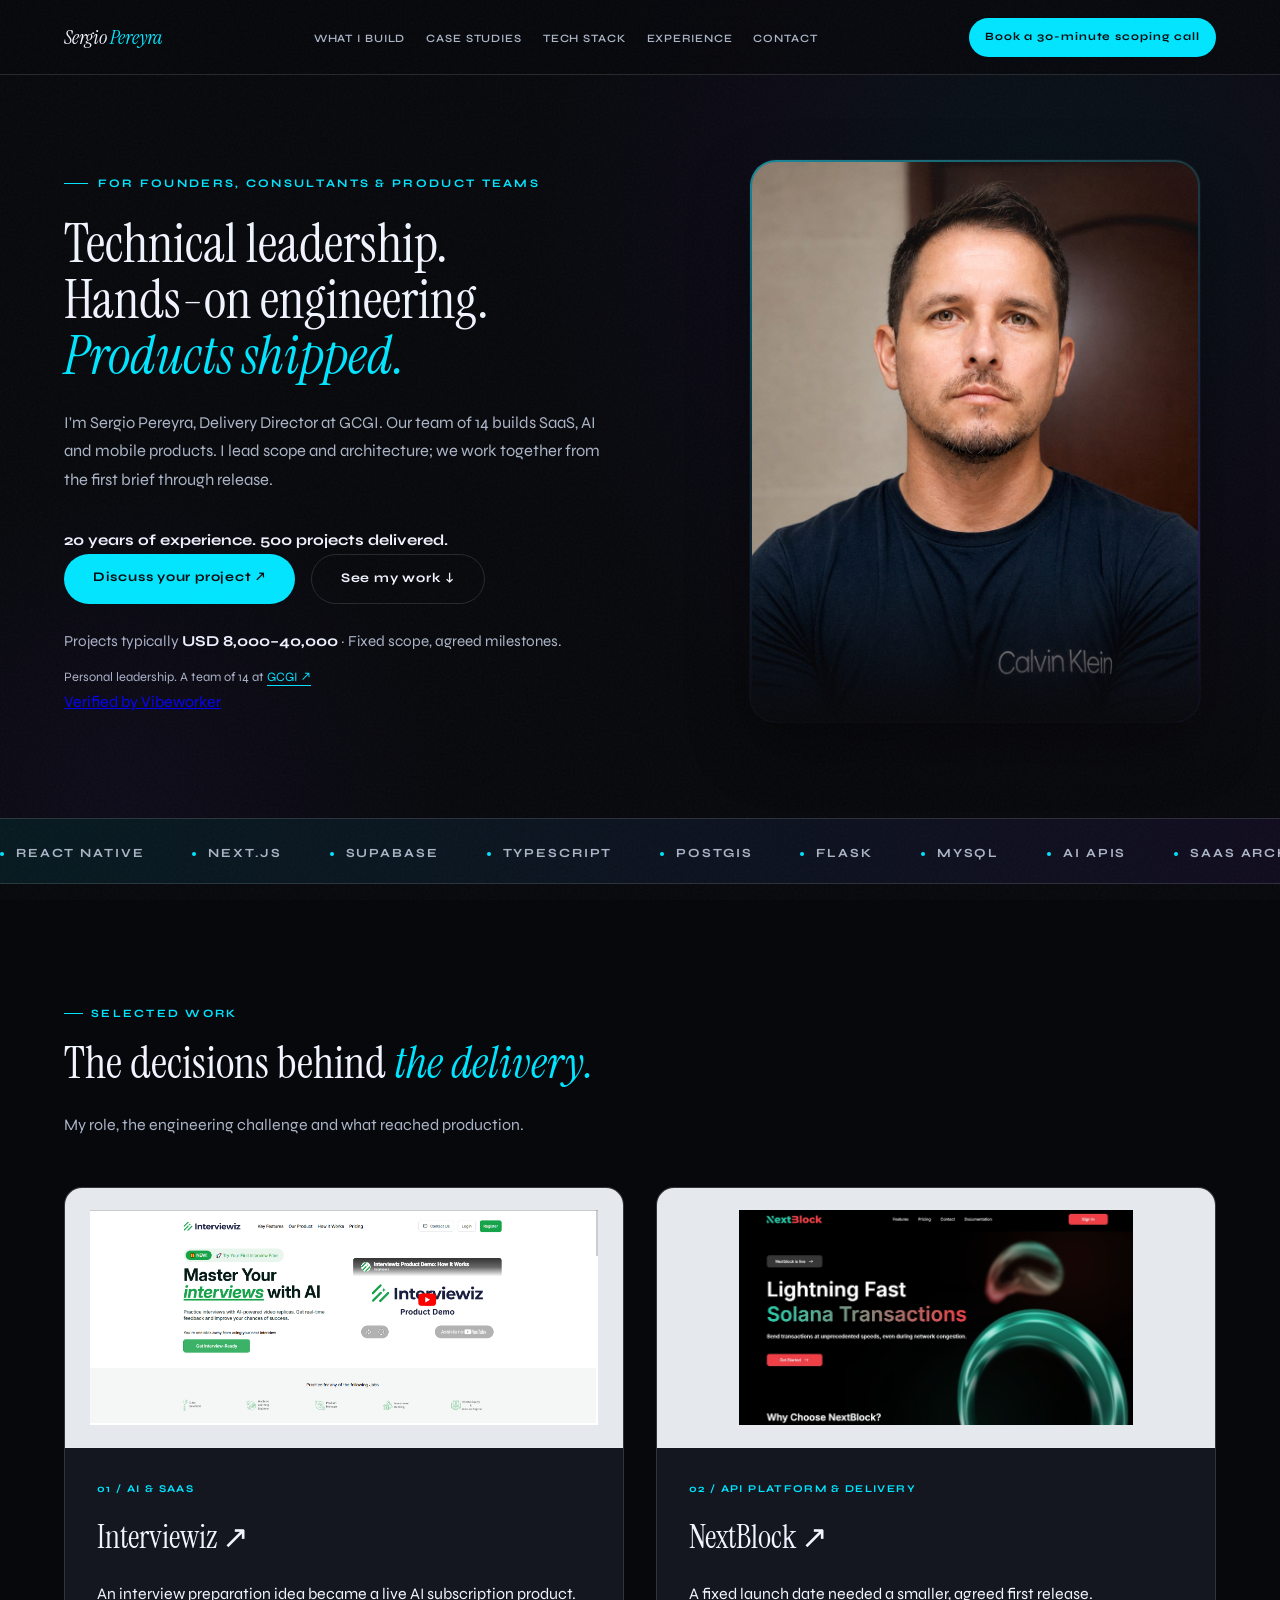
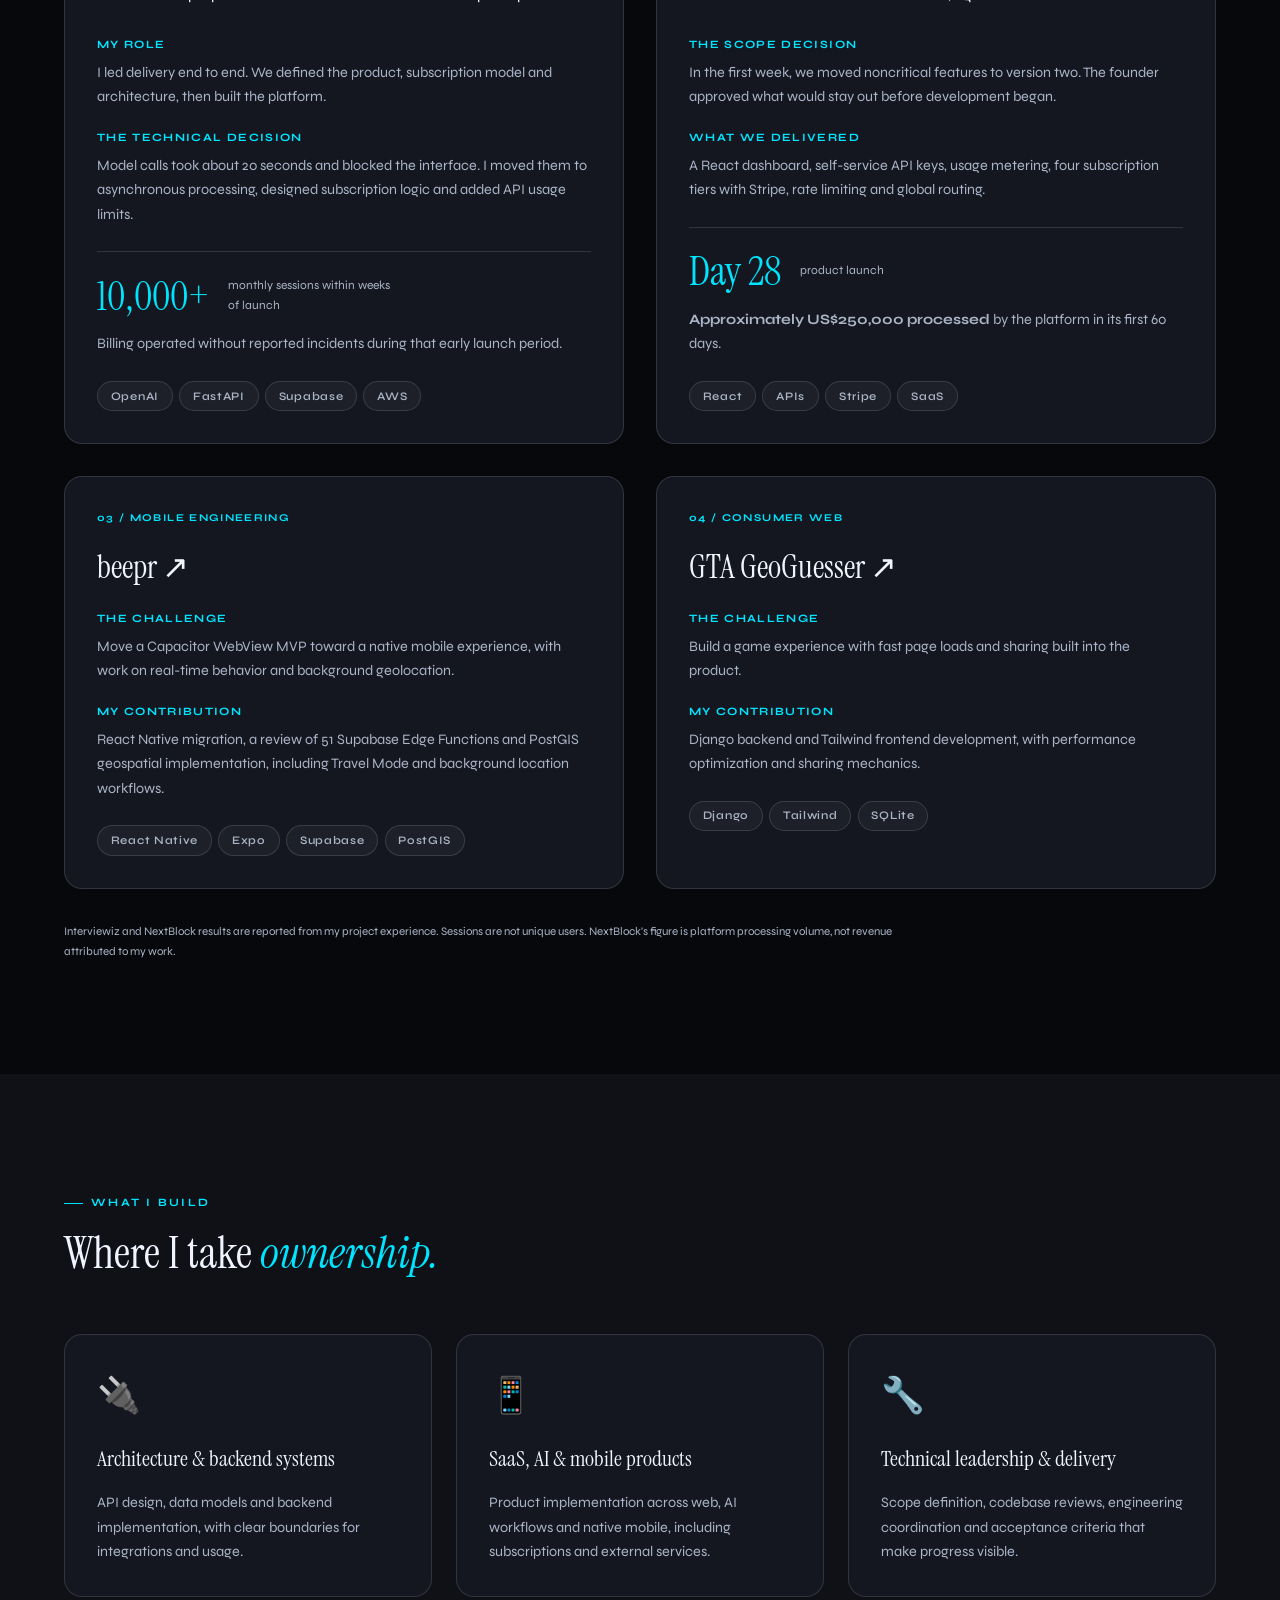
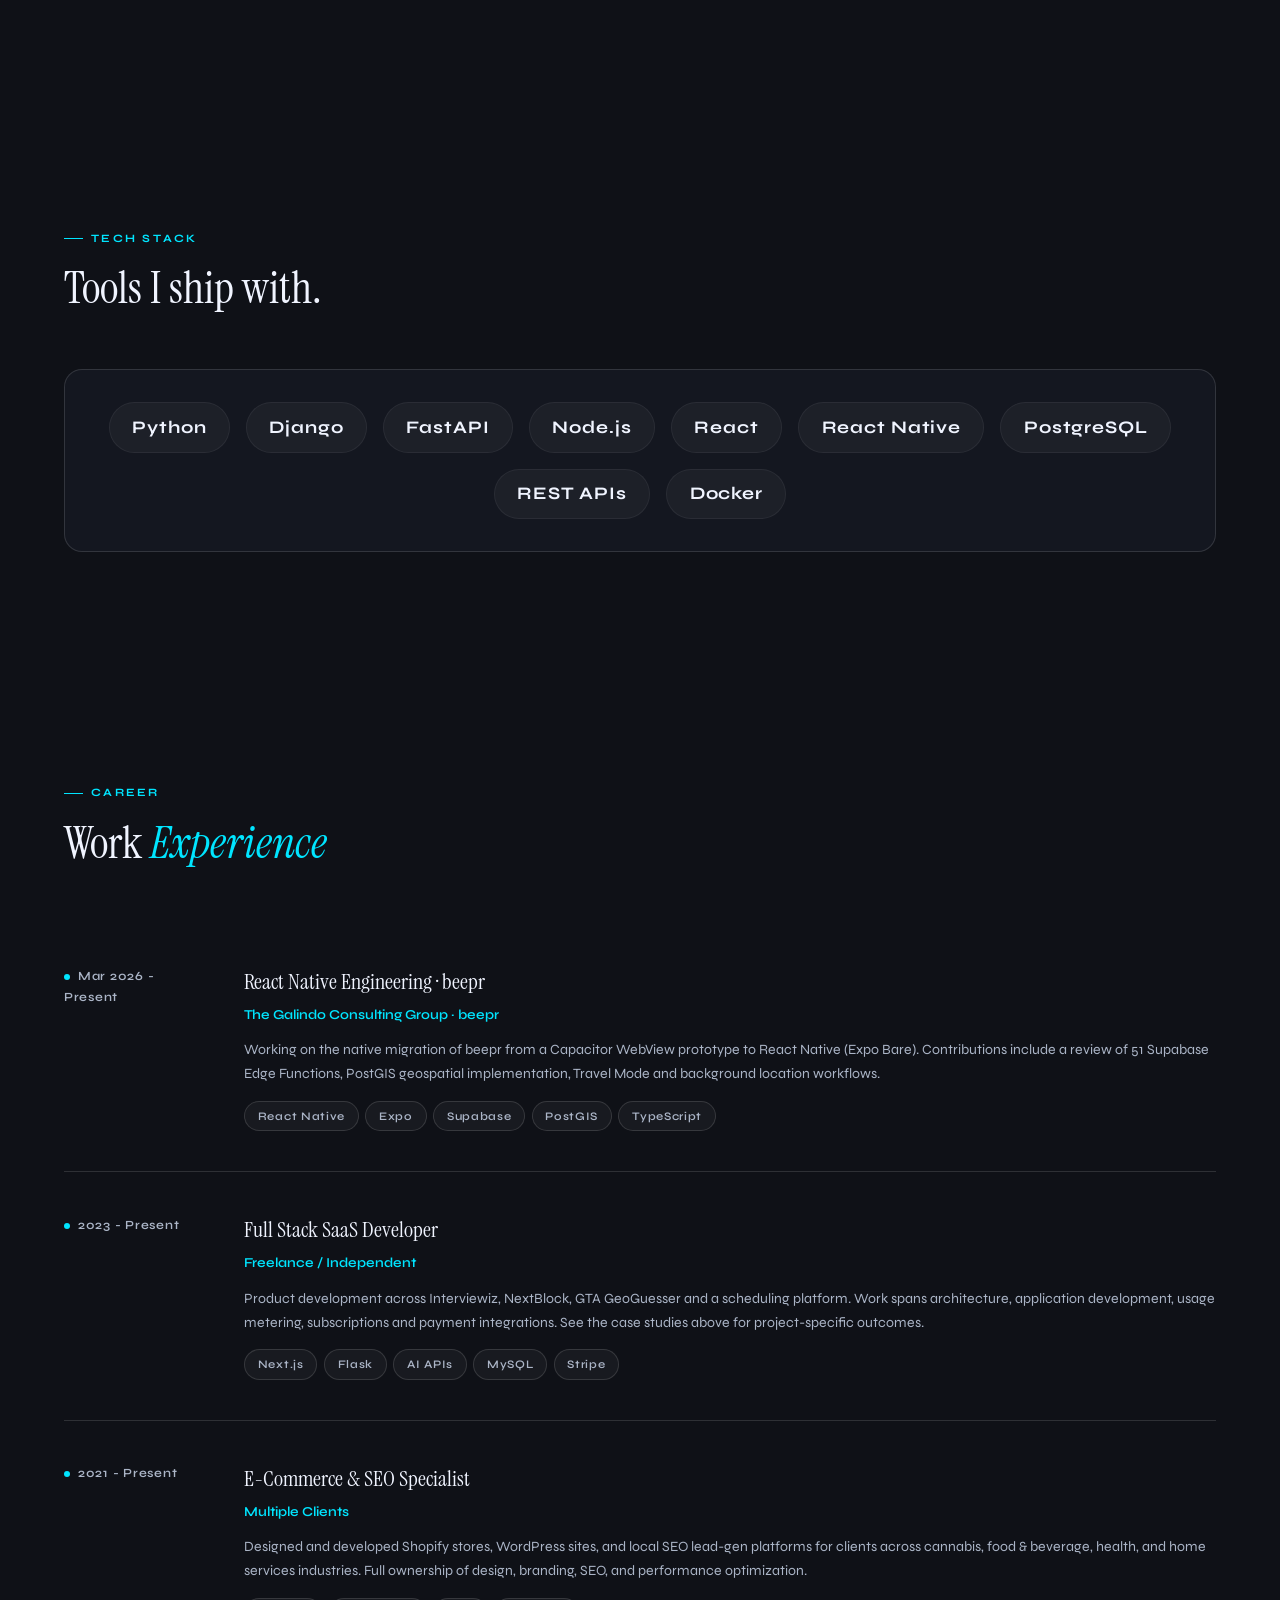
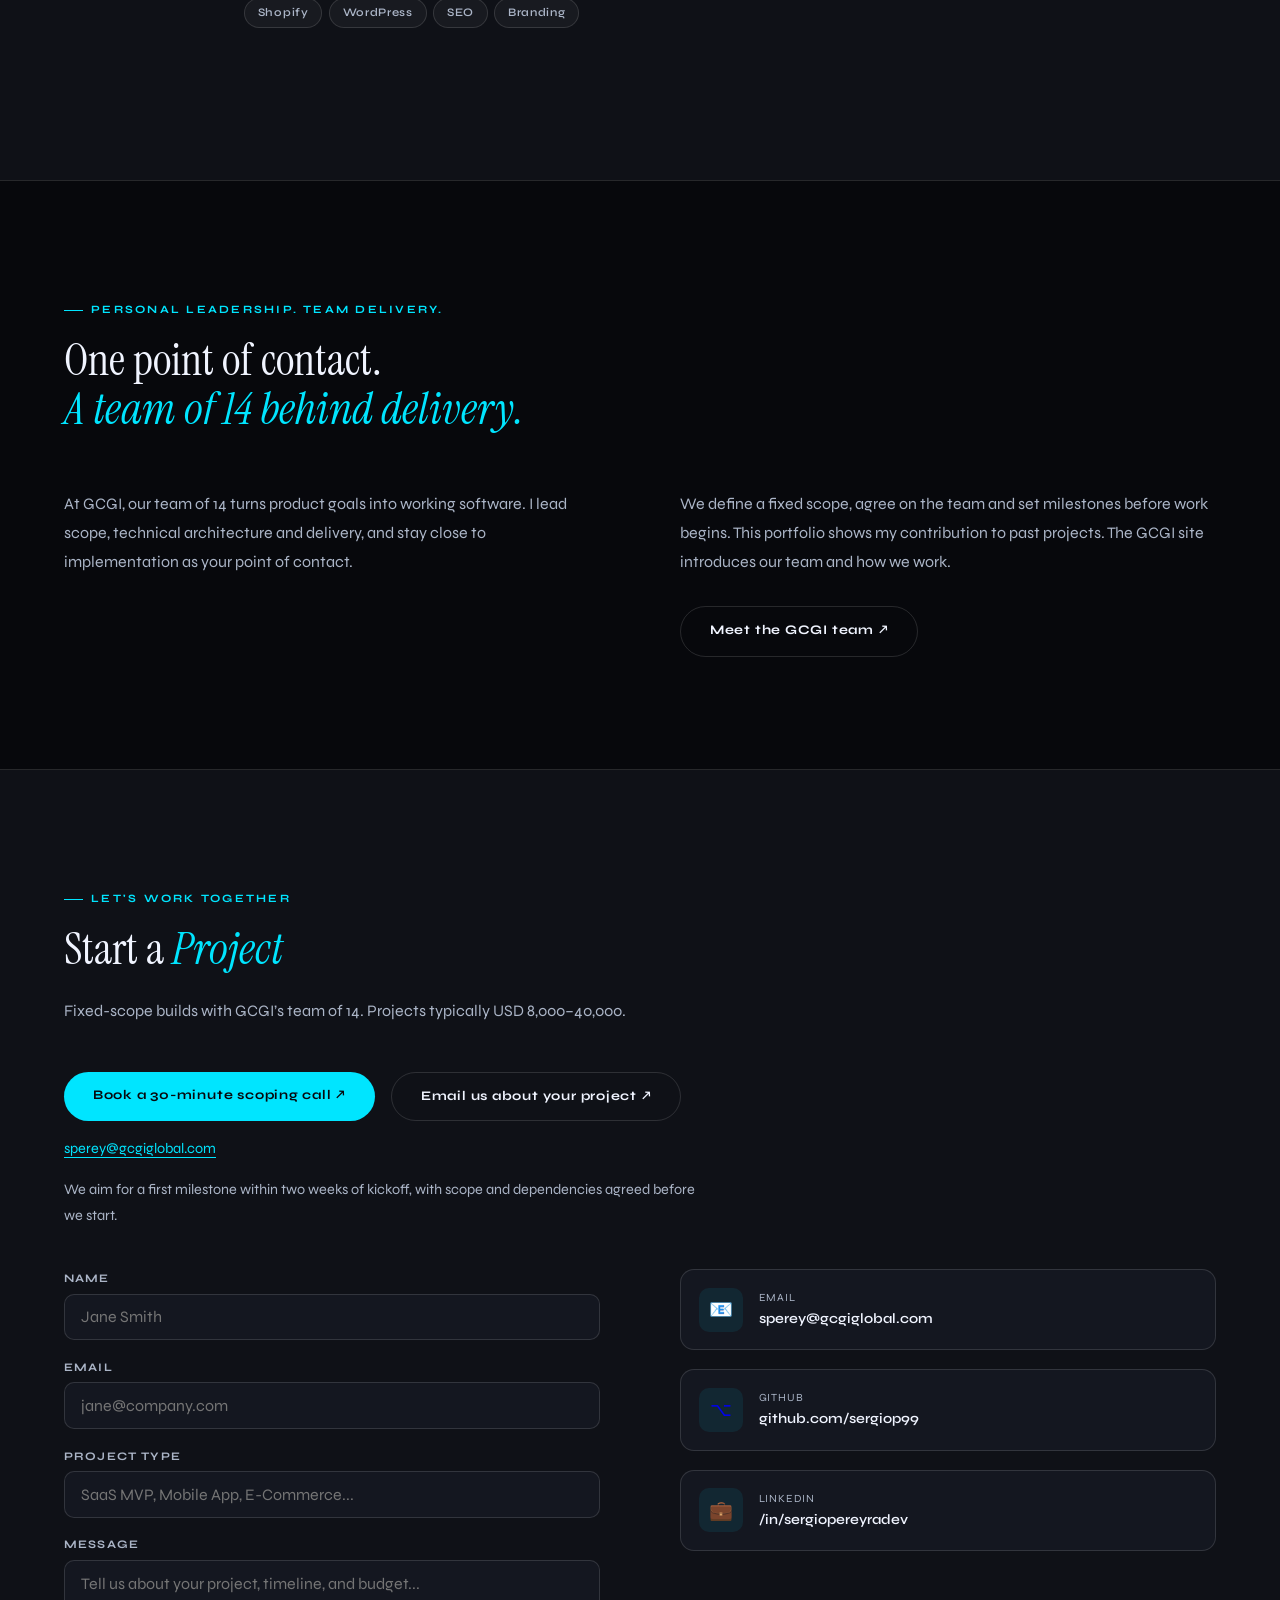
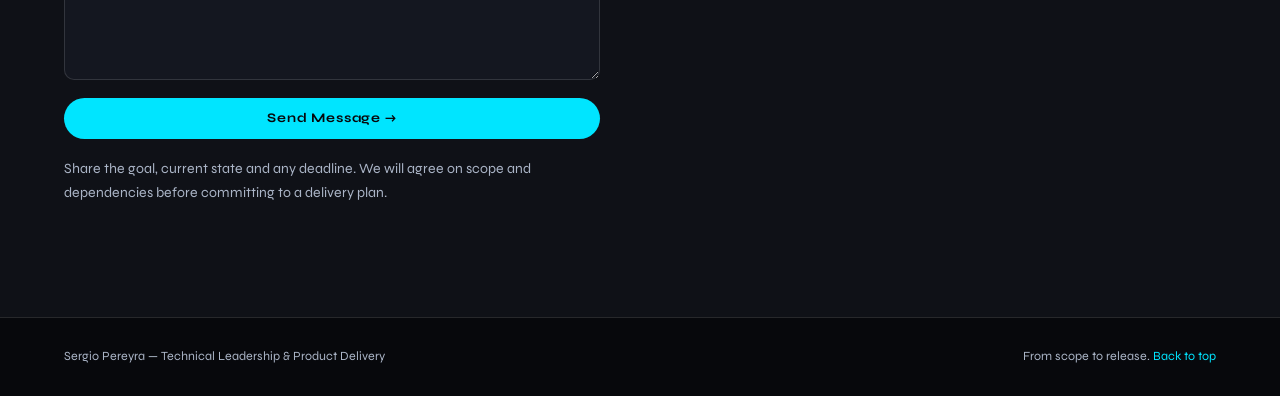
==== commit 24e9f525: "Add Vibeworker verification widget" ====
--- a/index.html
+++ b/index.html
@@ -45,6 +45,9 @@
     </div>
     <p class="project-offer">Projects typically <strong>USD 8,000–40,000</strong> · Fixed scope, agreed milestones.</p>
     <p class="hero-affiliation">Personal leadership. A team of 14 at <a href="https://galindo-consulting.vercel.app/" target="_blank" rel="noopener noreferrer">GCGI ↗</a></p>
+    <div class="vibeworker-widget" data-profile="~01c3d3c26484fa3d2a" data-size="medium">
+      <a href="https://tryvibeworker.com/upwork-widget?ref=widget&amp;w=01c3d3c26484fa3d2a">Verified by Vibeworker</a>
+    </div>
   </div>
 
   <div class="hero-visual">
@@ -323,5 +326,6 @@
   }
 });
 </script>
+<script async src="https://tryvibeworker.com/embed/widget.js"></script>
 </body>
 </html>
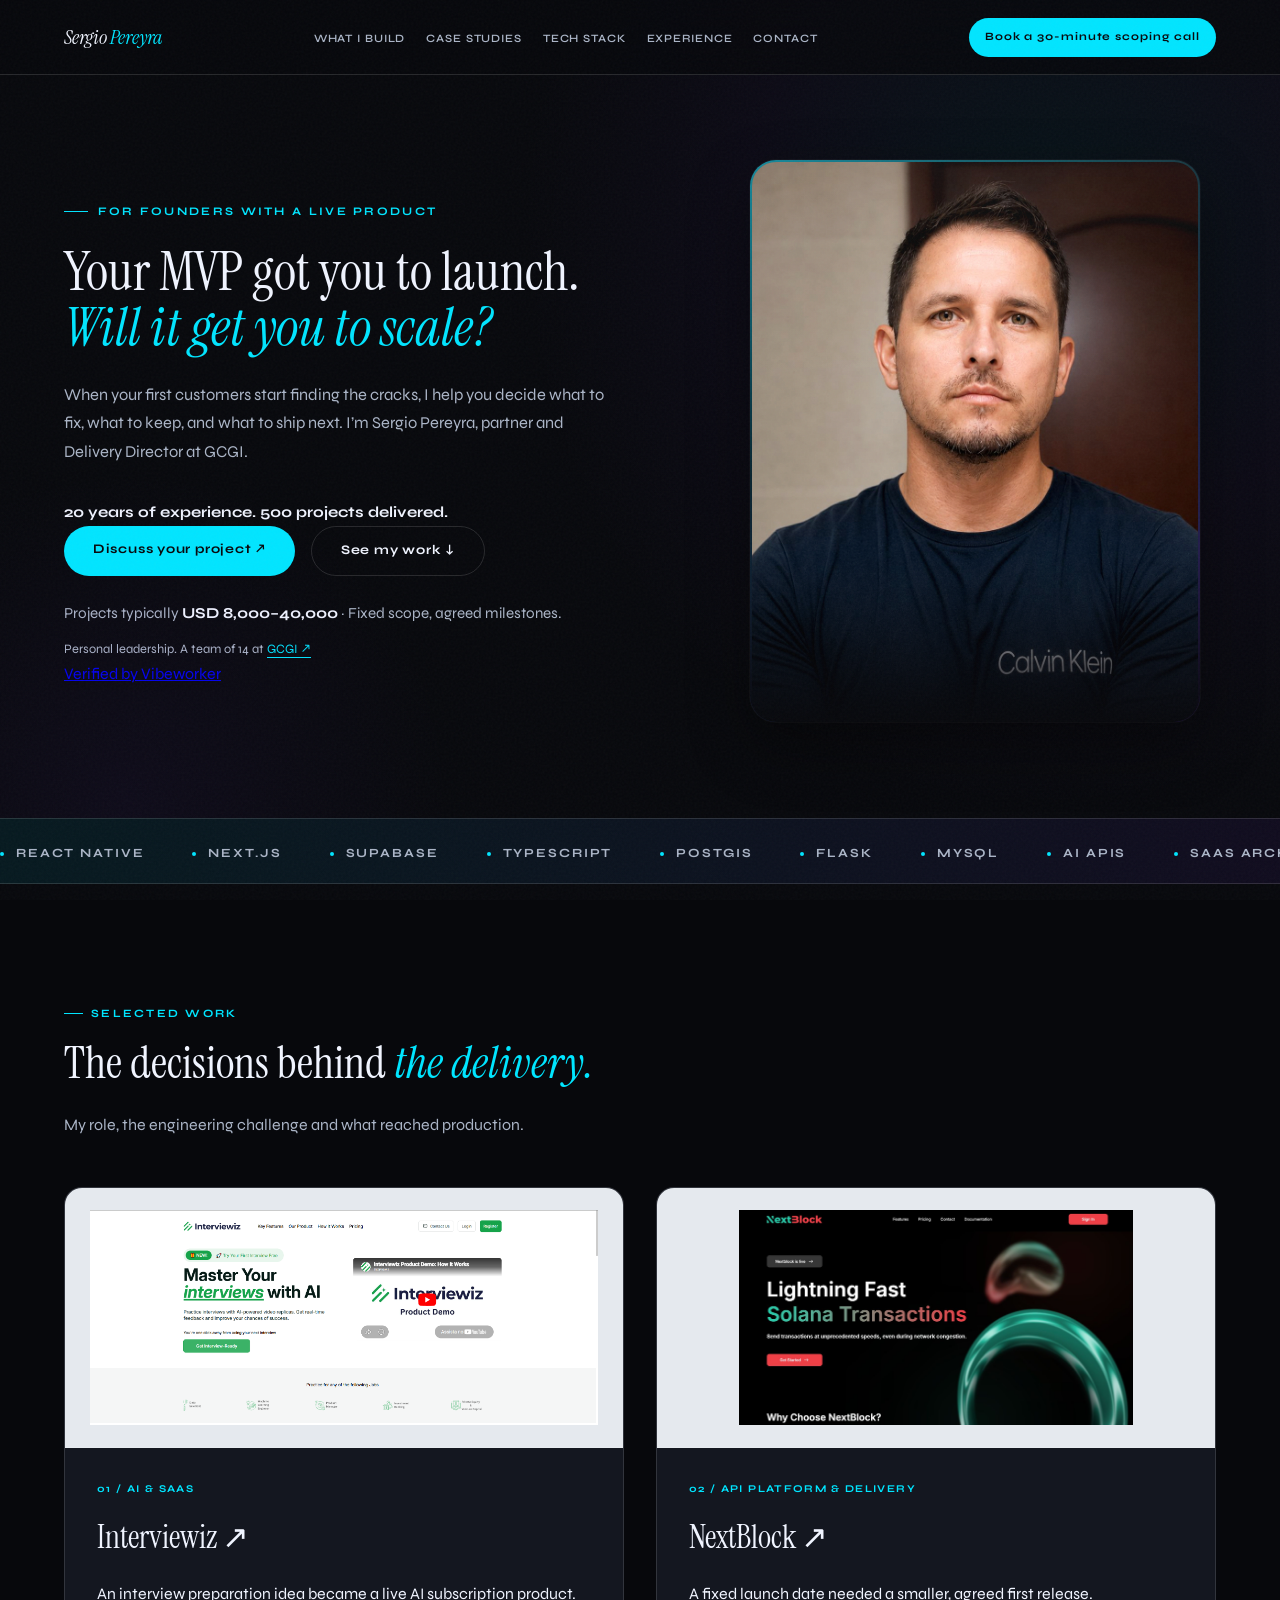
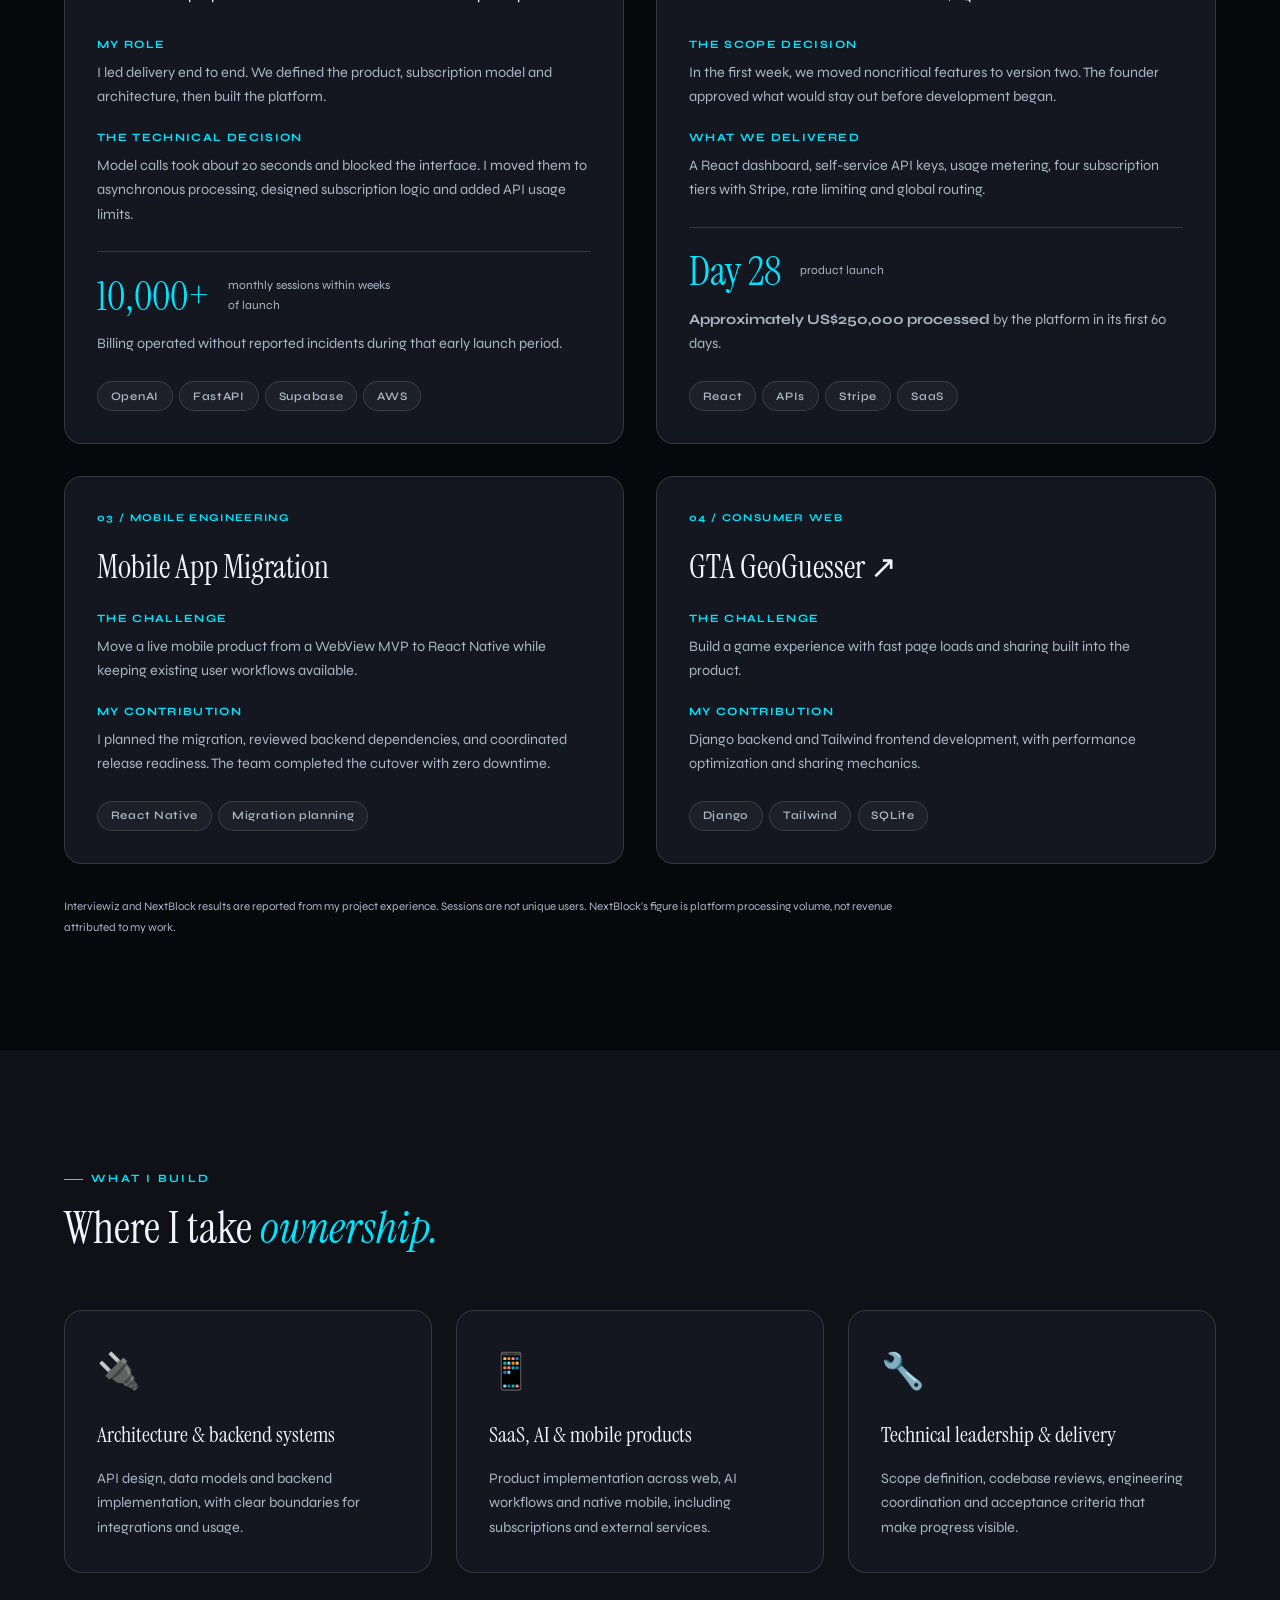
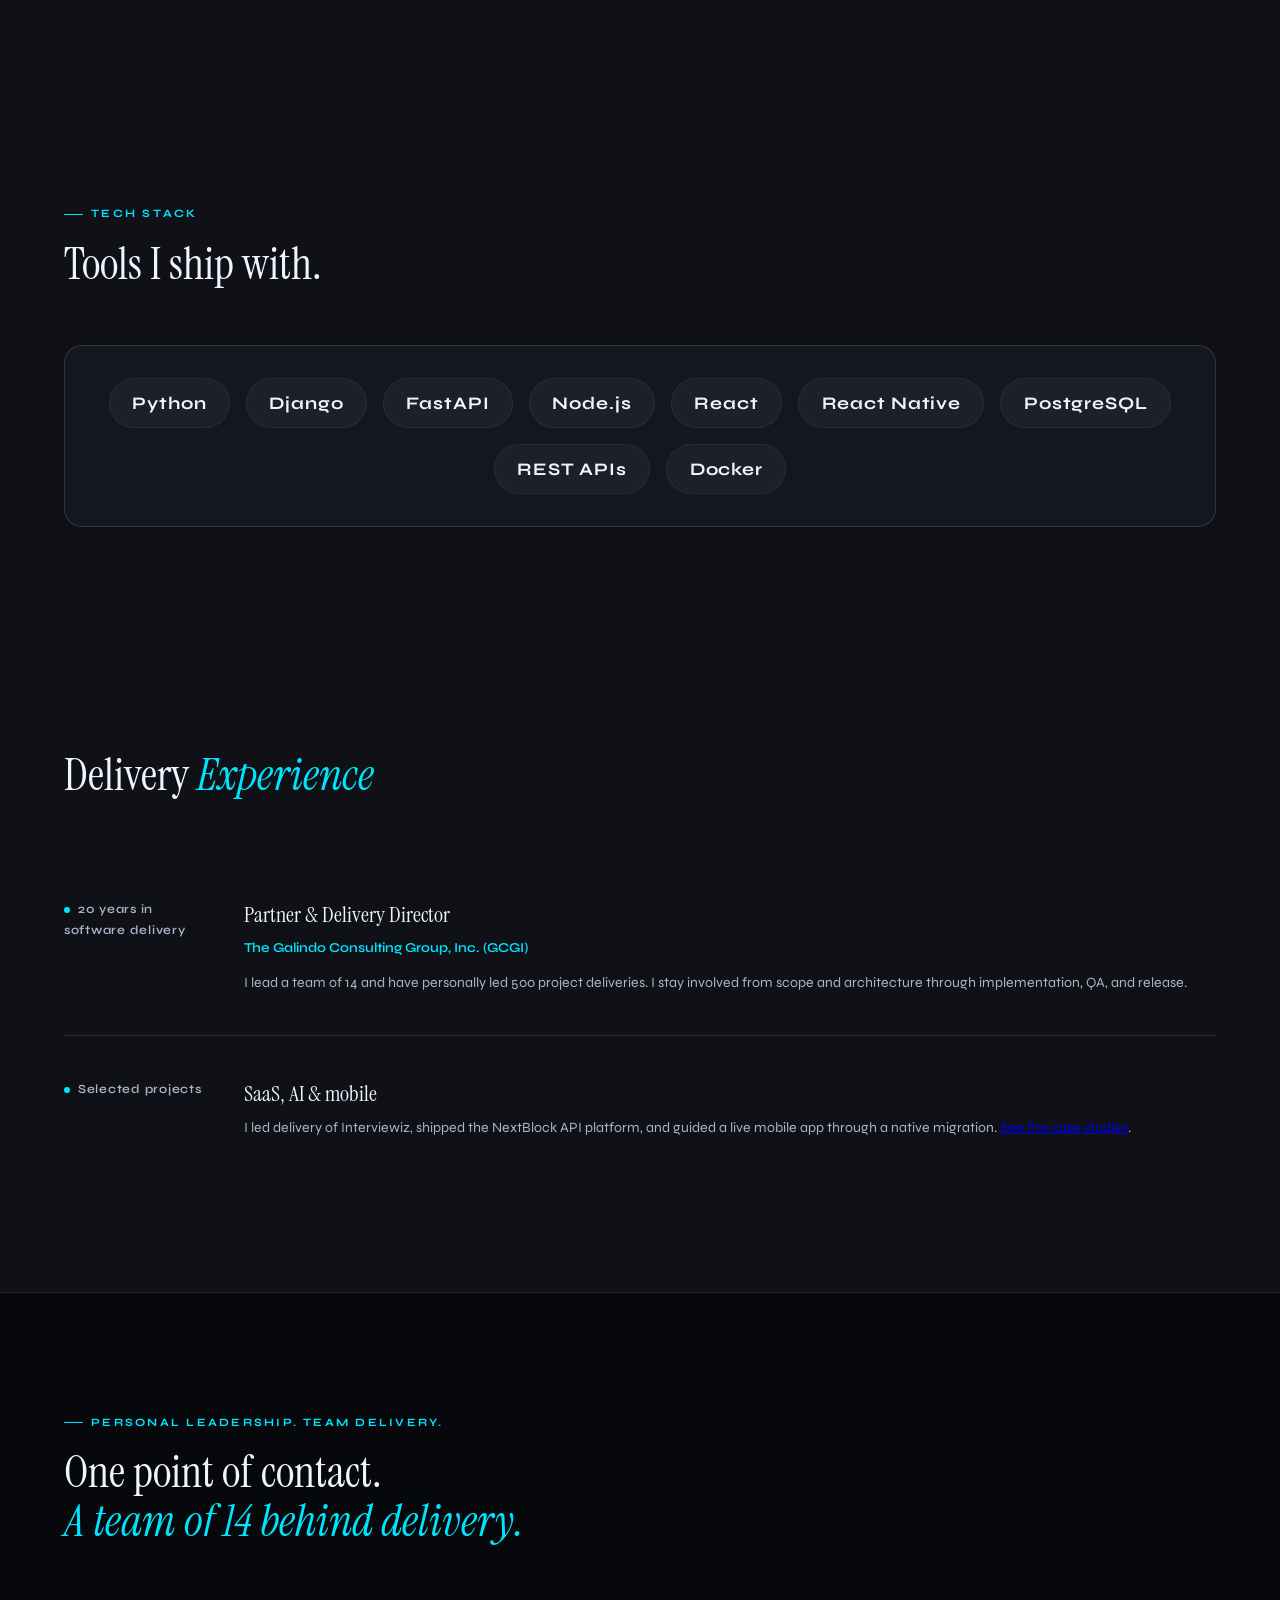
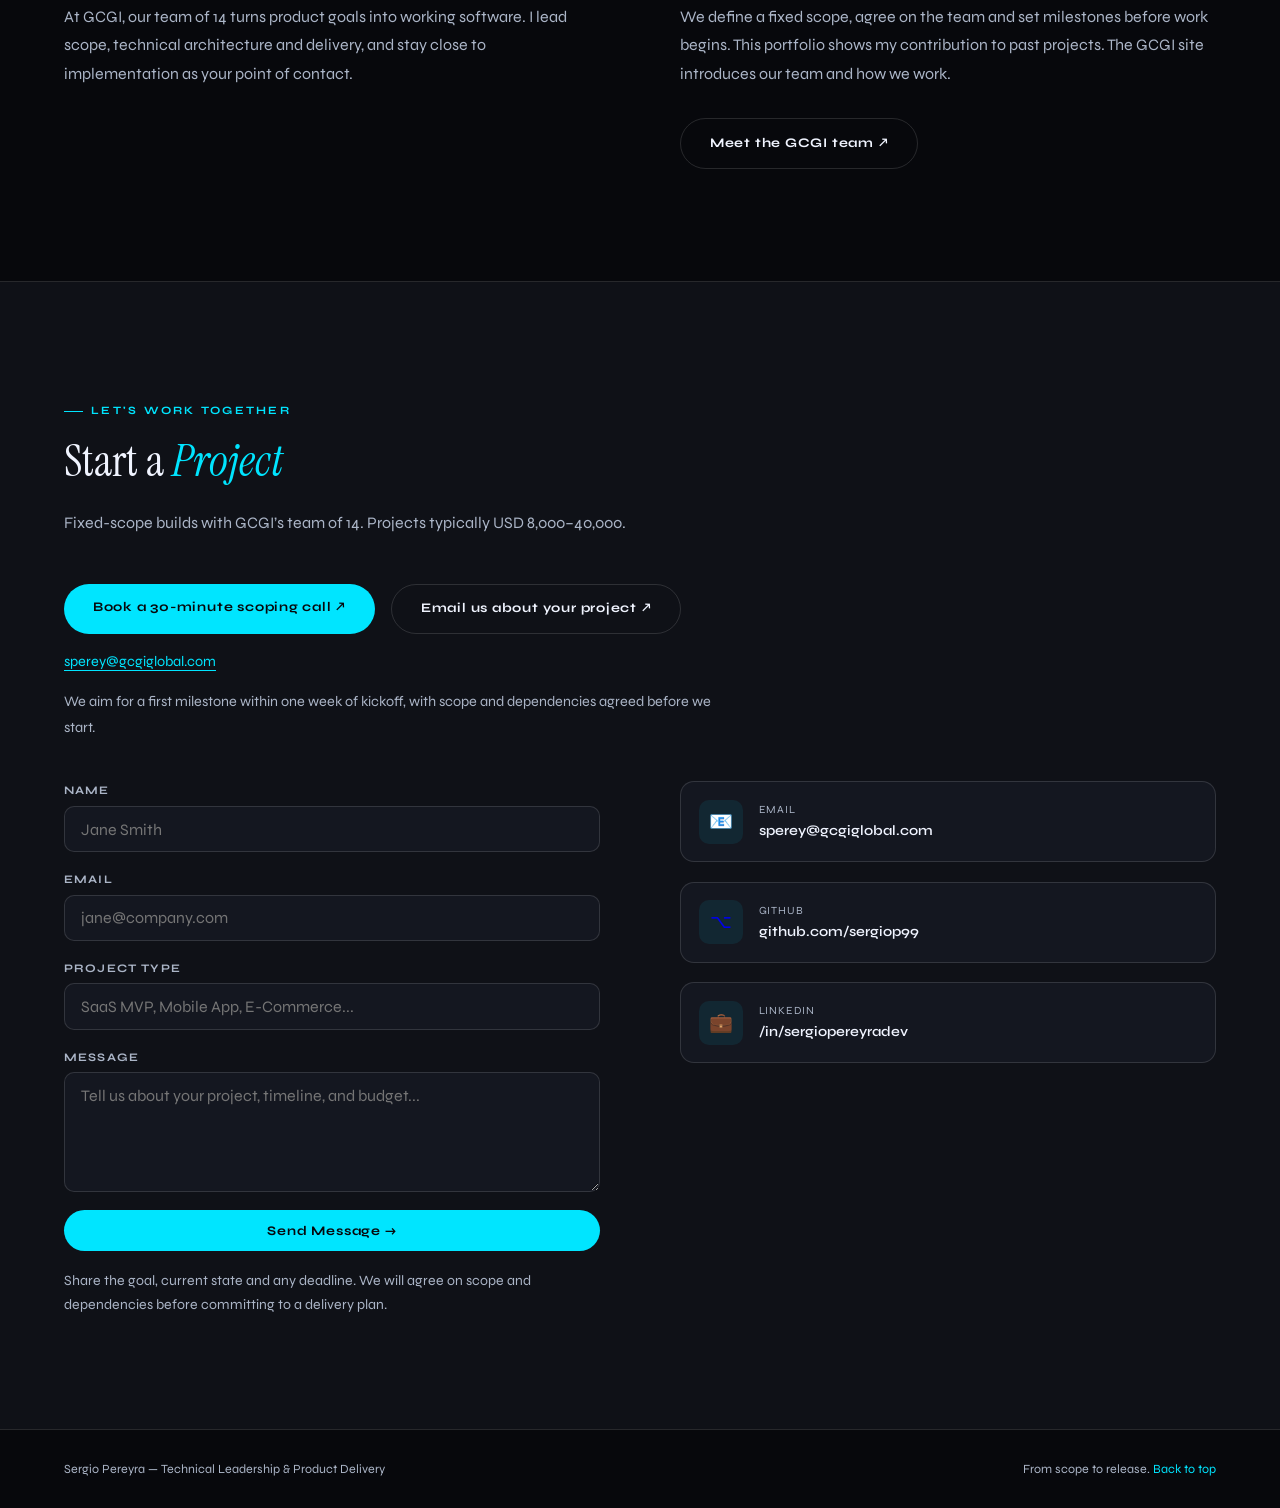
==== commit 0901f326: "Align portfolio messaging with delivery leadership" ====
--- a/index.html
+++ b/index.html
@@ -4,7 +4,7 @@
 <meta charset="UTF-8"/>
 <meta name="viewport" content="width=device-width,initial-scale=1.0"/>
 <title>Sergio Pereyra — Technical Leadership & Product Delivery</title>
-<meta name="description" content="SaaS, AI and mobile builds with GCGI’s team of 14. Projects typically USD 8,000–40,000. Sergio Pereyra leads scope, architecture and delivery.">
+<meta name="description" content="Sergio Pereyra helps founders take live SaaS, AI and mobile products from MVP to scale. Partner and Delivery Director at GCGI.">
 <link rel="canonical" href="https://sergiopereyra-dev.vercel.app/">
 <meta property="og:title" content="Sergio Pereyra — Technical Leadership & Product Delivery">
 <meta property="og:description" content="GCGI: a team of 14 building SaaS, AI and mobile products. Projects typically USD 8,000–40,000. Clear scope and accountable delivery.">
@@ -35,9 +35,9 @@
   <div class="hero-glow2"></div>
 
   <div class="hero-text">
-    <div class="hero-eyebrow">For founders, consultants & product teams</div>
-    <h1>Technical leadership.<br>Hands-on engineering.<br><em>Products shipped.</em></h1>
-    <p class="hero-sub">I'm Sergio Pereyra, Delivery Director at GCGI. Our team of 14 builds SaaS, AI and mobile products. I lead scope and architecture; we work together from the first brief through release.</p>
+    <div class="hero-eyebrow">For founders with a live product</div>
+    <h1>Your MVP got you to launch.<br><em>Will it get you to scale?</em></h1>
+    <p class="hero-sub">When your first customers start finding the cracks, I help you decide what to fix, what to keep, and what to ship next. I’m Sergio Pereyra, partner and Delivery Director at GCGI.</p>
     <p class="hero-track-record">20 years of experience. 500 projects delivered.</p>
     <div class="hero-actions">
       <a href="#contact" class="btn btn-cyan">Discuss your project ↗</a>
@@ -120,10 +120,10 @@
     </article>
     <article class="case-card secondary-case">
       <p class="case-kicker">03 / MOBILE ENGINEERING</p>
-      <h3 class="case-title"><a href="https://apps.apple.com/us/app/beepr-your-cannabis-your-way/id6749667346" target="_blank" rel="noopener noreferrer">beepr ↗</a></h3>
-      <div class="case-block"><div class="case-label">The challenge</div><p class="case-text">Move a Capacitor WebView MVP toward a native mobile experience, with work on real-time behavior and background geolocation.</p></div>
-      <div class="case-block"><div class="case-label">My contribution</div><p class="case-text">React Native migration, a review of 51 Supabase Edge Functions and PostGIS geospatial implementation, including Travel Mode and background location workflows.</p></div>
-      <div class="case-stack"><span class="pill">React Native</span><span class="pill">Expo</span><span class="pill">Supabase</span><span class="pill">PostGIS</span></div>
+      <h3 class="case-title">Mobile App Migration</h3>
+      <div class="case-block"><div class="case-label">The challenge</div><p class="case-text">Move a live mobile product from a WebView MVP to React Native while keeping existing user workflows available.</p></div>
+      <div class="case-block"><div class="case-label">My contribution</div><p class="case-text">I planned the migration, reviewed backend dependencies, and coordinated release readiness. The team completed the cutover with zero downtime.</p></div>
+      <div class="case-stack"><span class="pill">React Native</span><span class="pill">Migration planning</span></div>
     </article>
     <article class="case-card secondary-case">
       <p class="case-kicker">04 / CONSUMER WEB</p>
@@ -175,34 +175,21 @@
 </section>
 
 <section class="exp-section reveal" id="experience">
-  <div class="section-tag">Career</div>
-  <h2>Work <em>Experience</em></h2>
+  <h2>Delivery <em>Experience</em></h2>
   <div class="exp-grid">
     <div class="exp-item">
-      <div class="exp-date"><span class="exp-dot"></span>Mar 2026 - Present</div>
+      <div class="exp-date"><span class="exp-dot"></span>20 years in software delivery</div>
       <div>
-        <div class="exp-role">React Native Engineering · beepr</div>
-        <div class="exp-company">The Galindo Consulting Group · beepr</div>
-        <div class="exp-desc">Working on the native migration of beepr from a Capacitor WebView prototype to React Native (Expo Bare). Contributions include a review of 51 Supabase Edge Functions, PostGIS geospatial implementation, Travel Mode and background location workflows.</div>
-        <div class="exp-tags"><span class="pill">React Native</span><span class="pill">Expo</span><span class="pill">Supabase</span><span class="pill">PostGIS</span><span class="pill">TypeScript</span></div>
+        <div class="exp-role">Partner &amp; Delivery Director</div>
+        <div class="exp-company">The Galindo Consulting Group, Inc. (GCGI)</div>
+        <p class="exp-desc">I lead a team of 14 and have personally led 500 project deliveries. I stay involved from scope and architecture through implementation, QA, and release.</p>
       </div>
     </div>
     <div class="exp-item">
-      <div class="exp-date"><span class="exp-dot"></span>2023 - Present</div>
+      <div class="exp-date"><span class="exp-dot"></span>Selected projects</div>
       <div>
-        <div class="exp-role">Full Stack SaaS Developer</div>
-        <div class="exp-company">Freelance / Independent</div>
-        <div class="exp-desc">Product development across Interviewiz, NextBlock, GTA GeoGuesser and a scheduling platform. Work spans architecture, application development, usage metering, subscriptions and payment integrations. See the case studies above for project-specific outcomes.</div>
-        <div class="exp-tags"><span class="pill">Next.js</span><span class="pill">Flask</span><span class="pill">AI APIs</span><span class="pill">MySQL</span><span class="pill">Stripe</span></div>
-      </div>
-    </div>
-    <div class="exp-item">
-      <div class="exp-date"><span class="exp-dot"></span>2021 - Present</div>
-      <div>
-        <div class="exp-role">E-Commerce & SEO Specialist</div>
-        <div class="exp-company">Multiple Clients</div>
-        <div class="exp-desc">Designed and developed Shopify stores, WordPress sites, and local SEO lead-gen platforms for clients across cannabis, food & beverage, health, and home services industries. Full ownership of design, branding, SEO, and performance optimization.</div>
-        <div class="exp-tags"><span class="pill">Shopify</span><span class="pill">WordPress</span><span class="pill">SEO</span><span class="pill">Branding</span></div>
+        <div class="exp-role">SaaS, AI &amp; mobile</div>
+        <p class="exp-desc">I led delivery of Interviewiz, shipped the NextBlock API platform, and guided a live mobile app through a native migration. <a href="#case-studies">See the case studies</a>.</p>
       </div>
     </div>
   </div>
@@ -223,7 +210,7 @@
     <a href="mailto:sperey@gcgiglobal.com?subject=GCGI%20project%20inquiry" class="btn btn-ghost">Email us about your project ↗</a>
   </div>
   <p class="contact-email"><a href="mailto:sperey@gcgiglobal.com">sperey@gcgiglobal.com</a></p>
-  <p class="contact-delivery">We aim for a first milestone within two weeks of kickoff, with scope and dependencies agreed before we start.</p>
+  <p class="contact-delivery">We aim for a first milestone within one week of kickoff, with scope and dependencies agreed before we start.</p>
   <div class="contact-grid">
     <form class="contact-form">
       <div class="f-group">
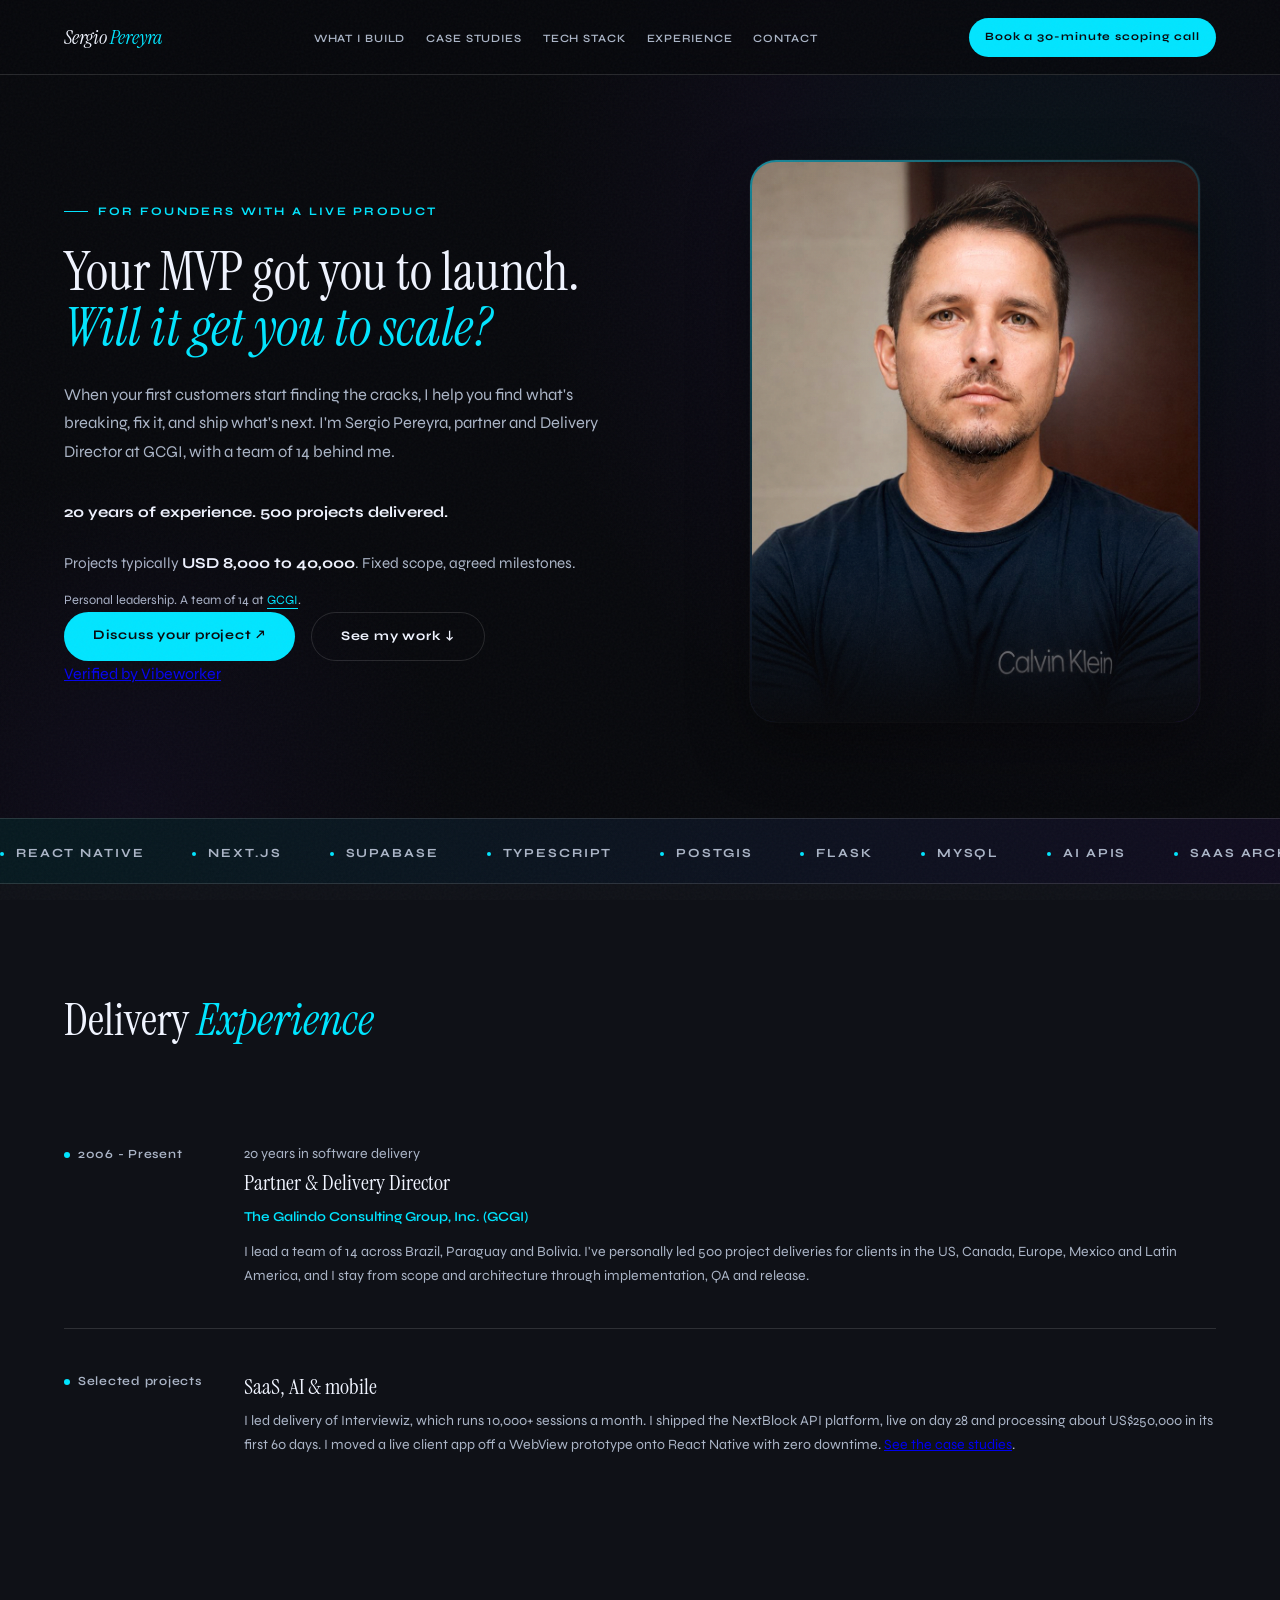
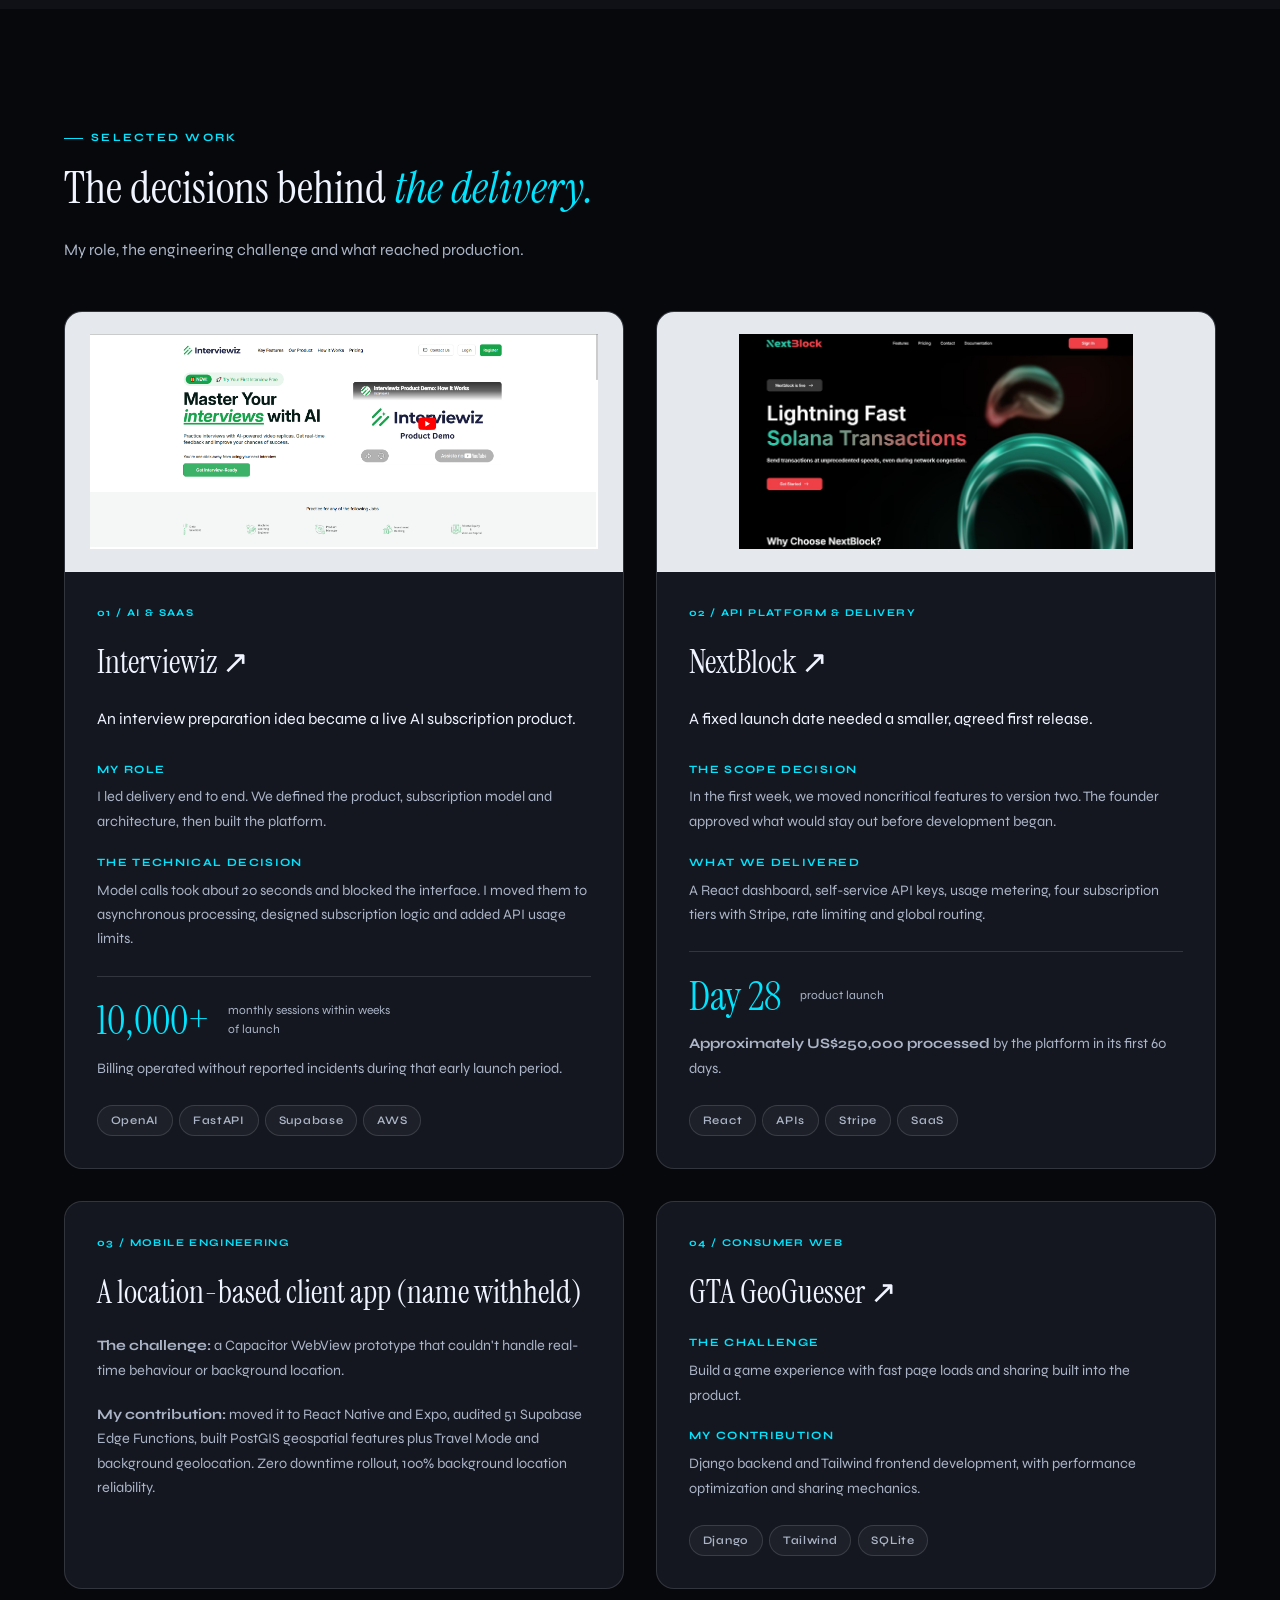
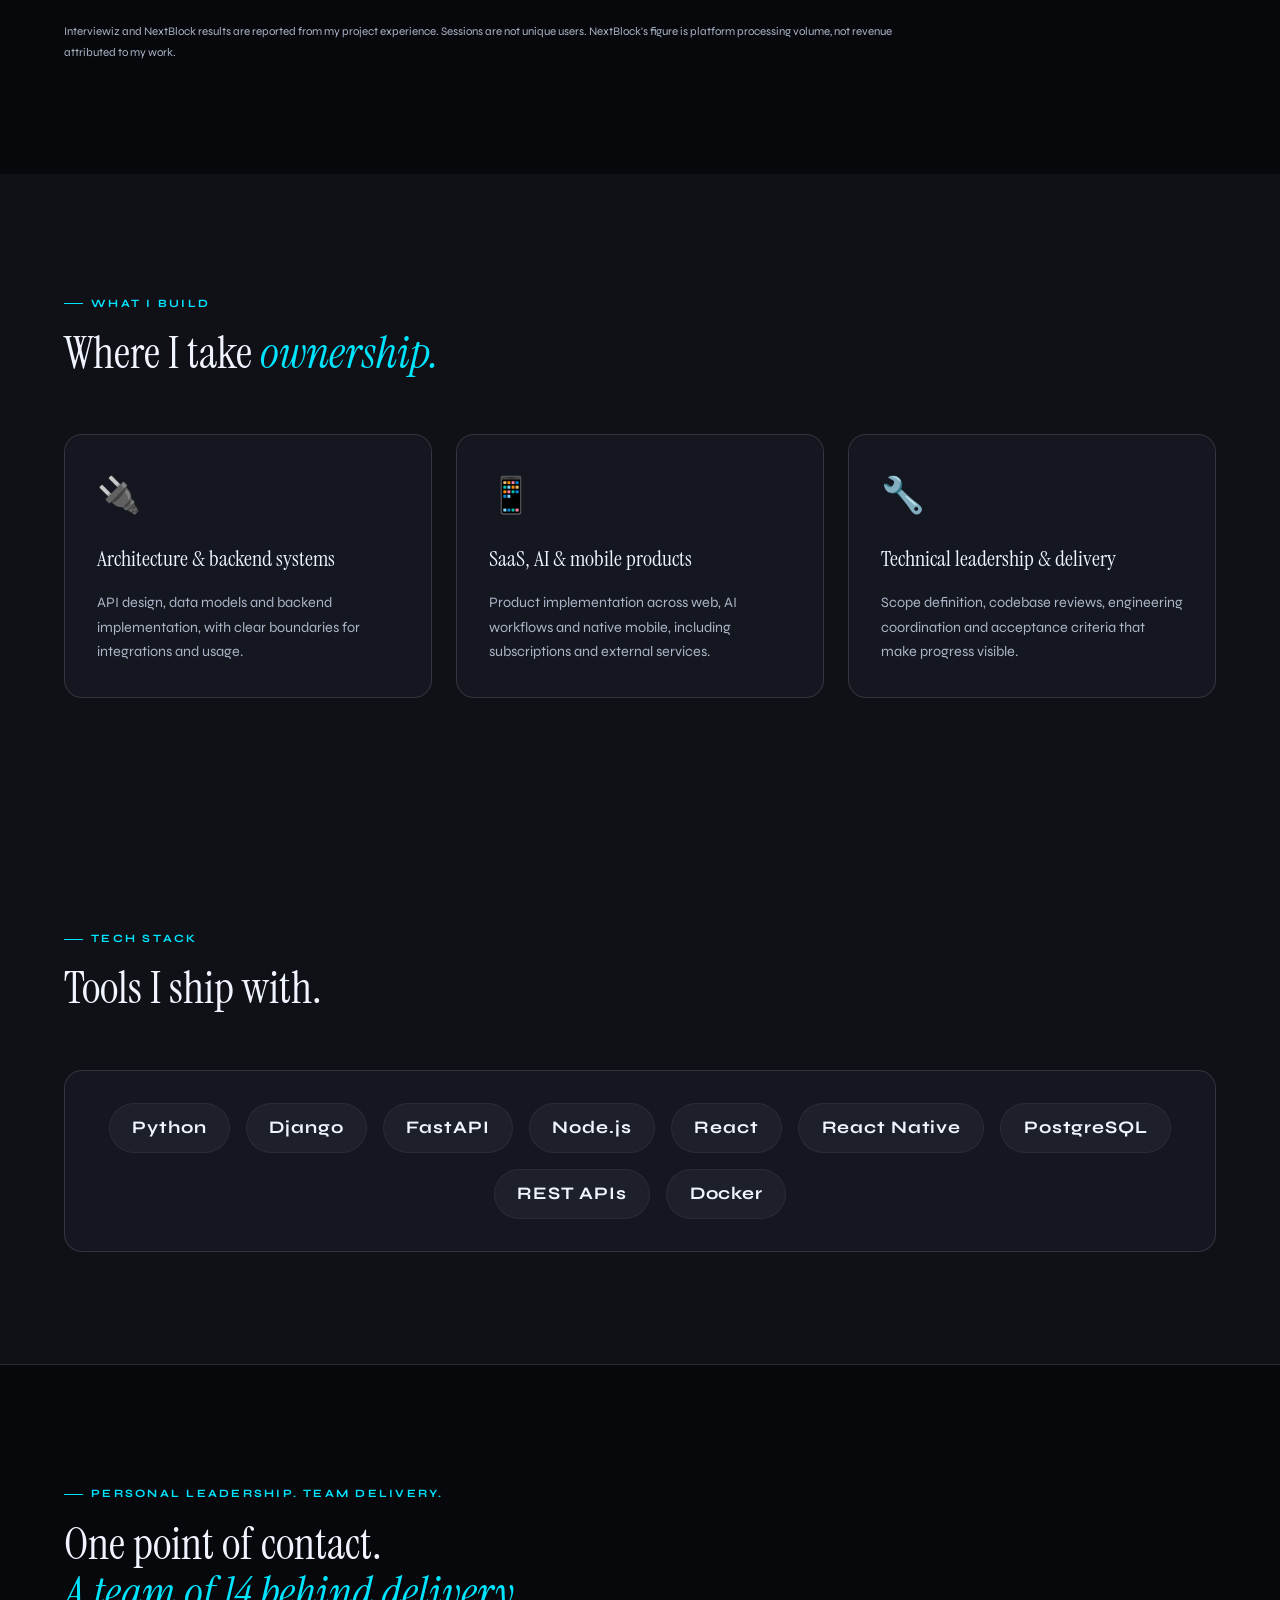
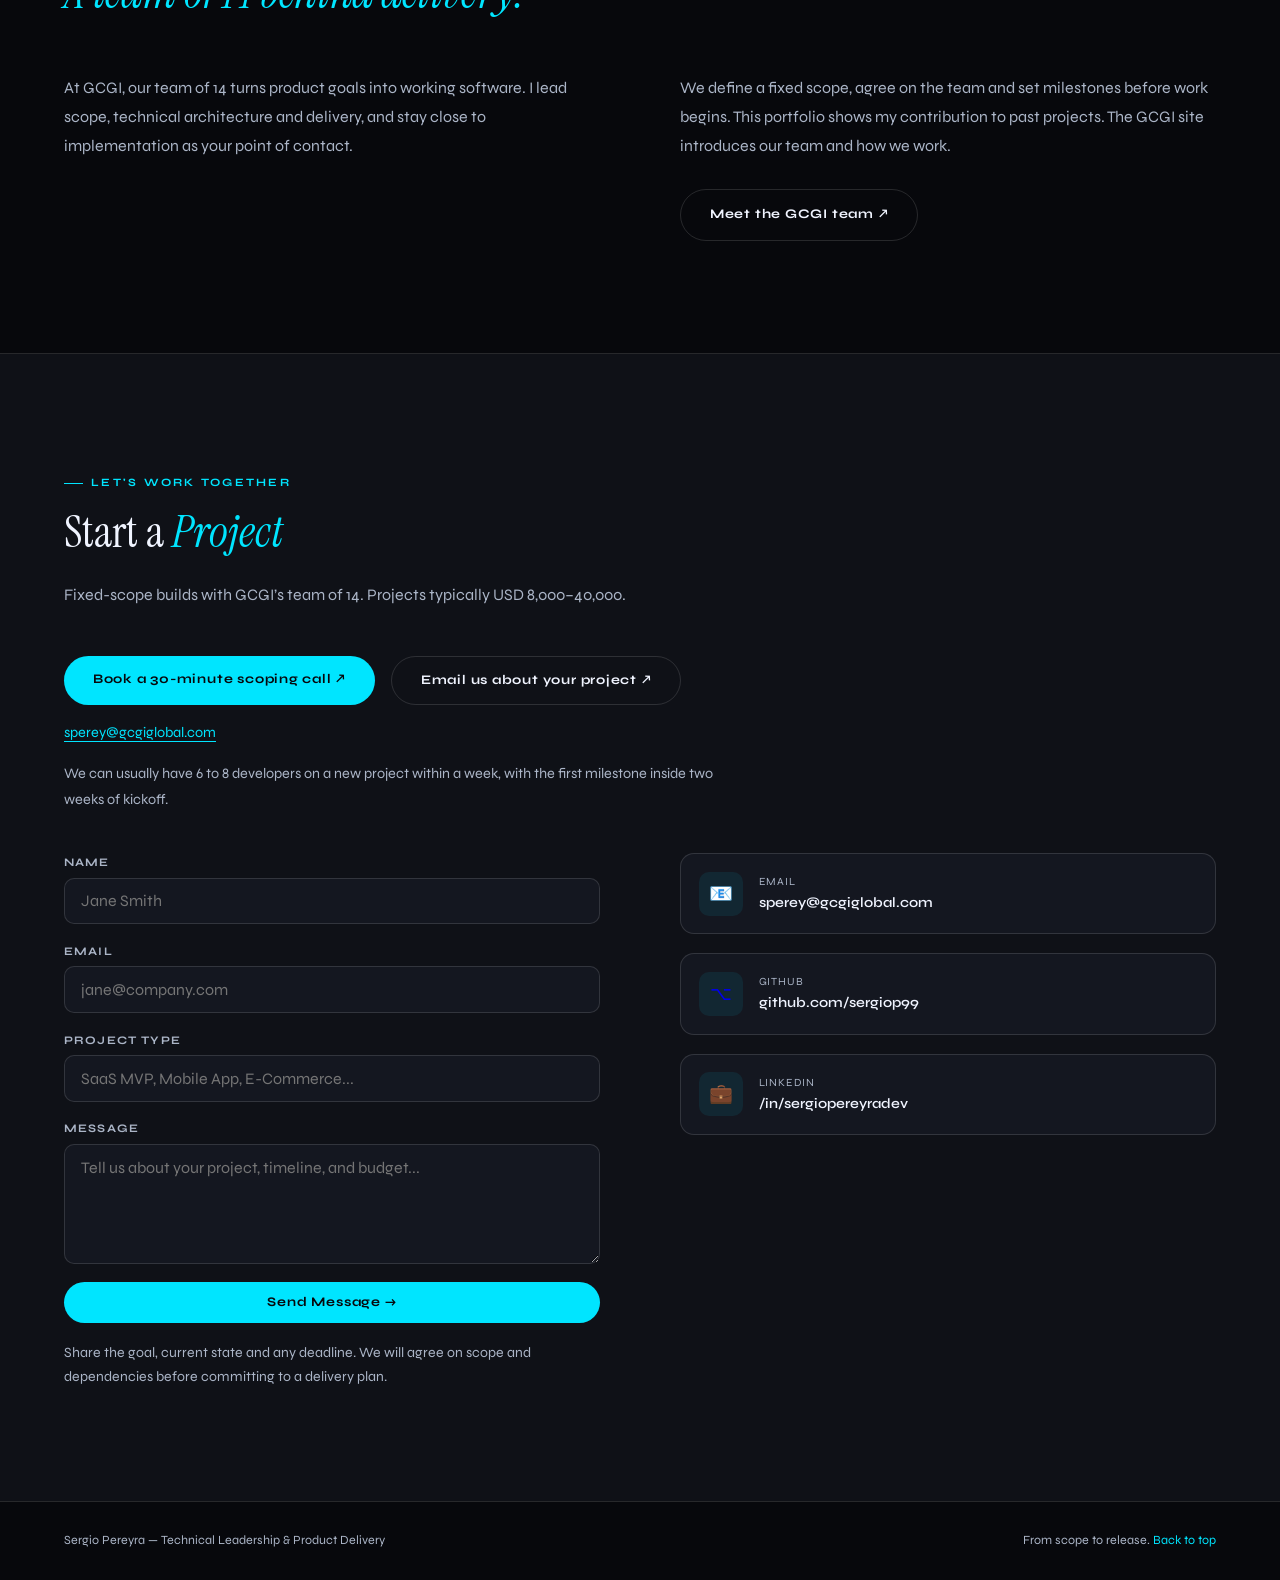
==== commit 84530085: "Revise hero section and add experience detailsUpdate portfolio delivery copy and anonymize mobile ca" ====
--- a/index.html
+++ b/index.html
@@ -37,14 +37,14 @@
   <div class="hero-text">
     <div class="hero-eyebrow">For founders with a live product</div>
     <h1>Your MVP got you to launch.<br><em>Will it get you to scale?</em></h1>
-    <p class="hero-sub">When your first customers start finding the cracks, I help you decide what to fix, what to keep, and what to ship next. I’m Sergio Pereyra, partner and Delivery Director at GCGI.</p>
+    <p class="hero-sub">When your first customers start finding the cracks, I help you find what's breaking, fix it, and ship what's next. I'm Sergio Pereyra, partner and Delivery Director at GCGI, with a team of 14 behind me.</p>
     <p class="hero-track-record">20 years of experience. 500 projects delivered.</p>
+    <p class="project-offer">Projects typically <strong>USD 8,000 to 40,000</strong>. Fixed scope, agreed milestones.</p>
+    <p class="hero-affiliation">Personal leadership. A team of 14 at <a href="https://galindo-consulting.vercel.app/" target="_blank" rel="noopener noreferrer">GCGI</a>.</p>
     <div class="hero-actions">
       <a href="#contact" class="btn btn-cyan">Discuss your project ↗</a>
       <a href="#case-studies" class="btn btn-ghost">See my work ↓</a>
     </div>
-    <p class="project-offer">Projects typically <strong>USD 8,000–40,000</strong> · Fixed scope, agreed milestones.</p>
-    <p class="hero-affiliation">Personal leadership. A team of 14 at <a href="https://galindo-consulting.vercel.app/" target="_blank" rel="noopener noreferrer">GCGI ↗</a></p>
     <div class="vibeworker-widget" data-profile="~01c3d3c26484fa3d2a" data-size="medium">
       <a href="https://tryvibeworker.com/upwork-widget?ref=widget&amp;w=01c3d3c26484fa3d2a">Verified by Vibeworker</a>
     </div>
@@ -87,6 +87,28 @@
   </div>
 </div>
 
+<section class="exp-section reveal" id="experience">
+  <h2>Delivery <em>Experience</em></h2>
+  <div class="exp-grid">
+    <div class="exp-item">
+      <div class="exp-date"><span class="exp-dot"></span>2006 - Present</div>
+      <div>
+        <p class="exp-desc">20 years in software delivery</p>
+        <div class="exp-role">Partner &amp; Delivery Director</div>
+        <div class="exp-company">The Galindo Consulting Group, Inc. (GCGI)</div>
+        <p class="exp-desc">I lead a team of 14 across Brazil, Paraguay and Bolivia. I've personally led 500 project deliveries for clients in the US, Canada, Europe, Mexico and Latin America, and I stay from scope and architecture through implementation, QA and release.</p>
+      </div>
+    </div>
+    <div class="exp-item">
+      <div class="exp-date"><span class="exp-dot"></span>Selected projects</div>
+      <div>
+        <div class="exp-role">SaaS, AI &amp; mobile</div>
+        <p class="exp-desc">I led delivery of Interviewiz, which runs 10,000+ sessions a month. I shipped the NextBlock API platform, live on day 28 and processing about US$250,000 in its first 60 days. I moved a live client app off a WebView prototype onto React Native with zero downtime. <a href="#case-studies">See the case studies</a>.</p>
+      </div>
+    </div>
+  </div>
+</section>
+
 <section class="case-studies-section" id="case-studies">
   <div class="section-tag">Selected Work</div>
   <h2>The decisions behind <em>the delivery.</em></h2>
@@ -120,10 +142,9 @@
     </article>
     <article class="case-card secondary-case">
       <p class="case-kicker">03 / MOBILE ENGINEERING</p>
-      <h3 class="case-title">Mobile App Migration</h3>
-      <div class="case-block"><div class="case-label">The challenge</div><p class="case-text">Move a live mobile product from a WebView MVP to React Native while keeping existing user workflows available.</p></div>
-      <div class="case-block"><div class="case-label">My contribution</div><p class="case-text">I planned the migration, reviewed backend dependencies, and coordinated release readiness. The team completed the cutover with zero downtime.</p></div>
-      <div class="case-stack"><span class="pill">React Native</span><span class="pill">Migration planning</span></div>
+      <h3 class="case-title">A location-based client app (name withheld)</h3>
+      <div class="case-block"><p class="case-text"><strong>The challenge:</strong> a Capacitor WebView prototype that couldn't handle real-time behaviour or background location.</p></div>
+      <div class="case-block"><p class="case-text"><strong>My contribution:</strong> moved it to React Native and Expo, audited 51 Supabase Edge Functions, built PostGIS geospatial features plus Travel Mode and background geolocation. Zero downtime rollout, 100% background location reliability.</p></div>
     </article>
     <article class="case-card secondary-case">
       <p class="case-kicker">04 / CONSUMER WEB</p>
@@ -174,27 +195,6 @@
   </div>
 </section>
 
-<section class="exp-section reveal" id="experience">
-  <h2>Delivery <em>Experience</em></h2>
-  <div class="exp-grid">
-    <div class="exp-item">
-      <div class="exp-date"><span class="exp-dot"></span>20 years in software delivery</div>
-      <div>
-        <div class="exp-role">Partner &amp; Delivery Director</div>
-        <div class="exp-company">The Galindo Consulting Group, Inc. (GCGI)</div>
-        <p class="exp-desc">I lead a team of 14 and have personally led 500 project deliveries. I stay involved from scope and architecture through implementation, QA, and release.</p>
-      </div>
-    </div>
-    <div class="exp-item">
-      <div class="exp-date"><span class="exp-dot"></span>Selected projects</div>
-      <div>
-        <div class="exp-role">SaaS, AI &amp; mobile</div>
-        <p class="exp-desc">I led delivery of Interviewiz, shipped the NextBlock API platform, and guided a live mobile app through a native migration. <a href="#case-studies">See the case studies</a>.</p>
-      </div>
-    </div>
-  </div>
-</section>
-
 <section class="gcg-section" id="gcg">
   <div class="section-tag">Personal leadership. Team delivery.</div>
   <h2>One point of contact.<br><em>A team of 14 behind delivery.</em></h2>
@@ -210,7 +210,7 @@
     <a href="mailto:sperey@gcgiglobal.com?subject=GCGI%20project%20inquiry" class="btn btn-ghost">Email us about your project ↗</a>
   </div>
   <p class="contact-email"><a href="mailto:sperey@gcgiglobal.com">sperey@gcgiglobal.com</a></p>
-  <p class="contact-delivery">We aim for a first milestone within one week of kickoff, with scope and dependencies agreed before we start.</p>
+  <p class="contact-delivery">We can usually have 6 to 8 developers on a new project within a week, with the first milestone inside two weeks of kickoff.</p>
   <div class="contact-grid">
     <form class="contact-form">
       <div class="f-group">
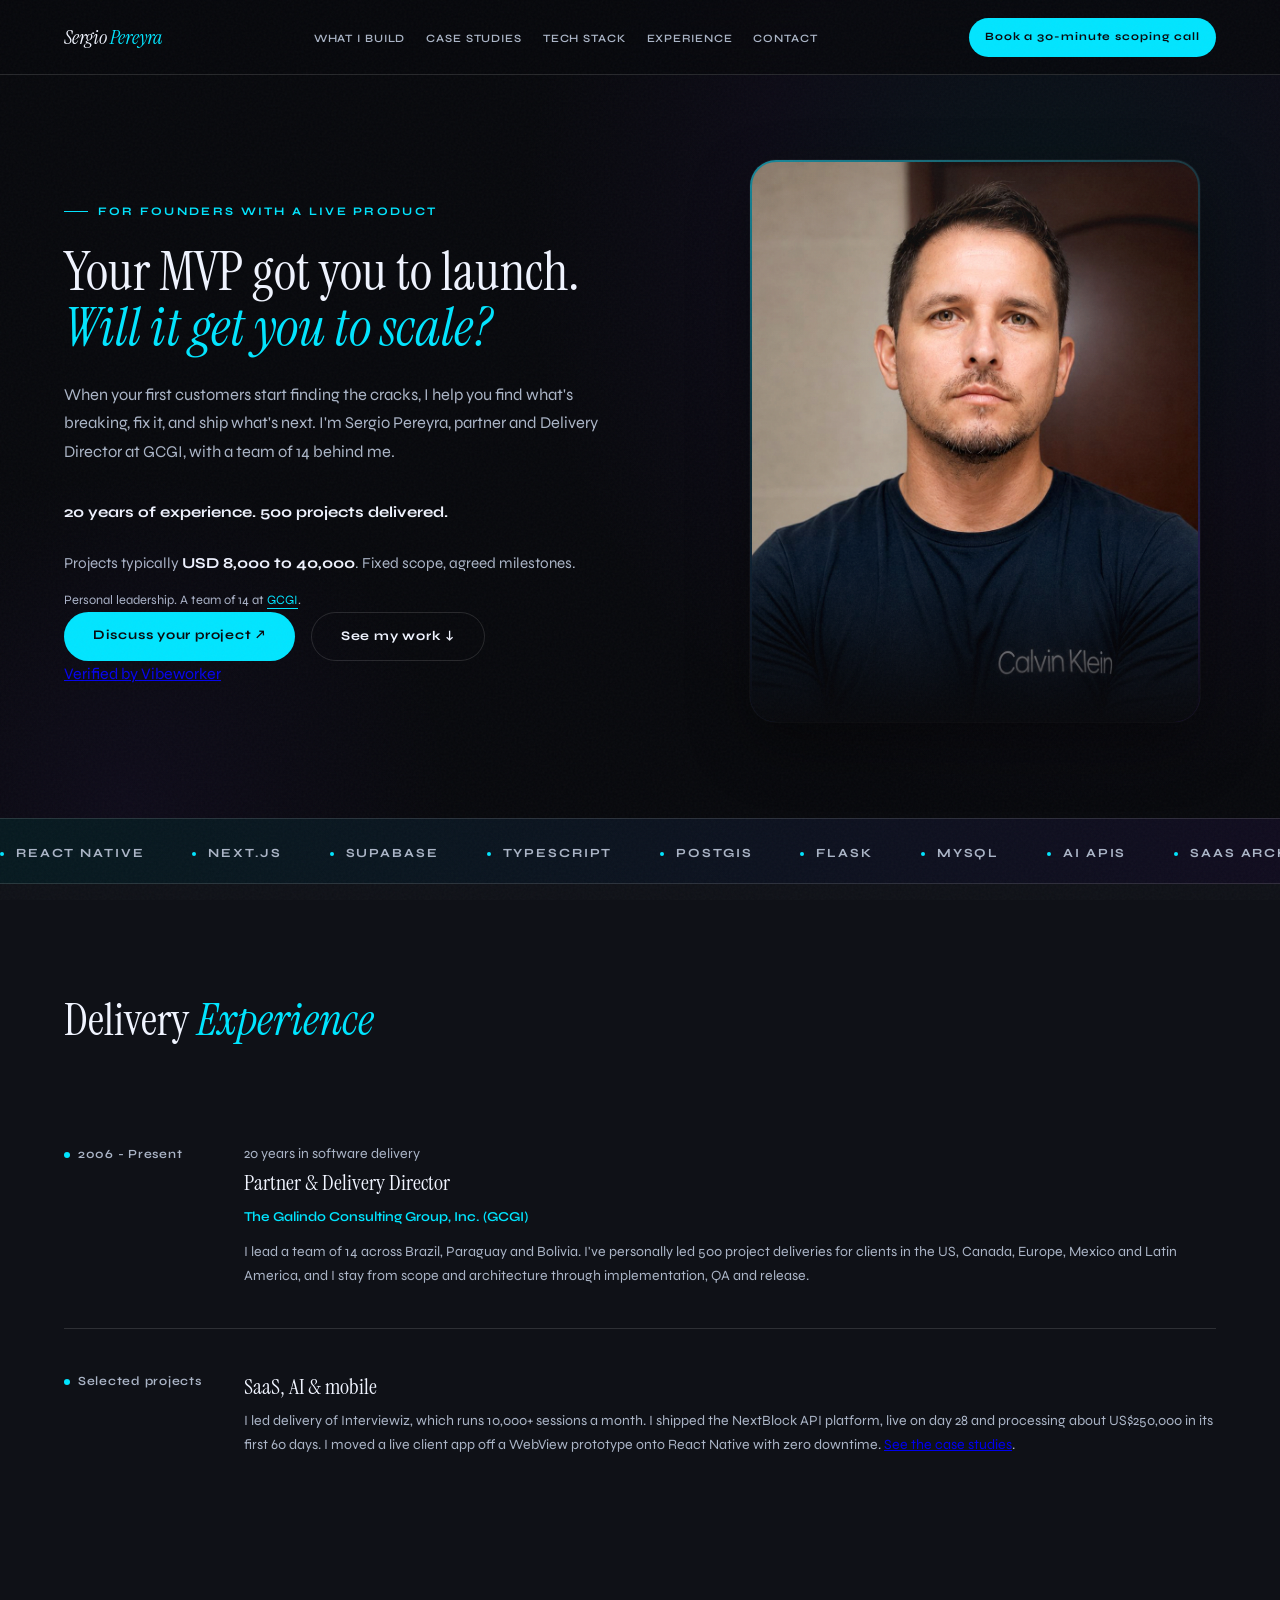
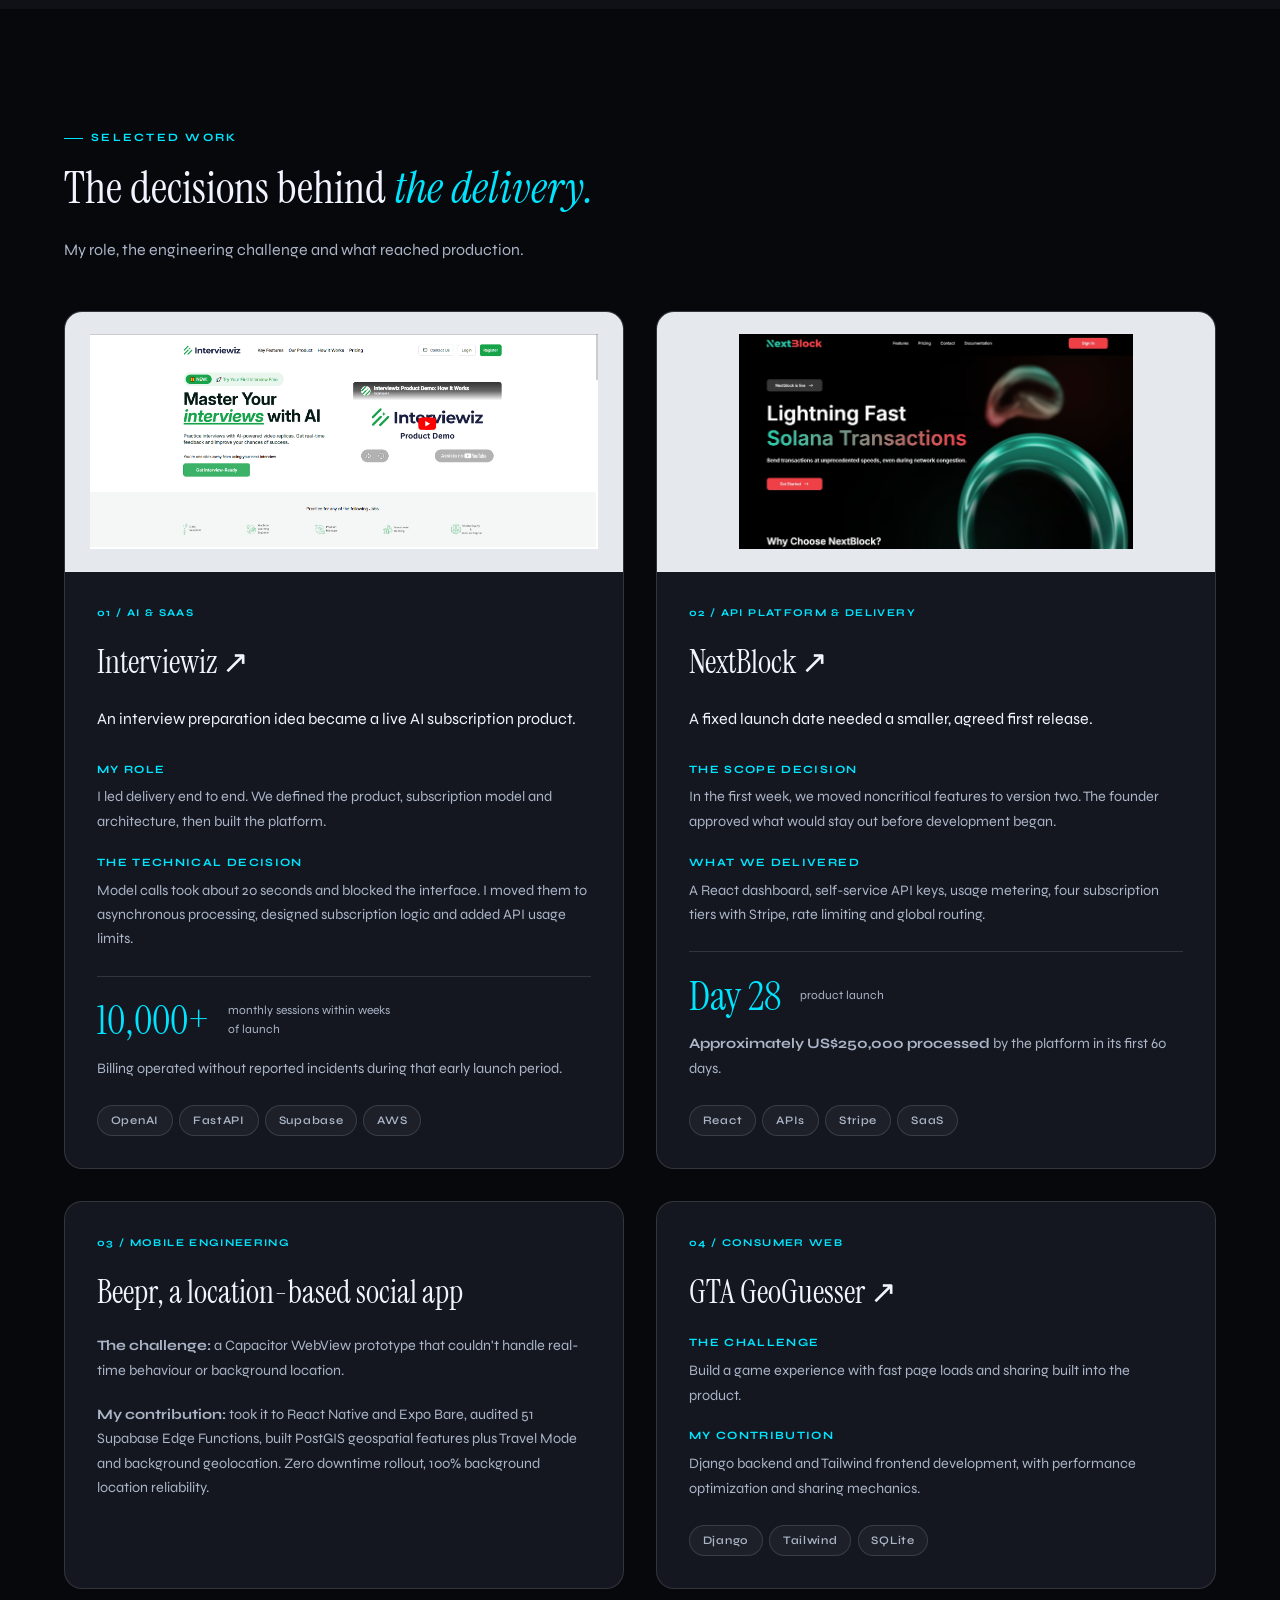
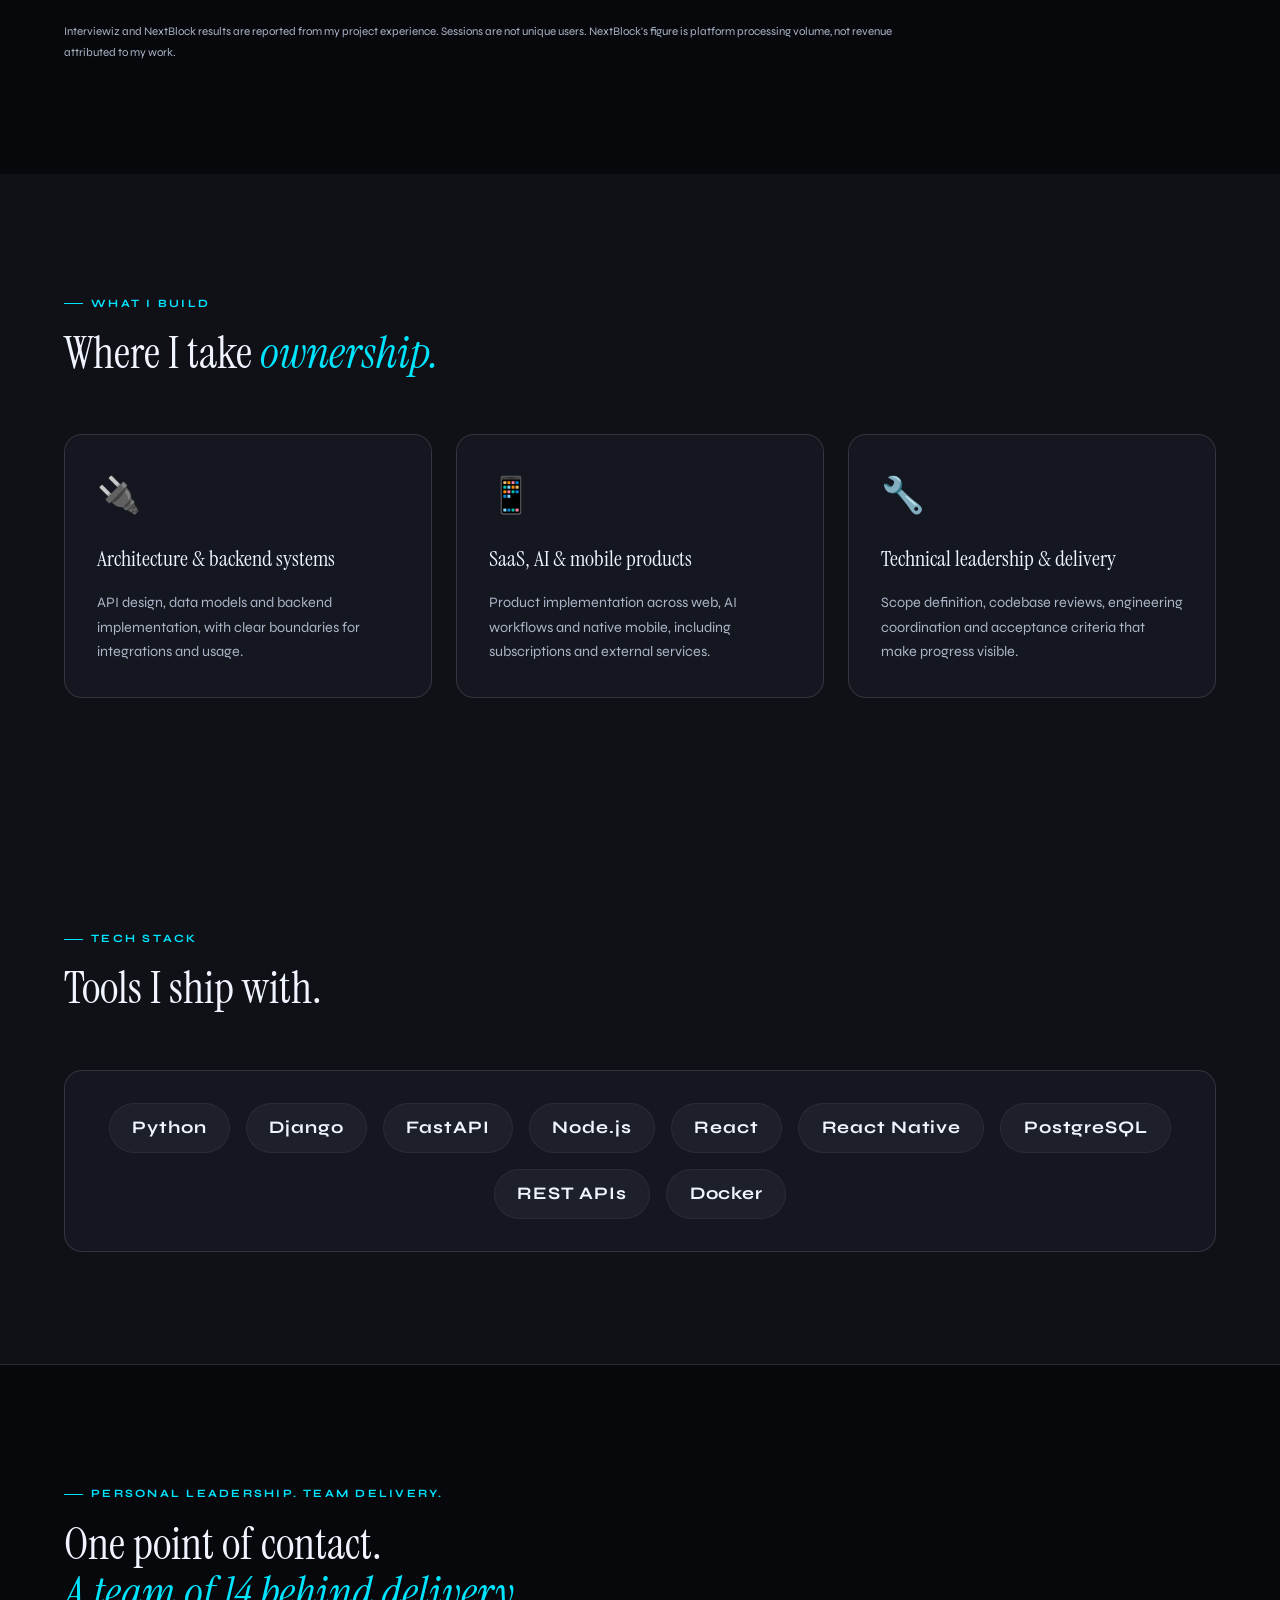
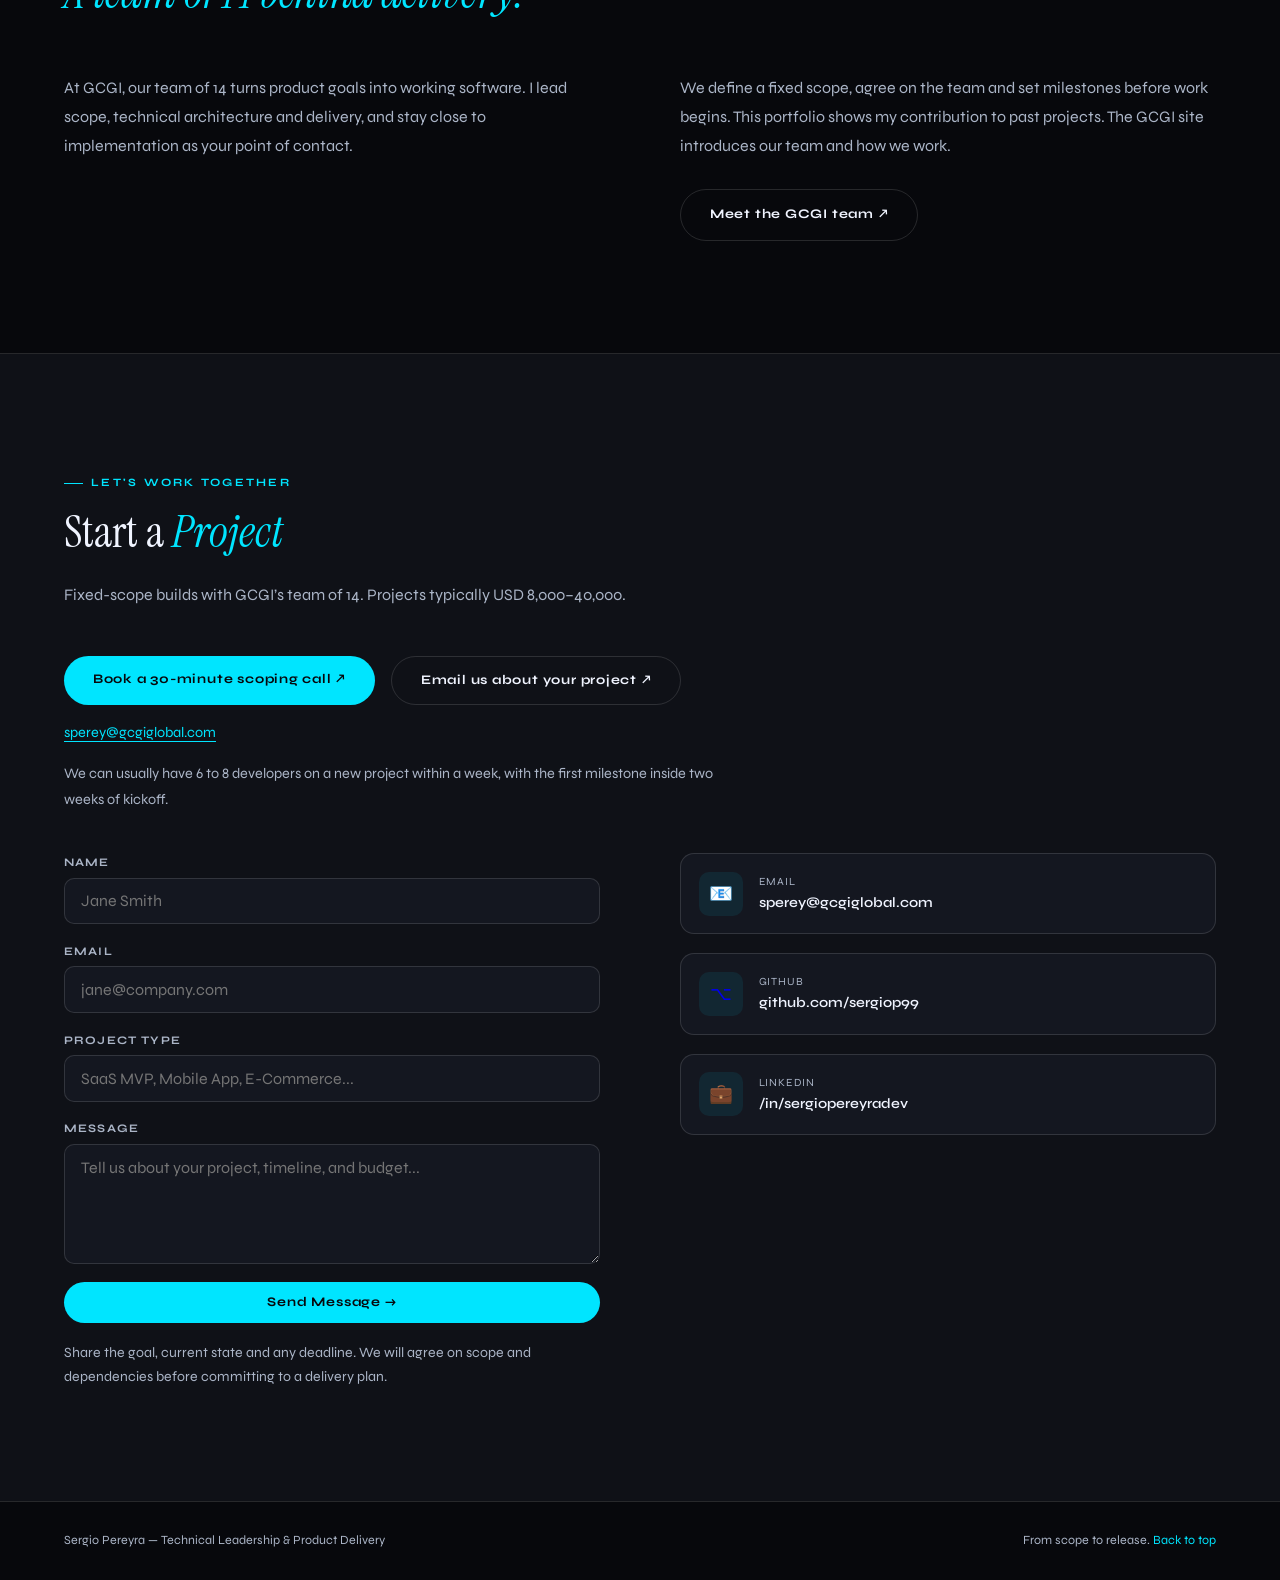
==== commit dfc41987: "Update Beepr mobile engineering case study" ====
--- a/index.html
+++ b/index.html
@@ -142,9 +142,9 @@
     </article>
     <article class="case-card secondary-case">
       <p class="case-kicker">03 / MOBILE ENGINEERING</p>
-      <h3 class="case-title">A location-based client app (name withheld)</h3>
+      <h3 class="case-title">Beepr, a location-based social app</h3>
       <div class="case-block"><p class="case-text"><strong>The challenge:</strong> a Capacitor WebView prototype that couldn't handle real-time behaviour or background location.</p></div>
-      <div class="case-block"><p class="case-text"><strong>My contribution:</strong> moved it to React Native and Expo, audited 51 Supabase Edge Functions, built PostGIS geospatial features plus Travel Mode and background geolocation. Zero downtime rollout, 100% background location reliability.</p></div>
+      <div class="case-block"><p class="case-text"><strong>My contribution:</strong> took it to React Native and Expo Bare, audited 51 Supabase Edge Functions, built PostGIS geospatial features plus Travel Mode and background geolocation. Zero downtime rollout, 100% background location reliability.</p></div>
     </article>
     <article class="case-card secondary-case">
       <p class="case-kicker">04 / CONSUMER WEB</p>
